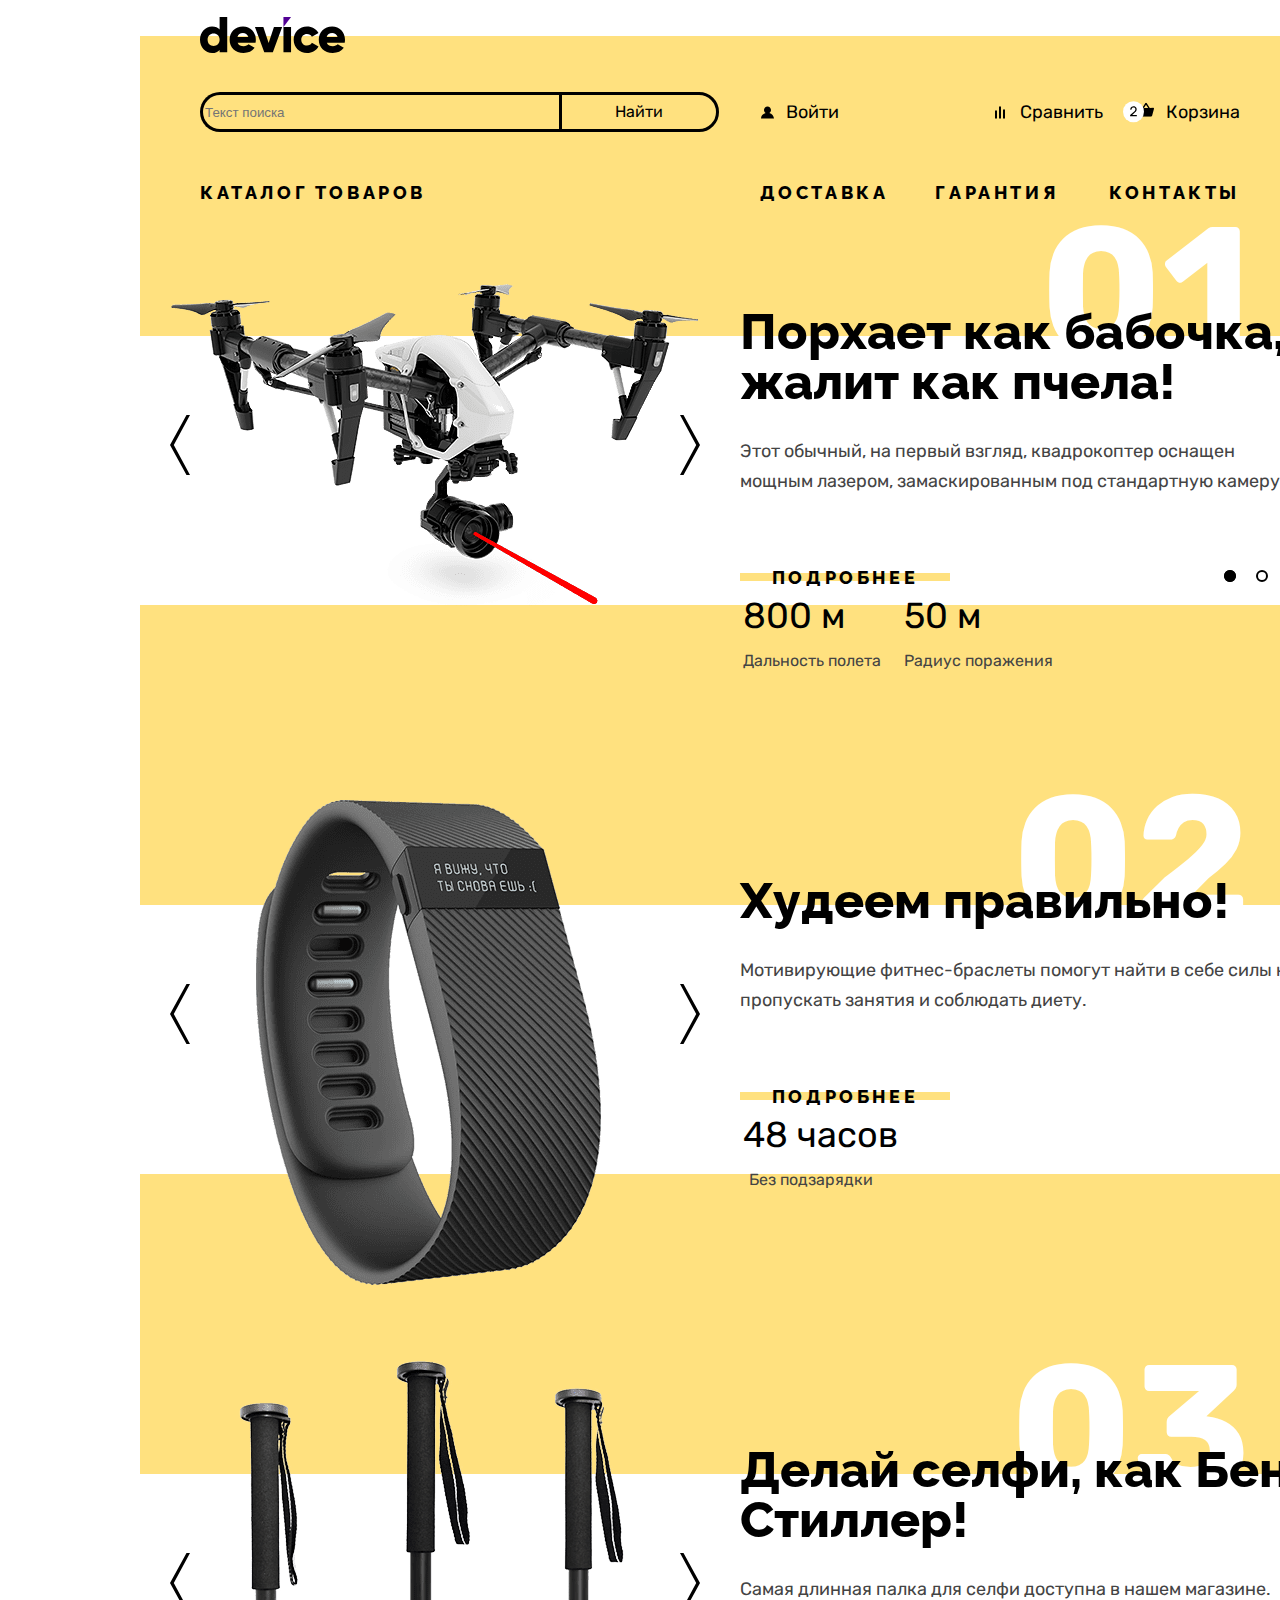
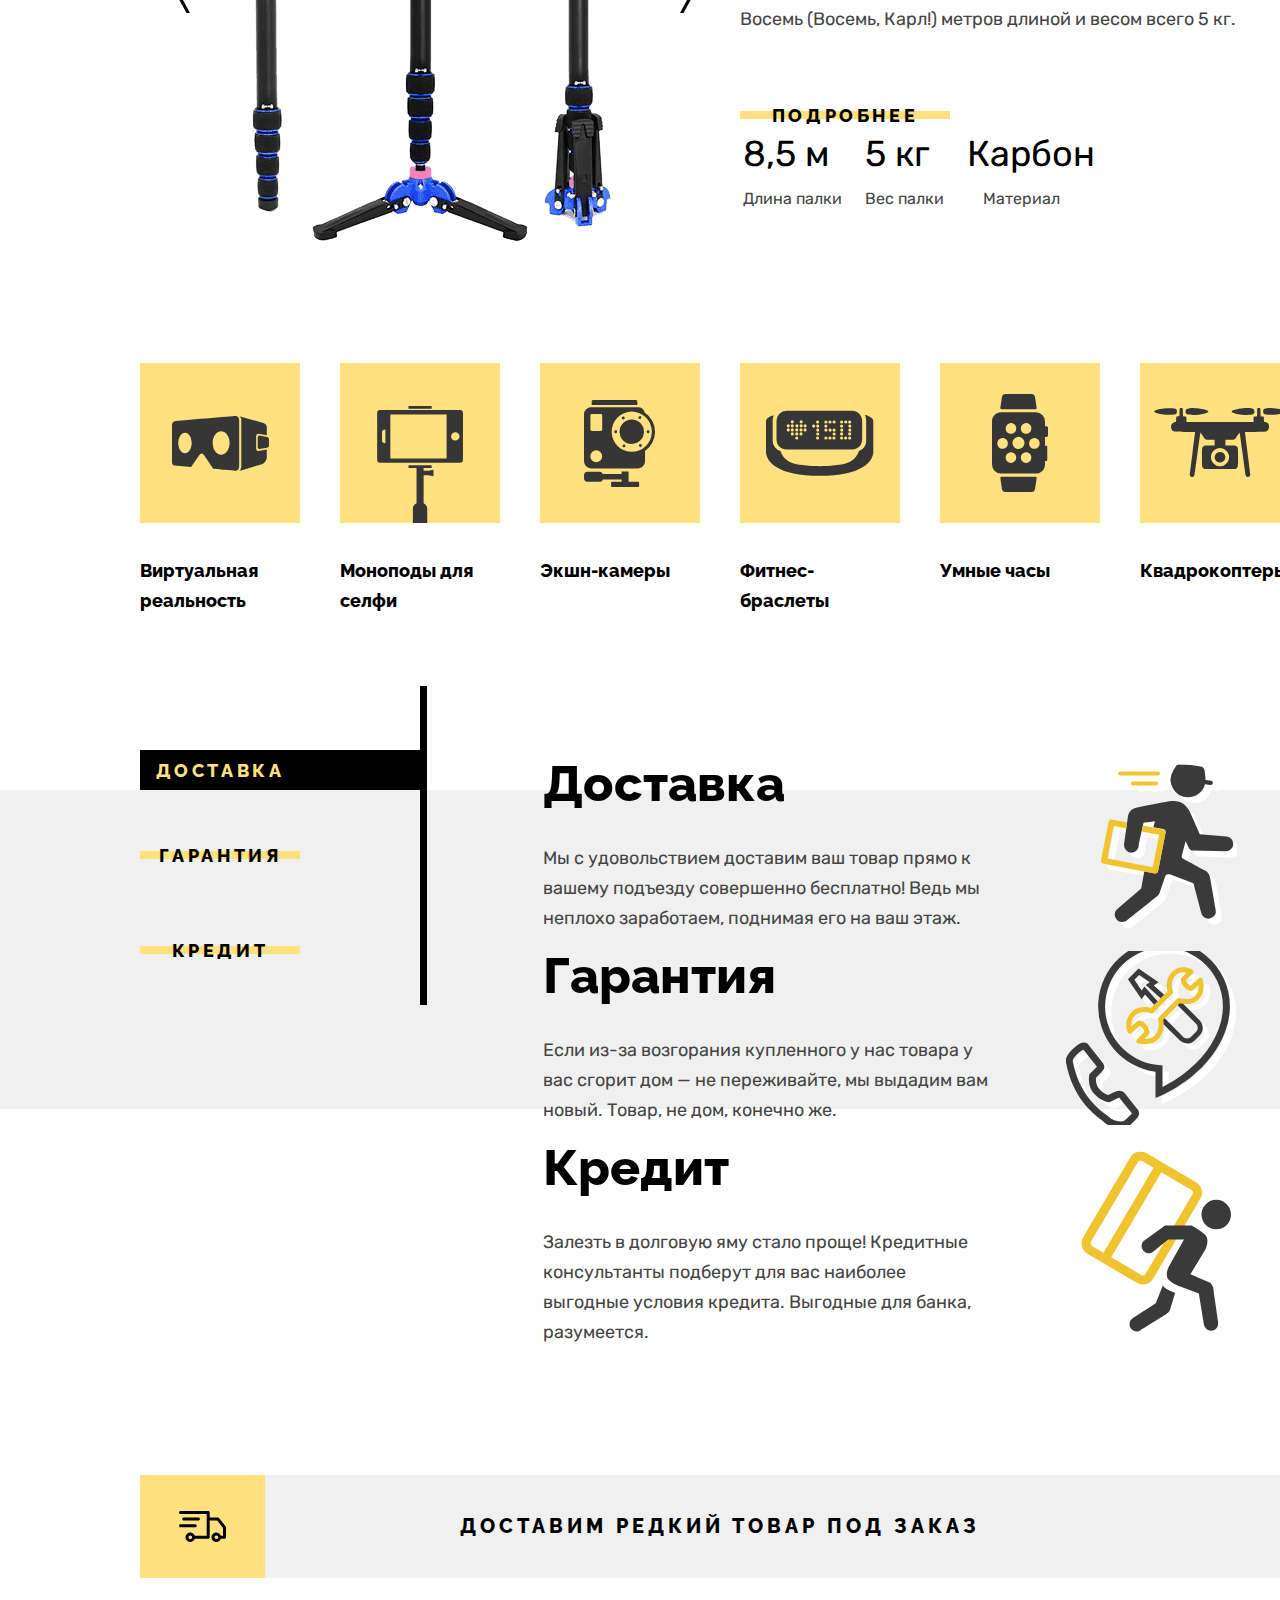
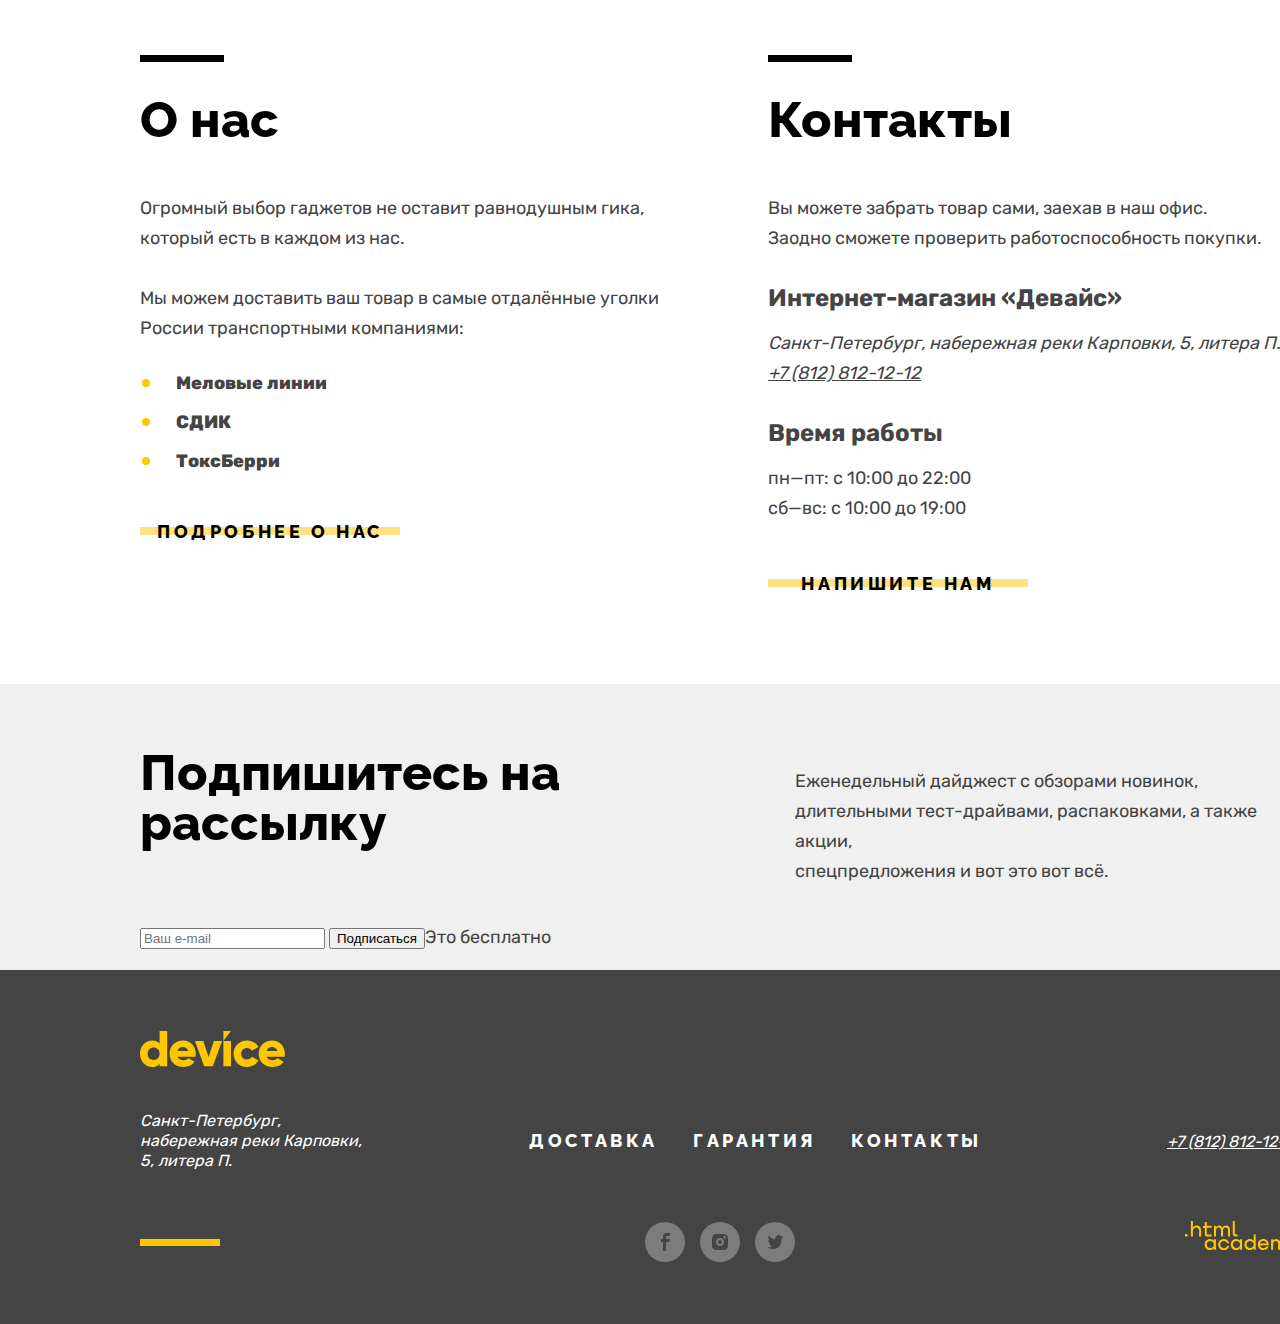
==== index.html @ e017053d "Merge pull request #8 from KatieZuzukina/master" ====
<!DOCTYPE html>
<html lang="ru">

<head>
  <meta charset="utf-8">
  <title>HTML Academy: Девайс</title>
  <link rel="stylesheet" href="styles/styles.css">
</head>

<body>
  <header class="page-header">
    <nav class="navigation">
      <a class="logo-link-header" href="index.html">
        <svg class="logo" aria-hidden="true" focusable="false" width="145" height="36" viewBox="0 0 145 36" fill="none"
          xmlns="http://www.w3.org/2000/svg">
          <path
            d="M27.22 0v35.3h-7.6v-2.4c-1.7 1.9-4.1 3.1-7.51 3.1C5.5 36 0 30.2 0 22.7 0 15.2 5.5 9.4 12.1 9.4c3.41 0 5.91 1.2 7.51 3.1V0h7.6Zm-7.6 22.7c0-3.8-2.5-6.2-6.01-6.2-3.5 0-6 2.4-6 6.2 0 3.8 2.5 6.2 6 6.2 3.5-.1 6-2.4 6-6.2ZM43.73 29.2c2.1 0 3.8-.8 4.8-1.9l6.1 3.5c-2.5 3.4-6.2 5.2-11 5.2-8.6 0-14.01-5.8-14.01-13.3 0-7.5 5.4-13.3 13.4-13.3 7.41 0 12.82 5.7 12.82 13.3 0 1.1-.1 2.1-.3 3H37.63c1 2.6 3.3 3.5 6.1 3.5Zm4.6-9.1c-.8-2.9-3.1-4-5.4-4-2.9 0-4.8 1.4-5.5 4h10.9ZM82.16 10.1l-9.31 25.2h-8.6l-9.31-25.2h8.4l5.3 16 5.31-16h8.2ZM83.46 10.1h7.6v25.2h-7.6V10.1ZM93.67 22.7c0-7.5 5.7-13.3 13.4-13.3 4.9 0 9.21 2.6 11.41 6.5l-6.6 3.8c-.9-1.8-2.7-2.8-4.9-2.8-3.3 0-5.71 2.4-5.71 5.8 0 3.5 2.4 5.8 5.7 5.8 2.2 0 4.1-1.1 4.9-2.8l6.61 3.8c-2.1 3.9-6.4 6.5-11.4 6.5-7.71 0-13.41-5.8-13.41-13.3ZM132.9 29.2c2.1 0 3.8-.8 4.8-1.9l6.1 3.5c-2.5 3.4-6.2 5.2-11 5.2-8.61 0-14.02-5.8-14.02-13.3 0-7.5 5.5-13.3 13.41-13.3 7.4 0 12.81 5.7 12.81 13.3 0 1.1-.1 2.1-.3 3h-17.91c1 2.6 3.3 3.5 6.1 3.5Zm4.7-9.1c-.8-2.9-3.1-4-5.4-4-2.91 0-4.81 1.4-5.51 4h10.9Z"
            fill="#000" />
          <path d="M83.46 0v10.1L91.06 0h-7.6Z" fill="#510094" />
        </svg>
      </a>

      <div class="header-top">
        <form class="search-header" action="https://echo.htmlacademy.ru/" method="post">
          <input class="search-input" type="search" id="search-text" name="text" placeholder="Текст поиска">
          <button class="search-button" type="submit">Найти</button>
        </form>

        <ul class="navigation-list">
          <li class="navigation-item navigation-login">
            <a class="navigation-link" href="#">
              <svg class="navigation-icon" aria-hidden="true" focusable="false" width="13" height="13" fill="none"
                xmlns="http://www.w3.org/2000/svg">
                <path
                  d="M0 12.39h13c-.2-2.6-2.1-4.8-4.7-5.5 1-.6 1.7-1.7 1.7-3 0-1.9-1.6-3.5-3.5-3.5S3 1.99 3 3.89c0 1.3.7 2.4 1.7 3-2.6.7-4.5 2.9-4.7 5.5Z"
                  fill="#000" />
              </svg>
              Войти
            </a>
          </li>
        </ul>

        <ul class="navigation-list">
          <li class="navigation-item">
            <a class="navigation-link" href="#">
              <svg class="navigation-icon" aria-hidden="true" focusable="false" width="10" height="13" fill="none"
                xmlns="http://www.w3.org/2000/svg">
                <path d="M6 .39H4v12h2v-12Zm-4 4H0v8h2v-8Zm8-1H8v9h2v-9Z" fill="#000" />
              </svg>
              Сравнить
            </a>
          </li>
          <li class="navigation-item">
            <a class="navigation-link navigation-link-basket" href="#">
              <svg class="navigation-icon" aria-hidden="true" focusable="false" width="31" height="22"
                viewBox="0 0 31 22" fill="none" xmlns="http://www.w3.org/2000/svg">
                <g clip-path="url(#a)">
                  <path
                    d="m30.3 6.79-3.5.2-3.2-4.9c-.1-.2-.4-.3-.6-.3-.2 0-.5.1-.6.3l-3.2 4.9h-3.5c-.4 0-.7.3-.7.7v.2l1.9 6.8c.2.7.7 1.1 1.4 1.1h9.4c.7 0 1.2-.4 1.4-1.1l1.9-6.9v-.2c0-.4-.3-.8-.7-.8ZM23 3.69l2.2 3.2h-4.3l2.1-3.2Z"
                    fill="#000" />
                </g>
                <circle cx="10.5" cy="10.79" r="10.5" fill="#fff" />
                <path
                  d="M11.5 10.13c.3-.27.52-.53.65-.8.13-.25.2-.59.2-.99 0-.52-.15-.94-.45-1.26-.3-.31-.75-.47-1.36-.47-.6 0-1.04.16-1.34.47-.3.31-.52.73-.65 1.26a.46.46 0 0 1-.14.24.33.33 0 0 1-.22.08h-.64a.33.33 0 0 1-.23-.08.33.33 0 0 1-.08-.22A3.12 3.12 0 0 1 8.8 5.79a3.3 3.3 0 0 1 1.73-.44c.66 0 1.23.13 1.7.4.47.26.83.62 1.07 1.08.25.45.37.95.37 1.51 0 .6-.1 1.1-.31 1.51-.2.42-.54.84-1.02 1.27l-3.12 2.9h4.28c.1 0 .2.04.27.12.07.07.1.16.1.26v.5c0 .11-.03.2-.1.28a.36.36 0 0 1-.27.1H7.48c-.1 0-.2-.03-.27-.1a.36.36 0 0 1-.11-.27v-.5c0-.1.02-.2.05-.26.05-.07.13-.17.26-.28l4.1-3.73Z"
                  fill="#000" />
                <defs>
                  <clipPath id="a">
                    <path fill="#fff" transform="translate(15 1.79)" d="M0 0h16v14H0z" />
                  </clipPath>
                </defs>
              </svg>
              Корзина
            </a>
          </li>
        </ul>
      </div>

      <div class="header-bottom">
        <ul class="navigation-menu">
          <li class="navigation-menu-item">
            <a class="navigation-menu-link" href="catalog.html">Каталог товаров</a>
          </li>
          <li class="navigation-menu-item">
            <a class="navigation-menu-link" href="#">Доставка</a>
          </li>
          <li class="navigation-menu-item">
            <a class="navigation-menu-link" href="#">Гарантия</a>
          </li>
          <li class="navigation-menu-item">
            <a class="navigation-menu-link" href="#">Контакты</a>
          </li>
        </ul>
      </div>
    </nav>
  </header>

  <main class="main-container main-index">
    <div class="page-container">
      <h1 class="visually-hidden">Device</h1>

      <section class="sliders">

        <div class="sliders-indicator">
          <button class="slider-button slider-button-active" type="button">
            <span class="visually-hidden">Квадрокоптер</span>
          </button>

          <button class="slider-button" type="button">
            <span class="visually-hidden">Умные часы</span>
          </button>

          <button class="slider-button" type="button">
            <span class="visually-hidden">Селфи-палка</span>
          </button>
        </div>

        <div class="slider">
          <h2 class="visually-hidden" hidden>Квадрокоптер</h2>
          <div class="slider-image">
            <img class="slider-image" src="images/slider/slider-1.png" width="560" height="560" alt="Квадрокоптер.">
            <div class="slider-arrows">
              <button class="slider-prev" type="button">
                <span class="visually-hidden">Предыдущее фото</span>
              </button>
              <button class="slider-next" type="button">
                <span class="visually-hidden">Следующее фото</span>
              </button>
            </div>
          </div>

          <div class="description">
            <span class="slider-number">01</span>
            <h2 class="slider-slogan">Порхает как бабочка, <br>жалит как пчела!</h2>
            <p class="slider-description">Этот обычный, на первый взгляд, квадрокоптер оснащен мощным лазером,
              замаскированным под стандартную камеру.</p>

            <div class="sliders-buttons">
              <a class="more-button button" href="#">Подробнее</a>
            </div>

            <table class="product characteristic">
              <tr>
                <td>800 м</td>
                <td>50 м</td>
              </tr>
              <tr>
                <th>Дальность полета</th>
                <th>Радиус поражения</th>
              </tr>
            </table>
          </div>
        </div>

        <div class="slider">
          <h2 class="visually-hidden">Умные часы</h2>
          <div class="slider-image">
            <img class="slider-image" src="images/slider/slider-2.png" width="560" height="560" alt="Умные часы.">
            <div class="slider-arrows">
              <button class="slider-prev" type="button">
                <span class="visually-hidden">Предыдущее фото</span>
              </button>
              <button class="slider-next" type="button">
                <span class="visually-hidden">Следующее фото</span>
              </button>
            </div>
          </div>

          <div class="description">
            <span class="slider-number">02</span>
            <h2 class="slider-slogan">Худеем правильно!</h2>
            <p class="slider-description">Мотивирующие фитнес-браслеты помогут найти в себе силы не пропускать занятия и
              соблюдать диету.</p>
            <div class="sliders-buttons">
              <a class="more-button button" href="#">Подробнее</a>
            </div>
            <table class="product characteristic">
              <tr>
                <td>48 часов</td>
              </tr>
              <tr>
                <th>Без подзарядки</th>
              </tr>
            </table>
          </div>
        </div>

        <div class="slider">
          <h2 class="visually-hidden">Селфи-палка</h2>
          <div class="slider-image">
            <img class="slider-image" src="images/slider/slider-3.png" width="560" height="560" alt="Селфи-палка.">
            <div class="slider-arrows">
              <button class="slider-prev" type="button">
                <span class="visually-hidden">Предыдущее фото</span>
              </button>
              <button class="slider-next" type="button">
                <span class="visually-hidden">Следующее фото</span>
              </button>
            </div>
          </div>

          <div class="description">
            <span class="slider-number">03</span>
            <h2 class="slider-slogan">Делай селфи, как Бен Стиллер! </h2>
            <p class="slider-description">Самая длинная палка для селфи доступна в нашем магазине.<br>Восемь (Восемь,
              Карл!) метров длиной и весом всего 5 кг.
            </p>
            <div class="sliders-buttons">
              <a class="more-button button" href="#">Подробнее</a>
            </div>
            <table class="product characteristic">
              <tr>
                <td>8,5 м</td>
                <td>5 кг</td>
                <td>Карбон</td>
              </tr>
              <tr>
                <th>Длина палки</th>
                <th>Вес палки</th>
                <th>Материал</th>
              </tr>
            </table>
          </div>
        </div>
      </section>

      <section class="range">
        <h2 class="visually-hidden">Ассортимент товаров</h2>
        <ul class="range-list">
          <li class="range-item">
            <a class="range-link" href="#">
              <div class="range-image">
                <svg width="97" height="55" viewBox="0 0 97 55" fill="none" xmlns="http://www.w3.org/2000/svg">
                  <path
                    d="M84.13 32.64V20c0-1.3 1.05-2.37 2.34-2.37l8.32 1.58v-8.19c0-2.36-1.7-3.43-4.2-4.27L67.4.17c1.62 1.4 1.9 2.04 1.9 4.4v45.21c0 2.36-.46 4.07-1.97 5.21l23.26-7.07c2.4-.83 4.2-4.21 4.2-6.57v-7.91l-8.32 1.57a2.35 2.35 0 0 1-2.34-2.37Z"
                    fill="#363636" />
                  <path
                    d="m95.13 20.98-7.6-1.45c-1 0-1.82.83-1.82 1.86v9.86c0 1.03.81 1.86 1.82 1.86l7.6-1.43c1.15-.42 1.82-.83 1.82-1.86v-6.99c0-1.02-.76-1.5-1.82-1.85ZM67.17 4.48c0-5.08-4.23-4.46-4.23-4.46S5.84 4.74 2.84 5.14C-.16 5.55 0 9.54 0 9.54V45.8c0 3.74 2.6 3.75 2.6 3.75l16.48 1.4L27.2 39.3s1.11-1.83 2.5-1.83c1.4 0 2.44 1.86 2.44 1.86l9.06 13.52s18.9 1.91 22.52 1.91c3.63 0 3.44-5.02 3.44-5.02V4.48ZM12.98 37.2c-3.7 0-6.7-4.6-6.7-10.27 0-5.68 3-10.28 6.7-10.28s6.7 4.6 6.7 10.28c0 5.67-3 10.27-6.7 10.27Zm36.16 1.43c-4.66 0-8.44-5.24-8.44-11.7 0-6.47 3.78-11.7 8.44-11.7s8.44 5.23 8.44 11.7c0 6.46-3.78 11.7-8.44 11.7Z"
                    fill="#363636" />
                </svg>
              </div>
              Виртуальная
              реальность
            </a>
          </li>
          <li class="range-item">
            <a class="range-link" href="#">
              <div class="range-image range-image-phone">
                <svg width="87" height="117" viewBox="0 0 87 117" fill="none" xmlns="http://www.w3.org/2000/svg">
                  <path
                    d="M82.82 4.01H3.33A3.19 3.19 0 0 0 .14 7.2V53.6a3.19 3.19 0 0 0 3.19 3.2h79.5A3.19 3.19 0 0 0 86 53.6V7.2A3.19 3.19 0 0 0 82.82 4ZM8.4 37.24h-.22a3.19 3.19 0 0 1-3.2-3.2v-7.28a3.19 3.19 0 0 1 3.2-3.18h.22v13.66ZM69.62 52.4H13.34v-44h56.28v44Zm8.78-17.86a4.15 4.15 0 1 1 0-8.29 4.15 4.15 0 0 1 0 8.3ZM54.65 0H31.5v2.76h23.15V0ZM46.6 64.86V61.9h8.05v-2.76H31.5v2.76h8.04v35.24a6.07 6.07 0 0 0-3.63 5.56V117h14.33v-14.3c0-2.5-1.5-4.63-3.63-5.56v-28h4.8l5.04 1.22v-6.71l-5.05 1.21h-4.8Z"
                    fill="#363636" />
                </svg>
              </div>Моноподы для селфи
            </a>
          </li>
          <li class="range-item">
            <a class="range-link" href="#">
              <div class="range-image">
                <svg width="72" height="87" viewBox="0 0 72 87" fill="none" xmlns="http://www.w3.org/2000/svg">
                  <path
                    d="M53.35 1.49c0-.74-.58-1.49-1.31-1.49H9.05c-.73 0-1.38.75-1.38 1.49v3.52h45.68V1.5ZM54.2 81.8h-9.6V71.44h-6.95v2.5H18.77a3.49 3.49 0 0 0-3.18-2.15H3.56A3.59 3.59 0 0 0 0 75.31v3.02a3.55 3.55 0 0 0 3.56 3.48h12.03c1.52 0 2.8-.9 3.27-2.33h18.79v2.33h-9.52c-.53 0-1.01.44-1.01.97v3.17c0 .54.48 1.05 1.01 1.05H54.2c.53 0 .93-.51.93-1.05v-3.17c0-.53-.4-.97-.93-.97ZM60.67 12.39a7.04 7.04 0 0 0-6.77-5.05H7.15A7.1 7.1 0 0 0 0 14.36v46.9a7.18 7.18 0 0 0 7.15 7.12h46.74c3.9 0 7.13-3.2 7.13-7.12V50.92a23.3 23.3 0 0 0-.36-38.52ZM12.24 62.15a5.91 5.91 0 1 1 .02-11.82 5.91 5.91 0 0 1-.02 11.82Zm5.96-32.6c0 .78-.64 1.42-1.42 1.42H7.84c-.78 0-1.42-.64-1.42-1.42V15.39c0-.79.64-1.43 1.42-1.43h8.94c.78 0 1.42.64 1.42 1.43v14.16Zm29.56 22.3a20.1 20.1 0 0 1-20.05-20.12 20.1 20.1 0 0 1 20.05-20.12 20.1 20.1 0 0 1 20.06 20.13 20.1 20.1 0 0 1-20.06 20.12Z"
                    fill="#363636" />
                  <path
                    d="M47.76 43.96a12.2 12.2 0 0 0 12.19-12.23 12.2 12.2 0 0 0-12.19-12.22 12.2 12.2 0 0 0-12.19 12.22 12.2 12.2 0 0 0 12.2 12.23ZM31.56 33.17a1.44 1.44 0 1 0 0-2.87 1.44 1.44 0 0 0 0 2.87ZM63.96 33.17a1.44 1.44 0 1 0 0-2.87 1.44 1.44 0 0 0 0 2.87ZM39.1 19.43a1.44 1.44 0 1 0 0-2.87 1.44 1.44 0 0 0 0 2.87ZM56.41 46.91a1.43 1.43 0 1 0 0-2.86 1.43 1.43 0 0 0 0 2.86ZM55.7 19a1.44 1.44 0 1 0 0-2.87 1.44 1.44 0 0 0 0 2.87ZM39.83 47.34a1.44 1.44 0 1 0 0-2.87 1.44 1.44 0 0 0 0 2.87Z"
                    fill="#363636" />
                </svg>
              </div>Экшн-камеры
            </a>
          </li>
          <li class="range-item">
            <a class="range-link" href="#">
              <div class="range-image">
                <svg width="108" height="66" viewBox="0 0 108 66" fill="none" xmlns="http://www.w3.org/2000/svg">
                  <path
                    d="M98.97 5.07a10.4 10.4 0 0 1 1.2 4.82V31c0 4.62-3.09 8.53-7.24 9.9-1.33 4-3.78 7.86-8.05 10.44-8.68 5.23-31.12 4.83-31.2 4.83-.08 0-22.51.4-31.19-4.83a18.73 18.73 0 0 1-8.04-10.28 10.5 10.5 0 0 1-7.76-10.06V9.9c0-1.68.43-3.28 1.14-4.69C4.17 6.1 0 7.92 0 11.43v29.99c0 10.25 11.84 24.43 53.66 24.43 41.82 0 53.65-14.18 53.65-24.43V11.43c0-3.68-4.57-5.49-8.34-6.36Z"
                    fill="#363636" />
                  <path
                    d="M20.56 39.46h65.52c5.57 0 10.08-4.51 10.08-10.08V10.94C96.16 5.37 91.65.86 86.08.86H20.56A10.08 10.08 0 0 0 10.5 10.94v18.44c0 5.57 4.5 10.08 10.07 10.08Zm63.13-29a1.57 1.57 0 1 1 0 3.15 1.57 1.57 0 0 1 0-3.14Zm0 4.05a1.57 1.57 0 1 1 0 3.13 1.57 1.57 0 0 1 0-3.13Zm0 4.04a1.57 1.57 0 1 1 0 3.13 1.57 1.57 0 0 1 0-3.13Zm0 3.82a1.57 1.57 0 1 1 0 3.14 1.57 1.57 0 0 1 0-3.14Zm0 4.04a1.57 1.57 0 1 1 0 3.14 1.57 1.57 0 0 1 0-3.14Zm-4.03-15.94a1.57 1.57 0 1 1 0 3.13 1.57 1.57 0 0 1 0-3.13Zm0 15.94a1.57 1.57 0 1 1 0 3.14 1.57 1.57 0 0 1 0-3.14Zm-4.04-15.94a1.57 1.57 0 1 1 0 3.14 1.57 1.57 0 0 1 0-3.14Zm0 4.04a1.57 1.57 0 1 1 0 3.14 1.57 1.57 0 0 1 0-3.14Zm0 4.04a1.57 1.57 0 1 1 0 3.13 1.57 1.57 0 0 1 0-3.13Zm0 3.82a1.57 1.57 0 1 1 0 3.14 1.57 1.57 0 0 1 0-3.14Zm0 4.04a1.57 1.57 0 1 1 0 3.14 1.57 1.57 0 0 1 0-3.14Zm-7.66-15.94a1.57 1.57 0 1 1 0 3.13 1.57 1.57 0 0 1 0-3.13Zm0 8.08a1.57 1.57 0 1 1 0 3.13 1.57 1.57 0 0 1 0-3.13Zm0 3.88a1.57 1.57 0 1 1 0 3.13 1.57 1.57 0 0 1 0-3.13Zm0 3.98a1.57 1.57 0 1 1 0 3.14 1.57 1.57 0 0 1 0-3.14Zm-4.03-15.94a1.57 1.57 0 1 1 0 3.14 1.57 1.57 0 0 1 0-3.14Zm0 8.08a1.57 1.57 0 1 1 0 3.13 1.57 1.57 0 0 1 0-3.13Zm0 7.86a1.57 1.57 0 1 1 0 3.14 1.57 1.57 0 0 1 0-3.14Zm-4.04-15.94a1.57 1.57 0 1 1 0 3.14 1.57 1.57 0 0 1 0-3.14Zm0 4.04a1.57 1.57 0 1 1 0 3.14 1.57 1.57 0 0 1 0-3.14Zm0 4.04a1.57 1.57 0 1 1 0 3.14 1.57 1.57 0 0 1 0-3.14Zm0 7.86a1.57 1.57 0 1 1 0 3.14 1.57 1.57 0 0 1 0-3.14Zm-8.3-15.94a1.57 1.57 0 1 1 0 3.14 1.57 1.57 0 0 1 0-3.14Zm0 4.04a1.57 1.57 0 1 1 0 3.13 1.57 1.57 0 0 1 0-3.13Zm0 4.04a1.57 1.57 0 1 1 0 3.13 1.57 1.57 0 0 1 0-3.13Zm0 3.88a1.57 1.57 0 1 1 .01 3.13 1.57 1.57 0 0 1 0-3.13Zm0 3.98a1.57 1.57 0 1 1 0 3.14 1.57 1.57 0 0 1 0-3.14Zm-4.03-11.9a1.57 1.57 0 1 1 0 3.13 1.57 1.57 0 0 1 0-3.13Zm-8.5-.21a1.57 1.57 0 1 1 0 3.14 1.57 1.57 0 0 1 0-3.14Zm0 4.03a1.57 1.57 0 1 1 0 3.14 1.57 1.57 0 0 1 0-3.14Zm-4.04-8.07a1.57 1.57 0 1 1 0 3.13 1.57 1.57 0 0 1 0-3.13Zm0 4.04a1.57 1.57 0 1 1 0 3.13 1.57 1.57 0 0 1 0-3.13Zm0 4.03a1.57 1.57 0 1 1 0 3.14 1.57 1.57 0 0 1 0-3.14Zm0 4.04a1.57 1.57 0 1 1 0 3.14 1.57 1.57 0 0 1 0-3.14Zm-4.26-8.07a1.57 1.57 0 1 1 0 3.13 1.57 1.57 0 0 1 0-3.13Zm0 4.03a1.57 1.57 0 1 1 0 3.14 1.57 1.57 0 0 1 0-3.14Zm0 4.04a1.57 1.57 0 1 1 0 3.14 1.57 1.57 0 0 1 0-3.14Zm0 4.04a1.57 1.57 0 1 1 0 3.14 1.57 1.57 0 0 1 0-3.14ZM26.3 10.26a1.57 1.57 0 1 1 0 3.14 1.57 1.57 0 0 1 0-3.14Zm0 4.04a1.57 1.57 0 1 1 0 3.14 1.57 1.57 0 0 1 0-3.14Zm0 4.03a1.57 1.57 0 1 1 0 3.15 1.57 1.57 0 0 1 0-3.15Zm0 4.04a1.57 1.57 0 1 1 0 3.15 1.57 1.57 0 0 1 0-3.15Zm-4.04-8.07a1.57 1.57 0 1 1 0 3.14 1.57 1.57 0 0 1 0-3.14Zm0 4.03a1.57 1.57 0 1 1 0 3.14 1.57 1.57 0 0 1 0-3.14Z"
                    fill="#363636" />
                </svg>
              </div>Фитнес-браслеты
            </a>
          </li>
          <li class="range-item">
            <a class="range-link" href="#">
              <div class="range-image">
                <svg width="57" height="98" viewBox="0 0 57 98" fill="none" xmlns="http://www.w3.org/2000/svg">
                  <path
                    d="M54.5 32.2h-1.52v-4.64a9.16 9.16 0 0 0-9.08-9.19H9.08c-5 0-9.08 4.13-9.08 9.19v42.86a9.16 9.16 0 0 0 9.08 9.19H43.9c5 0 9.08-4.13 9.08-9.19v-3.41h1.52c.41 0 .75-.34.75-.76V52.47a.76.76 0 0 0-.76-.77h-1.51v-8.79h1.52c.83 0 1.5-.68 1.5-1.53v-7.65c0-.84-.67-1.53-1.5-1.53Zm-20.42-3.11c2.93 0 5.3 2.4 5.3 5.36a5.33 5.33 0 0 1-5.3 5.35c-2.92 0-5.3-2.4-5.3-5.35a5.33 5.33 0 0 1 5.3-5.36Zm-15.13 0c2.92 0 5.3 2.4 5.3 5.36a5.33 5.33 0 0 1-5.3 5.35c-2.93 0-5.3-2.4-5.3-5.35a5.33 5.33 0 0 1 5.3-5.36ZM5.3 49.39a5.33 5.33 0 0 1 5.3-5.35c2.92 0 5.3 2.4 5.3 5.36a5.33 5.33 0 0 1-5.3 5.36c-2.93 0-5.3-2.4-5.3-5.36Zm13.64 19.5c-2.92 0-5.3-2.4-5.3-5.35a5.33 5.33 0 0 1 5.3-5.36c2.93 0 5.3 2.4 5.3 5.36a5.33 5.33 0 0 1-5.3 5.35Zm1.5-19.9a6.09 6.09 0 0 1 6.05-6.12 6.09 6.09 0 0 1 6.06 6.12 6.09 6.09 0 0 1-6.06 6.13 6.1 6.1 0 0 1-6.05-6.13Zm13.64 19.9c-2.92 0-5.3-2.4-5.3-5.35a5.33 5.33 0 0 1 5.3-5.36c2.93 0 5.3 2.4 5.3 5.36a5.33 5.33 0 0 1-5.3 5.35Zm8.3-14.13c-2.92 0-5.3-2.4-5.3-5.36a5.33 5.33 0 0 1 5.3-5.36c2.93 0 5.3 2.4 5.3 5.36a5.33 5.33 0 0 1-5.3 5.36ZM9.65 15.31h33.68c.85 0 1.44-.68 1.3-1.51l-1.6-10.77A3.68 3.68 0 0 0 39.5 0H13.47a3.68 3.68 0 0 0-3.51 3.03L8.34 13.8c-.12.83.46 1.51 1.3 1.51ZM43.33 82.67H9.65c-.85 0-1.43.68-1.3 1.52l1.6 10.76a3.68 3.68 0 0 0 3.52 3.03h26.04a3.68 3.68 0 0 0 3.51-3.02l1.62-10.77a1.28 1.28 0 0 0-1.3-1.52Z"
                    fill="#363636" />
                </svg>
              </div>Умные часы
            </a>
          </li>
          <li class="range-item">
            <a class="range-link" href="#">
              <div class="range-image">
                <svg width="133" height="70" viewBox="0 0 133 70" fill="none" xmlns="http://www.w3.org/2000/svg">
                  <path
                    d="M12.05.26C6.51.75 1.84 1.86.58 2.93c-.73.62-.73.62-.24 1.16C1 4.8 4.06 5.73 7.6 6.32c4 .67 12.51.7 13.72.05 1.22-.66 1.63-1.41 1.63-2.98 0-1.62-.62-2.41-2.22-2.85C19.27.15 14.94 0 12.05.26ZM25.77.49c-.12.28-.25 2.1-.25 4.11 0 4.06.15 3.78-2.2 3.93l-1.03.08-.25 5.09-1.2.28c-2.57.67-3.99 2.6-3.78 5.3.13 1.92 1.03 3.34 2.58 4.08 1.1.52 1.47.54 11.24.54 5.55 0 10.14.08 10.19.18.05.13-1.1 9.4-2.58 20.64-1.44 11.23-2.68 21-2.7 21.67C35.72 68 36.6 69 38.12 69c1.24 0 2.01-.64 2.32-1.9.13-.52 1.5-10.34 3.02-21.83a727.78 727.78 0 0 1 2.94-20.86c.1 0 1.08 1.4 2.2 3.13 2.93 4.63 2.4 4.32 7.63 4.32h4.36v5.63l-5.14.08c-4.72.07-5.2.12-5.88.61-1.57 1.16-1.62 1.42-1.62 10.98 0 9.53.02 9.79 1.52 11.05l.85.7H81.7l.85-.7c1.5-1.26 1.52-1.52 1.52-11.05 0-9.56-.05-9.82-1.63-10.98-.67-.49-1.16-.54-5.88-.61l-5.13-.08v-5.63h4.36c5.23 0 4.7.3 7.63-4.32a25.53 25.53 0 0 1 2.2-3.13c.07 0 1.42 9.4 2.94 20.86 1.52 11.5 2.89 21.31 3.01 21.83.31 1.26 1.09 1.9 2.33 1.9 1.52 0 2.4-1 2.34-2.62-.02-.67-1.26-10.44-2.7-21.67a903 903 0 0 1-2.58-20.64c.05-.1 4.64-.18 10.19-.18 9.77 0 10.13-.02 11.24-.54 1.55-.74 2.45-2.16 2.58-4.08a4.75 4.75 0 0 0-3.8-5.3L110 13.7l-.26-5.09-1.03-.08c-2.34-.15-2.2.13-2.2-3.93 0-2-.12-3.83-.25-4.11-.2-.36-.54-.49-1.37-.49-.61 0-1.23.13-1.42.3-.2.21-.3 1.47-.3 3.94 0 2.47-.1 3.73-.31 3.93-.18.18-.9.31-1.65.31-1.63 0-1.66.05-1.66 3.11v2.29H32.48v-2.29c0-3.06-.02-3.1-1.65-3.1-.75 0-1.47-.14-1.65-.32-.2-.2-.31-1.46-.31-3.93s-.1-3.73-.3-3.93C28.37.13 27.75 0 27.13 0c-.82 0-1.16.13-1.37.49ZM68.62 40.6c2.89.9 5.39 3.4 6.16 6.17.44 1.54.31 4.21-.28 5.78a10.23 10.23 0 0 1-4.57 4.94c-1.29.64-1.75.71-3.92.71-2.16 0-2.63-.07-3.92-.71a10.22 10.22 0 0 1-4.56-4.94c-.6-1.57-.73-4.24-.29-5.78a9.58 9.58 0 0 1 6.06-6.17 7.56 7.56 0 0 1 5.32 0Z"
                    fill="#363636" />
                  <path
                    d="M63.8 44.44c-2.04.92-3.51 3.65-3.07 5.73a5.43 5.43 0 0 0 8 3.7 5.3 5.3 0 0 0 2.44-5.78 5.38 5.38 0 0 0-5.16-4.14c-.64 0-1.62.23-2.22.49ZM36.1.15c-3.93.67-4.52 1.14-4.52 3.45 0 1.82.46 2.41 2.27 2.95 1.55.47 7.17.52 10.5.13 6.86-.82 11.32-2.54 9.7-3.75-1.27-.9-4.9-1.88-9.06-2.39-2.47-.3-8-.54-8.9-.39ZM89.48.26c-6.31.59-11.86 2.08-11.86 3.18 0 1.73 7.84 3.47 15.63 3.5 5.8 0 7.2-.64 7.2-3.34 0-1.83-.62-2.62-2.38-3.09C96.42.11 92.4 0 89.48.26ZM112.78.28c-1.78.23-3.02.77-3.43 1.5-.4.76-.31 2.9.15 3.57.93 1.3 1.65 1.46 7.07 1.46 3.66 0 5.8-.13 7.87-.49 3.53-.59 6.6-1.51 7.24-2.23.5-.54.5-.54-.23-1.16-1.34-1.13-5.96-2.18-11.92-2.67-3.48-.29-4.48-.29-6.75.02Z"
                    fill="#363636" />
                </svg>
              </div>Квадрокоптеры
            </a>
          </li>
        </ul>
      </section>
    </div>

    <section class="services">
      <div class="services-container page-container">
        <h2 class="visually-hidden">Услуги</h2>
        <div class="service-nav">
          <ul class="service-list">
            <li class="service-item">
              <button class="service-link button service-link-active " type="button">Доставка</button>
            </li>
            <li class="service-item">
              <button class="service-link button" type="button">Гарантия</button>
            </li>
            <li class="service-item">
              <button class="service-link button" type="button">Кредит</button>
          </ul>
        </div>

        <div class="service-description">
          <div class=" services-description-delivery service-show">
            <div class="service">
              <h2 class="service-title">Доставка</h2>
              <p>Мы с удовольствием доставим ваш товар прямо
                к вашему подъезду совершенно бесплатно! Ведь
                мы неплохо заработаем, поднимая его на ваш этаж.</p>
            </div>
          </div>

          <div class="services-description-warranty service-show">
            <div class="service">
              <h2 class="service-title">Гарантия</h2>
              <p>Если из-за возгорания купленного у нас товара у вас
                сгорит дом — не переживайте, мы выдадим вам новый.
                Товар, не дом, конечно же.</p>
            </div>
          </div>

          <div class="services-description-credit service-show">
            <div class="service">
              <h2 class="service-title">Кредит</h2>
              <p>Залезть в долговую яму стало проще! Кредитные консультанты подберут для вас наиболее выгодные условия
                кредита. Выгодные для банка, разумеется.</p>
            </div>
          </div>
        </div>
    </section>

    <div class="page-container">
      <section class="delivery">
        <a class="delivery-link delivery-link-image" href="#">
          Доставим редкий товар под заказ
        </a>
      </section>

      <section class="about-company">
        <h2 class="visually-hidden">О компании и контактная информация</h2>
        <section class="about-us">
          <h2>О нас</h2>
          <p>Огромный выбор гаджетов не оставит равнодушным гика, который есть в каждом из нас.
          </p>
          <p>Мы можем доставить ваш товар в самые отдалённые уголки России транспортными компаниями:
          </p>
          <ul class="about-us-list">
            <li class="about-us-item">
              <b>Меловые линии</b>
            </li>
            <li class="about-us-item">
              <b>СДИК</b>
            </li>
            <li class="about-us-item">
              <b>ТоксБерри</b>
            </li>
          </ul>
          <a class="about-company-link button" href="#">Подробнее о нас</a>
        </section>


        <section class="contact">
          <h2 class="contact-list">Контакты</h2>
          <p>Вы можете забрать товар сами, заехав в наш офис.
            <br>Заодно сможете проверить работоспособность покупки.
          </p>
          <h3 class="contact-address">Интернет-магазин «Девайс»</h3>
          <address class="contact-address">
            <p class="about-text">Санкт-Петербург, набережная реки Карповки, 5, литера П.</p>
            <a class="contact-adress-phone" href="tel:+78128121212">+7 (812) 812-12-12</a>
          </address>
          <h3 class="contact-subtitle">Время работы</h3>
          <ul class="contacts-schedule">
            <li class="contacts-schedule-item">пн—пт: с 10:00 до 22:00</li>
            <li class="contacts-schedule-item">сб—вс: с 10:00 до 19:00</li>
          </ul>
          <a class="about-company-link button" href="#">Напишите нам</a>
        </section>
      </section>
    </div>

    <section class="subscribe">
      <div class="subscribe-container">
        <h2 class="subscribe">Подпишитесь
          на рассылку</h2>
        <p class="subscribe-description">Еженедельный дайджест с обзорами новинок,
          <br>длительными тест-драйвами, распаковками, а также акции,<br> спецпредложения и вот это вот всё.
        </p>
      </div>


      <div class="newsletter">
        <form class="newsletter-form" action="https://echo.htmlacademy.ru/" method="post">
          <input class="newsletter-email" placeholder="Ваш e-mail" type="email">
          <button class="newsletter-button" type="submit">Подписаться</button>
        </form>
        <p class="subscribe-free">Это бесплатно</p>
      </div>

    </section>
  </main>

  <footer class="page-footer">
    <div class="footer-container">
      <a class="logo-link" href="index.html">
        <img class="footer-contacts-logo" src="images/logo-footer.svg" width="145" height="36"
          alt="Логотип магазина «Device».">
      </a>
      <section class="footer-contacts">
        <address class="footer-contact-address">
          <p class="about-text">Санкт-Петербург, набережная реки Карповки, 5, литера П.</p>
        </address>

        <ul class="footer-service-list">
          <li class="footer-service-item">
            <a class="footer-service-link" href="#">Доставка</a>
          </li>
          <li class="footer-service-item">
            <a class="footer-service-link" href="#">Гарантия</a>
          </li>
          <li class="footer-service-item">
            <a class="footer-service-link" href="#">Контакты</a>
          </li>
        </ul>

        <address class="footer-address">
          <a class="footer-contact-adress-phone" href="tel:+78128121212">+7 (812) 812-12-12</a>
        </address>
      </section>

      <section class="footer-service">
        <ul class="footer-social">
          <li class="footer-social-item">
            <a class="footer-button footer-button-fb" href="https://www.facebook.com/htmlacademy">
              <span class="visually-hidden">Фейсбук</span>
            </a>
          </li>
          <li class="footer-social-item">
            <a class="footer-button footer-button-inst" href="https://www.instagram.com/htmlacademy">
              <span class="visually-hidden">Инстаграм</span>
            </a>
          </li>
          <li class="footer-social-item">
            <a class="footer-button footer-button-tw" href="https://twitter.com/htmlacademy_ru">
              <span class="visually-hidden">Твиттер</span>
            </a>
          </li>
        </ul>

        <div class="htmlacademy-item">
          <a class="htmlacademy-link" href="https://htmlacademy.ru/">
            <svg class="htmlacademy-logo" aria-hidden="true" focusable="false" width="115" height="33"
              viewBox="0 0 115 33" fill="none" xmlns="http://www.w3.org/2000/svg">
              <path
                d="M0 12.9v2.6h2.5v-2.6H0ZM11.6 4.5c-1.6 0-2.8.7-3.6 1.7h-.1V0h-2v15.5h2v-5.3c0-2.1 1.3-3.6 3.3-3.6 1.8 0 2.9 1.4 2.9 3.2v5.7h2V9.4c.1-3-1.8-4.9-4.5-4.9ZM26.6 4.8h-4.8V1.1h-2v3.8h-1.9v2h1.9v6c0 1.7 1 2.7 2.7 2.7h4.1v-2h-3.7c-.7 0-1.1-.4-1.1-1.1V6.8h4.8v-2ZM41.1 4.6c-1.6 0-2.9.8-3.5 2.1h-.1c-.6-1.2-1.8-2.1-3.4-2.1-1.4 0-2.5.8-3.1 1.8h-.1V4.8H29v10.6h2V10c0-2 1-3.5 2.6-3.5 1.5 0 2.4 1 2.4 2.6v6.3h2V9.8c0-2.4 1.4-3.3 2.6-3.3 1.5 0 2.4 1 2.4 2.6v6.3h2V8.9c.1-2.5-1.4-4.3-3.9-4.3ZM47.8 12.7c0 1.7 1 2.7 2.8 2.7h2v-2h-1.7c-.7 0-1.1-.4-1.1-1.1V0h-2v12.7ZM28.9 19.7c-.9-1.1-2.2-1.8-3.9-1.8-3.1 0-5.4 2.3-5.4 5.6s2.3 5.6 5.4 5.6c1.8 0 3-.8 3.8-1.9h.1v1.6h2V18.2h-2v1.5Zm-3.6 7.4c-2.2 0-3.6-1.6-3.6-3.6s1.4-3.6 3.6-3.6 3.6 1.6 3.6 3.6c0 1.9-1.4 3.6-3.6 3.6ZM44.2 22c-.5-2.4-2.6-4.1-5.4-4.1a5.4 5.4 0 0 0-5.6 5.6c0 3.1 2.2 5.6 5.6 5.6 2.8 0 4.9-1.8 5.4-4.2h-2.1a3.4 3.4 0 0 1-3.3 2.3c-2.2 0-3.6-1.6-3.6-3.6s1.4-3.6 3.6-3.6c1.6 0 2.8 1 3.3 2.2h2.1V22ZM55.1 19.7c-.9-1.1-2.2-1.8-3.9-1.8-3.1 0-5.4 2.3-5.4 5.6s2.3 5.6 5.4 5.6c1.8 0 3-.8 3.8-1.9h.1v1.6h2V18.2h-2v1.5Zm-3.6 7.4c-2.2 0-3.6-1.6-3.6-3.6s1.4-3.6 3.6-3.6 3.6 1.6 3.6 3.6c0 1.9-1.5 3.6-3.6 3.6ZM68.7 19.8c-.9-1.1-2.2-1.9-3.9-1.9-3.1 0-5.4 2.3-5.4 5.6s2.2 5.6 5.4 5.6c1.7 0 3-.8 3.8-1.8h.1v1.5h2V13.4h-2v6.4Zm-3.6 7.3c-2.2 0-3.6-1.6-3.6-3.6s1.4-3.6 3.6-3.6 3.6 1.6 3.6 3.6c-.1 2-1.5 3.6-3.6 3.6ZM78.3 17.9c-3.3 0-5.5 2.5-5.5 5.6 0 3 2.1 5.6 5.5 5.6 2.5 0 4.5-1.3 5.2-3.6h-2.1c-.5 1-1.6 1.6-3 1.6-1.9 0-3.3-1.3-3.4-2.9h8.8c.2-3.6-2-6.3-5.5-6.3Zm0 1.9c1.7 0 3 1 3.3 2.6h-6.5c.3-1.5 1.5-2.6 3.2-2.6ZM98.2 17.9c-1.6 0-2.9.8-3.6 2h-.1c-.6-1.2-1.8-2-3.4-2-1.4 0-2.5.7-3.1 1.8v-1.5h-1.9v10.6h2v-5.4c0-2 1-3.4 2.6-3.5 1.5 0 2.4 1 2.4 2.6v6.3h2v-5.6c0-2.4 1.4-3.3 2.6-3.3 1.5 0 2.4 1 2.4 2.6v6.3h2v-6.5c.1-2.6-1.4-4.4-3.9-4.4ZM109.4 27l-3.6-8.9h-2.2l4.8 11.6c-.3.9-.7 1.2-1.7 1.2h-2.5v2h2.5c1.8 0 2.8-.8 3.5-2.6l4.7-12.2h-2.1l-3.4 8.9Z" />
            </svg>
          </a>
        </div>
      </section>
    </div>
  </footer>
</body>

</html>
---- styles/styles.css ----
@font-face {
    font-family: "Raleway";
    font-style: normal;
    font-weight: 800;
    src: url("../fonts/raleway/raleway-800.woff2") format("woff2");
    font-display: swap;
}

@font-face {
    font-family: "Rubik";
    font-style: normal;
    font-weight: 400;
    src:url("../fonts/rubik/rubik-400.woff2") format("woff2");
    font-display: swap;
}

@font-face {
    font-family: "Rubik";
    font-style: normal;
    font-weight: 700;
    src: url("../fonts/rubik/rubik-700.woff2") format("woff2");
    font-display: swap;
}

@font-face {
    font-family: "Rubik";
    font-style: normal;
    font-weight: 800;
    src: url("../fonts/rubik/rubik-800.woff2") format("woff2");
    font-display: swap;
}

html {
    height: 100%;
}

body {
    margin: 0;
    display: flex;
    flex-direction: column;
    min-height: 100%;
    min-width: 1440px;
    font-family: "Rubik", sans-serif;
    font-size: 18px;
    line-height: 30px;
    font-weight: 400;
    color: #444444;
    background-color: #FFFFFF;
}

.visually-hidden {
    position: absolute;
    width: 1px;
    height: 1px;
    margin: -1px;
    padding: 0;
    border: 0;
    clip: rect(0 0 0 0);
    overflow: hidden;
}

.page-header {
    width: 1160px;
    height: 186px;
    margin: 0 auto;
    position: relative;
}

.page-header::before {
    content: "";
    position: absolute;
    background-color: #FFE17F;
    height: 186px;
    width: 1160px;
    z-index: -1;
    top: 40px;
} 

.search-header {
    display: flex;
}

.search-input {
   background-color: transparent; 
   min-width: 359px;
   min-height: 40px;
   border: solid;
   border-top-left-radius: 100px;
   border-bottom-left-radius: 100px;
   border-right-style: none;
}

.input{
    padding-left: 108px;
}

.search-button {
    font-family: "Rubik", sans-serif;
    font-size: 16px;
    line-height: 20px;
    margin: 0;
    min-width: 160px;
    background-color: transparent; 
    border: solid;
    border-top-right-radius: 100px;
    border-bottom-right-radius: 100px;
}

.navigation {
    width: 1040px;
    margin: 0 auto;
    padding:0 60px;
}

.logo {
    margin-top: 17px;
    margin-bottom: 30px;
    padding: 0;
}

.navigation-item {
    display: flex;
}

.header-top {
    display: flex;
    justify-content: space-between;
    margin-bottom: 50px;
    align-items: center;
}

.navigation-link {
    padding-left: 25px;
    position: relative;
    display: block;
    flex-wrap: wrap;
    color: #000000;
    text-decoration: none;
}

.navigation-icon {
    position: absolute;
    top: 0;
    right: 0;
    bottom: 0;
    left: 0;
    margin: auto;
    fill: #000000;
}

.navigation-link-basket {
    padding-left: 43px;
}

.navigation-link .navigation-icon {
    right: auto;
}

.navigation-login {
    margin-right: auto;
    margin-left: 26px;
}

.header-bottom {
    font-family: "Raleway" ,sans-serif; 
    line-height: 21px;
    font-weight: 400;
    text-transform: uppercase;
}

.navigation-menu {
    display: flex;
    flex-wrap: wrap;
    justify-content: flex-start;
    margin: 0;
    padding: 0;
}

.navigation-menu-item:first-child {
    margin-right: auto;
}

.navigation-menu-item {
    margin-right: 47px;
    padding: 0;
    list-style-type: none;
}

.navigation-menu-item:last-child {
    margin-right: 0;
    margin-left: 4px;
}

.navigation-menu-link {
    text-decoration: none;
    color: #000000;
    letter-spacing: .2em;
}

.navigation-list {
    display: flex;
    justify-content: space-between;
    list-style-type: none;
    margin: 0;
    padding: 0;
    width: 245px;
}

.page-container {
    width: 1160px;
    margin: 0 auto;

}

.slider {
    display: flex;
    justify-content: space-between;
    position: relative;
}

.slider::before {
    content: "";
    position: absolute;
    background-color: #FFE17F;
    height: 300px;
    width: 1160px;
    z-index: -1;
    top: -150px;
}

.slider-arrows {
    width: 530px;
    display: flex;
    justify-content: space-between;
    position: absolute;
    top: 229px;
    left: 30px;
}

.slider-image {
    width: 560px;
    position: relative;
}
 
.slider-prev {
    background-image: url(../images/arrow-back.svg);
    width: 20px;
    height: 60px;
    border: none;
    background-color: #FFFFFF;
    cursor: pointer;
}

.slider-next {
    background-image: url(../images/arrow-forward.svg);
    width: 20px;
    height: 60px;
    border: none;
    background-color: #FFFFFF;
    cursor: pointer;
}

.description {
    width: 560px;
    padding-top: 91px;
}

.description p {
    margin-top: 29px;
    margin-bottom: 61px;
}

.sliders {
    position: relative;
}

.sliders-indicator {
    margin: 0;
    padding: 0;
    list-style-type: none;
    display: flex;
    flex-wrap: wrap;
    justify-content: end;
    position: absolute;
    top: 384px;
    right: 0;
    bottom: 0px;
    left: 0;
    z-index: 1;
}

.slider-button {
    width: 12px;
    height: 12px;
    border-radius: 100px;
    padding: 0;
    background-color: #FFFFFF;
    margin-left: 20px;
    cursor: pointer;
    border: 2px solid #000000;
    position: relative;
}

.slider-button-active::before {
    content: "";
    position: absolute;
    border: 2px solid #000000;
    box-sizing: border-box;
    background-color: #000000;
    width: 12px;
    height: 12px;
    border-radius: 100px;
    top: -2px;
    left: -2px;
}

.slider-number {
    display: block;
    font-weight: 700;
    font-size: 180px;
    line-height: 30px;
    color: #FFFFFF;
    text-align: end;
    padding-right: 49px;
}
.more-button {
    position: relative;
    display: block;
    width: 210px;
    box-sizing: border-box;
    border: none;
    background: transparent;
}

.main-container {
    flex-grow: 1;
}

.main-index h2 {
    font-family: "Raleway" ,sans-serif;
    color: #000000;
    font-size: 50px;
    line-height: 50px;
    margin: 0 auto;
}

.button {
    font-family: "Raleway" ,sans-serif;
    color: #000000;
    font-size: 18px;
    line-height: 21px;
    text-transform: uppercase;
    text-decoration: none;
    text-align: center;
    letter-spacing: 0.2em;
    cursor: pointer;
    padding: 10px 0;
    z-index: 1;
}

.button::before {
    content: "";
    display: block;
    position: absolute;
    width: 100%;
    height: 8px;
    background-color: #FFE17F;
    z-index: -1;
    top: 16px;
}

.main-index td {
    color: #000000;
    font-size: 36px;
    line-height: 30px;
}

.main-index th {
    font-size: 16px;
    font-weight: normal;
    padding-right: 20px;
    padding-top: 12px;
}

.range {
    margin: 70px auto; 
}

.range-list {
    display: flex;
    flex-wrap: wrap;
    justify-content: space-between;
    padding-left: 0;
    list-style-type: none;
    margin:0;
}

.range-item {
    display: block;
    width: 160px;
}

.range-link{
    font-family: "Raleway" ,sans-serif;
    color: #000000;
    font-size: 18px;
    line-height: 24px;
    text-decoration: none;
    margin: 0;
    padding: 0;
}

.range-image{
    position: relative;
    display: flex;
    background-color: #FFE17F;
    width: 160px;
    height: 160px;
    margin-bottom: 33px;
    justify-content: center;
    align-items: center;
}

.range-image-phone {
    align-items: flex-end;
}

.services{
    position: relative;
}

.services-container{
    display: flex;
    margin-top: 134px;
    margin-bottom: 110px;
}

.services::before{
    display: flex;
    width: 100%;
    height: 319px;
    position: absolute;
    content: "";
    top: 40px;
    background-color: #F0F0F0;
    z-index: -1;
}

.service-item:first-of-type {
    padding-bottom: 45px;
}

.service-item:last-of-type {
    padding-top: 55px;
}

.service-link {
    width: 160px;
    height: 40px;
    margin: 0; 
    font-family: "Raleway" ,sans-serif;
    font-size: 18px;
    line-height: 21px;
    letter-spacing: 0.2em;
    text-transform: uppercase;
    border: none;
    background-color: transparent;
    z-index: 1;
    cursor: pointer;
    position: relative;
} 

.service-link-active:focus::before{
    outline: 2px solid #AF4FFF;
 } 

.service-link-active:hover {
    color: rgba(255, 225, 127, 0.5);
}

.service-link-active:active {
    color:rgba(255, 225, 127, 0.3);
}

.service-link-active {
    color: #FFE17F;
    position: relative;
}

.service-link-active::before {
    position: absolute;
    content: "";
    background-color: #000000;
    width: 280px;
    height: 40px;
    z-index: -1;
    top: 0; 
    right: 0;
    left: 0;
    bottom: 0;
    border: none;
}

.service-nav {
    display: flex;
    margin: 0;
    position: relative;
    width: 280px;
}

.service-nav::before {
    position: absolute;
    content: "";
    width: 7px;
    height: 319px;
    background-color: #000000;
    right: -7px;
    top: -64px;
}

.service-list {
    margin: 0;
    padding: 0;
    list-style-type: none;
}

.service-description {
    width: 694px;
    margin-left: 123px;
    margin-top: 9px;
}

.service {
    width: 448px;
}

.services-description-delivery {
    background-image: url("../images/delivery.svg");
    background-repeat: no-repeat;
    background-position: right;
}

.service p {
    margin-top: 34px;
}

.services-description-warranty {
    background-image: url("../images/guarantee.svg");
    background-repeat: no-repeat;
    background-position: right;
}

.services-description-credit {
    background-image: url("../images/credit.svg");
    background-repeat: no-repeat;
    background-position: right;
}

.delivery {
    margin: 70px 0; 
}

.delivery-link {
    display: flex;
    align-items: center;
    justify-content: center;
    position: relative;
    font-family: "Raleway" ,sans-serif;
    color: #000000;
    background-color: #F0F0F0;
    font-size: 20px;
    line-height: 23px;
    letter-spacing: 0.2em;
    text-transform: uppercase;
    text-decoration: none;
    text-align: center;
    padding: 40px 0;
    margin: 0 auto;
    margin-bottom: 117px;
}

.delivery-link-image::before {
    position: absolute;
    left: 0;
    content: "";
    width: 125px;
    height: 100%;
    background-image: url(../images/delivery-car.svg);
    background-repeat: no-repeat;
    background-color: #FFE17F;
    background-position: center;
}

.about-company{
    display: flex;
    justify-content: space-between;
    margin-bottom: 80px;
    position: relative;
}

.about-company h2::before {
    content: "";
    position: absolute;
    width:84px;
    height: 7px;
    background-color: #000000;
    top:-40px;
}

.about-us {
    width: 520px;
    padding-right: 108px;
}

.about-company h2 {
    padding-bottom: 48px;
    margin: 0 auto;
}

.about-company p:not(.about-text){
    padding-bottom: 30px;
    margin: 0 auto;
}

.about-company h3 {
    padding-bottom: 15px;
}

.about-company-link {
   display: block;
   width: 260px;
   padding-left: 0;
   padding-right: 0;
   margin-top: 40px;
   position: relative;
} 

.about-us-list {
    margin: 0 auto;
    padding-left: 36px;
}

.about-us-item {
    font-weight: 700;
    line-height: 20px;
    padding-bottom: 19px;
    margin: 0 auto;
    list-style-type: none;
    position: relative;
}

.about-us-item:last-of-type {
    padding: 0;
}

.about-us-item::before {
    content: "";
    position: absolute;
    background-color: #FFC700;
    width: 8px;
    height: 8px;
    border-radius: 100px;
    left:-34px;
    top: 6px;
}

.contact{
    width: 532px;
}

.main-index h3 {
    font-weight: 700;
    font-size: 24px;
    margin: 0 auto;
}

.contact-address {
    margin-bottom: 30px;
}

.contact-adress-phone {
    color: #444444;
}
 
.contacts-schedule {
    margin: 0;
    padding: 0;
    list-style-type: none;
}

.subscribe {
    background-color: #F0F0F0;
}

.subscribe-container {
    display: flex;
    flex-direction: row;
    width: 1160px;
    margin: 0 auto;
    padding-top: 64px;
}

.newsletter {
    display: flex;
    margin: 0 auto;
    padding: 0;
    align-items: center;
    width: 1160px;
}

.page-footer {
    color:#FFFFFF;
    background-color: #444444;
}

.footer-container {
    width: 1160px;
    padding: 61px 140px;
    margin: 0 auto;
}

.footer-contacts {
    display: flex;
    justify-content: space-between;
    align-items: center;
    margin-top: 35px;
}

.footer-contact-address {
    width: 239px;
    font-size: 16px;
    line-height: 20px;
    margin: 0;
    padding: 0;
}

.footer-service-list {
    margin: 0;
    padding: 0;
    list-style-type: none;
    display: flex;
    flex-wrap: wrap;
    justify-content: space-between;
}

.footer-service-item {
    margin-right: 35px;
}

.footer-service-link {
    font-family: "Raleway" ,sans-serif;
    color:#FFFFFF;
    font-size: 18px;
    line-height: 21px;
    text-transform: uppercase;
    text-decoration: none;
    letter-spacing: 0.2em;
}

.footer-service-link:hover::before{
    content: "";
    position: absolute;
    width: 125px;
    height: 2px;
    top: 25px;
    background-color: #FFC700;
}

.footer-service-link:hover {
    color: #FFC700;
    position: relative;
}

.footer-button {
    color:#FFFFFF;
    text-decoration: none;
}

.htmlacademy-logo {
    fill:#FFC700;
}

.about-text {
    margin: 0 auto;
}

.footer-contact-adress-phone {
    color:#FFFFFF;
    font-size: 16px;
    line-height: 20px;
}

.footer-service {
    display: flex;
    align-items: center;
    justify-content: flex-end;
    margin-top: 50px;
    position: relative;
}

.footer-service::before{
    content: "";
    display: block;
    position: absolute;
    width: 80px;
    height: 7px;
    left: 0;
    background-color: #FFC500;
}

.footer-social {
    display: flex;
    flex-wrap: wrap;
    margin: 0;
    list-style-type: none;
    padding-right: 375px;
}

.footer-social-item {
    width: 40px;
    height: 40px;
    margin-right: 15px;
}

.footer-button {
    display: block;
    height: 40px;
    background-color: rgba(255, 255, 255, 0.3);
    background-repeat: no-repeat;
    background-position: center;
    border-radius: 100px;
}

.footer-button-fb {
    background-image: url("../images/facebook.svg");
}

.footer-button-inst {
    background-image: url("../images/instagram.svg");
}
.footer-button-tw {
    background-image: url("../images/twitter.svg");
}

/*catalog*/
.logout {
    opacity: 0.3;
    text-align: center;
}

.navigation-link-sign-out {
    color: #000000;
    text-decoration: none;
}

.main-inner h1 {
    font-family: "Raleway" ,sans-serif;
    color:#000000;
    font-size: 50px;
    line-height: 50px;
    margin: 0;
    padding: 0;
}

.container-breadcrumbs {
    width: 1160px;
    margin:0 auto;
}

.inner-header {
    margin: 35px 60px;
}

.breadcrumbs {
    list-style-type: none;
    display: flex;
    margin-bottom: 35px;
    padding: 0; 
}

.breadcrumbs-link{
    color:#000000;
    font-size: 16px;
    line-height: 19px;
    text-decoration: none;
    margin-right: 36px;
}

.filters {
    background: #F0F0F0;
}

.filters-container {
    width: 1160px;
    margin: 0 auto;
    display: flex;
}

.filters-top{
    margin-top: 25px;
    margin-left: 60px;
}

.filters h2 {
    font-family: "Raleway" ,sans-serif;
    font-size: 16px;
    line-height: 19px;
    text-transform: uppercase;
    margin: 0;
    padding: 0;
    letter-spacing: .2em;
}

.catalog-filter {
    margin-right: 60px;
}

.catalog-filter-list {
    margin: 0;
    padding: 0;
    list-style-type: none;
}

.catalog-right-column{
    width: 840px;
    display: flex;
    flex-direction: column;
}

.sorting {
    display: flex;
    flex-direction: row;
    align-items: center;
    flex-wrap: wrap;
    justify-content: space-between;
    padding: 20px 30px 20px 40px;
}

.catalog-sort-buttons {
    display: flex;
}

.catalog-device {
    background: #FFFFFF;
    padding: 70px 40px;
    display: grid;
    gap: 44px;
    grid-auto-columns: 760px;
}

.device-list {
    list-style-type: none;
    padding: 0;
    margin: 0;
    display: grid;
    grid-template-columns: repeat(2, 360px);
    gap: 44px 40px;
}

.device-card {
    display: flex;
    flex-direction: column;
}

.device-card-image {
    position: relative;
}

.hover-image {
    position: absolute;
    margin: 180px 75px;
}
.device-card:hover {
    opacity: 0.6;
}

.device-card-content {
    display: flex;
    justify-content: space-between;
    padding-top: 32px;
}

.device-card-title {
    font-weight: 700;
    line-height: 20px;
    width: 260px;
}

.device-card-price {
    line-height: 21px;
    margin: 0;
}

.button-pagination-show-more {
    font-family: "Raleway" ,sans-serif;
    font-weight: 800;
    font-size: 16px;
    line-height: 19px;
    padding: 18px 295px;
    text-transform: uppercase;
}

.pagination {
    background: #EBEBEB;
    display: flex;
    flex-direction: row;
    justify-content: space-between;
    list-style-type: none;
    margin: 0;
    padding: 25px;
    margin-bottom: 8px;   
}

.pagination-item {
    display: block;
    width: 128px;
}

.pagination-link {
    display: flex;
    flex-direction: row;
    flex-wrap: wrap;
    justify-content: center;
    font-size: 16px;
    line-height: 20px;
    color: #444444;
    text-decoration: none;
}

.pagination-next {
    font-family: "Raleway" ,sans-serif;
    font-weight: 800;
    color: #000000;
    font-size: 18px;
    line-height: 21px;
    text-transform: uppercase;
}

.navigation-item:hover,
.slider-prev:hover,
.slider-next:hover,
.slider-button-active:hover,
.slider-button:hover,
.logo-link-header:hover .logo,
.footer-contacts-logo:hover,
.navigation-menu-link:hover {
    opacity: 0.6;
}

.navigation-item:active,
.slider-prev:active,
.slider-next:active,
.slider-button-active:active,
.slider-button:active,
.range-item:active,
.delivery-link:active,
.logo-link-header:active .logo,
.footer-contacts-logo:active,
.footer-service-link:active,
.htmlacademy-logo:active,
.navigation-menu-link:active {
    opacity: 0.3;
}

.range-image:hover,
.footer-button:hover,
.delivery-link-image:hover::before{
    background-color: #FFC700;
}

.button:hover {
    background-color: #FFE17F;
}

.button:active {
    background-color: #FFCC33;
}

.button:focus,
.navigation-link:focus,
.footer-social-item:focus,
.slider-next:focus,
.slider-prev:focus,
.slider-button:focus,
.range-item:focus,
.delivery-link:focus,
.logo:focus .logo,
.footer-contact-adress-phone:focus,
.footer-contacts-logo:focus,
.footer-service-link:focus,
.htmlacademy-link:focus,
.navigation-menu-link:focus {
   outline: 2px solid #AF4FFF;
}

.footer-button:active {
    background-color: #FFC700;
    opacity: 0.3;
}

.footer-contact-adress-phone:hover{
    color:#FFC700;
}

.footer-contact-adress-phone:active{
    color: #FFC700;
    opacity: 0.3;
}

.htmlacademy-logo:hover  {
    fill: #FFFFFF;
}
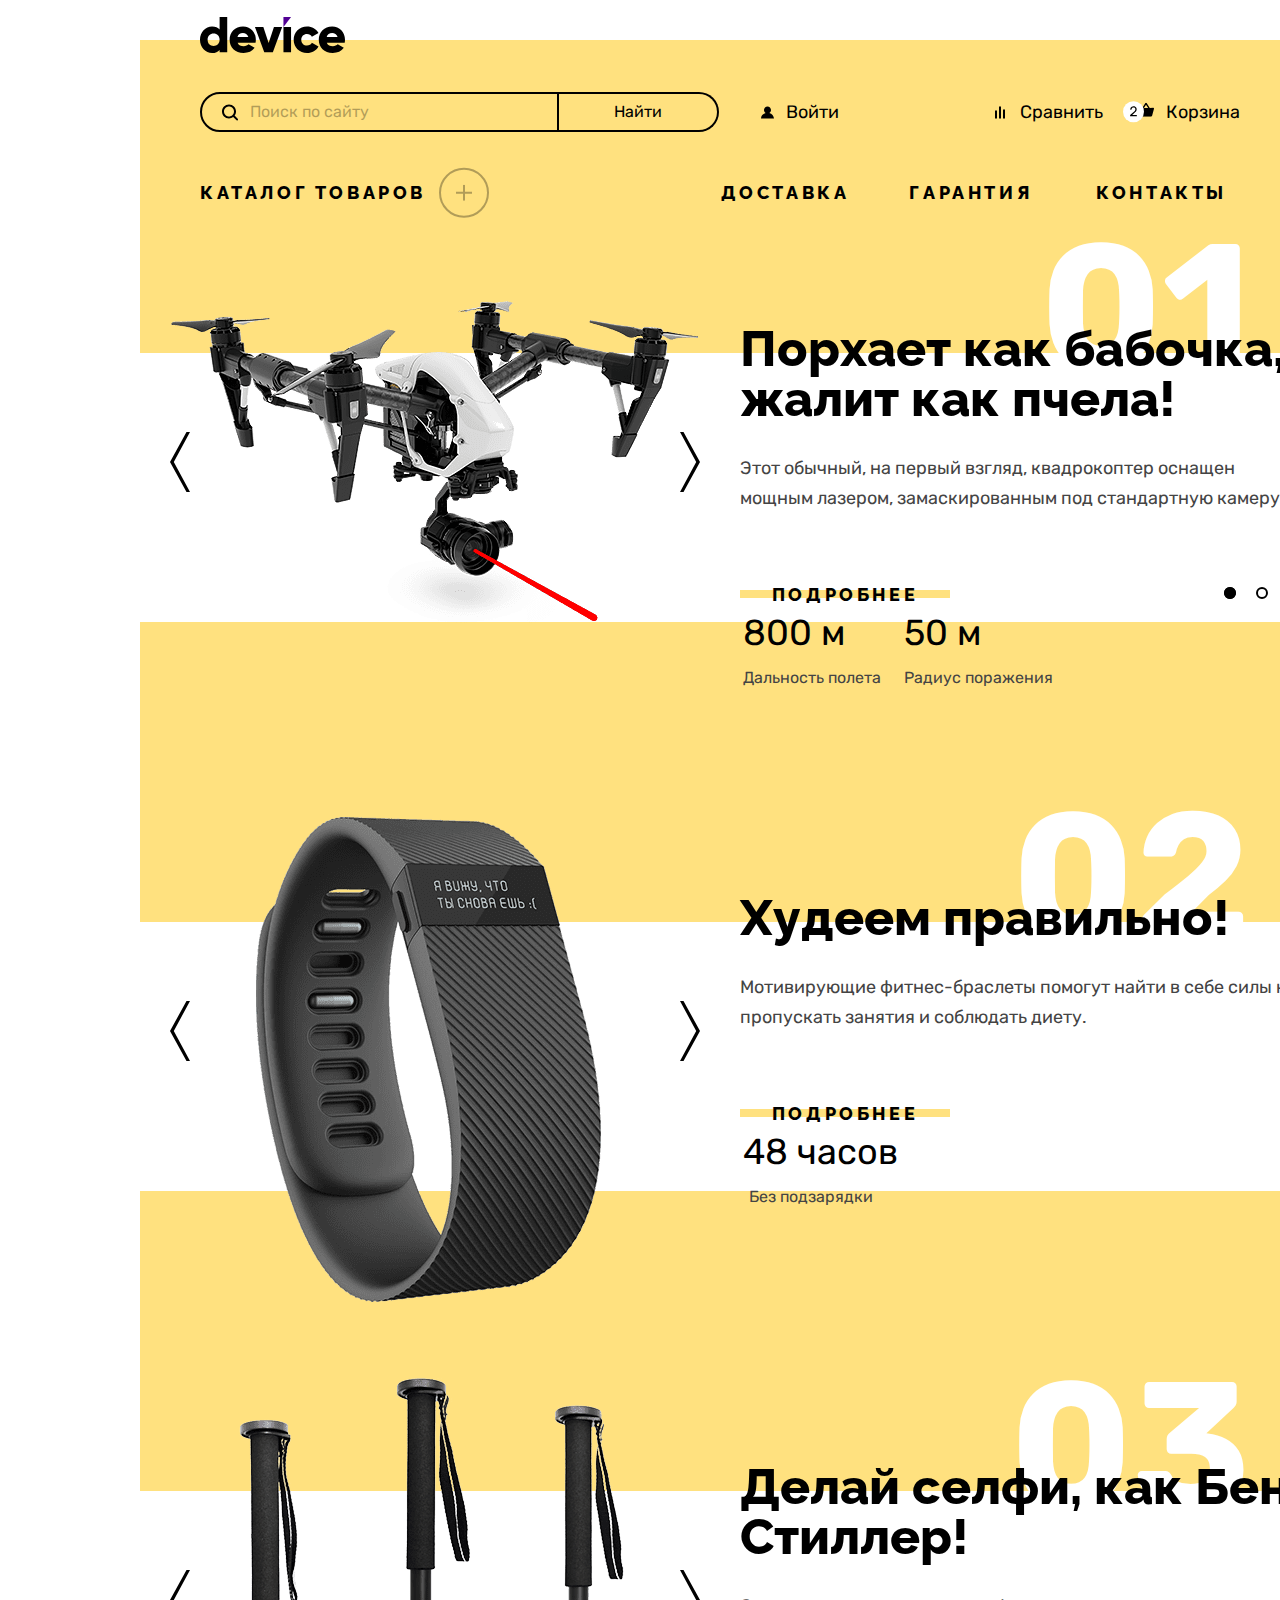
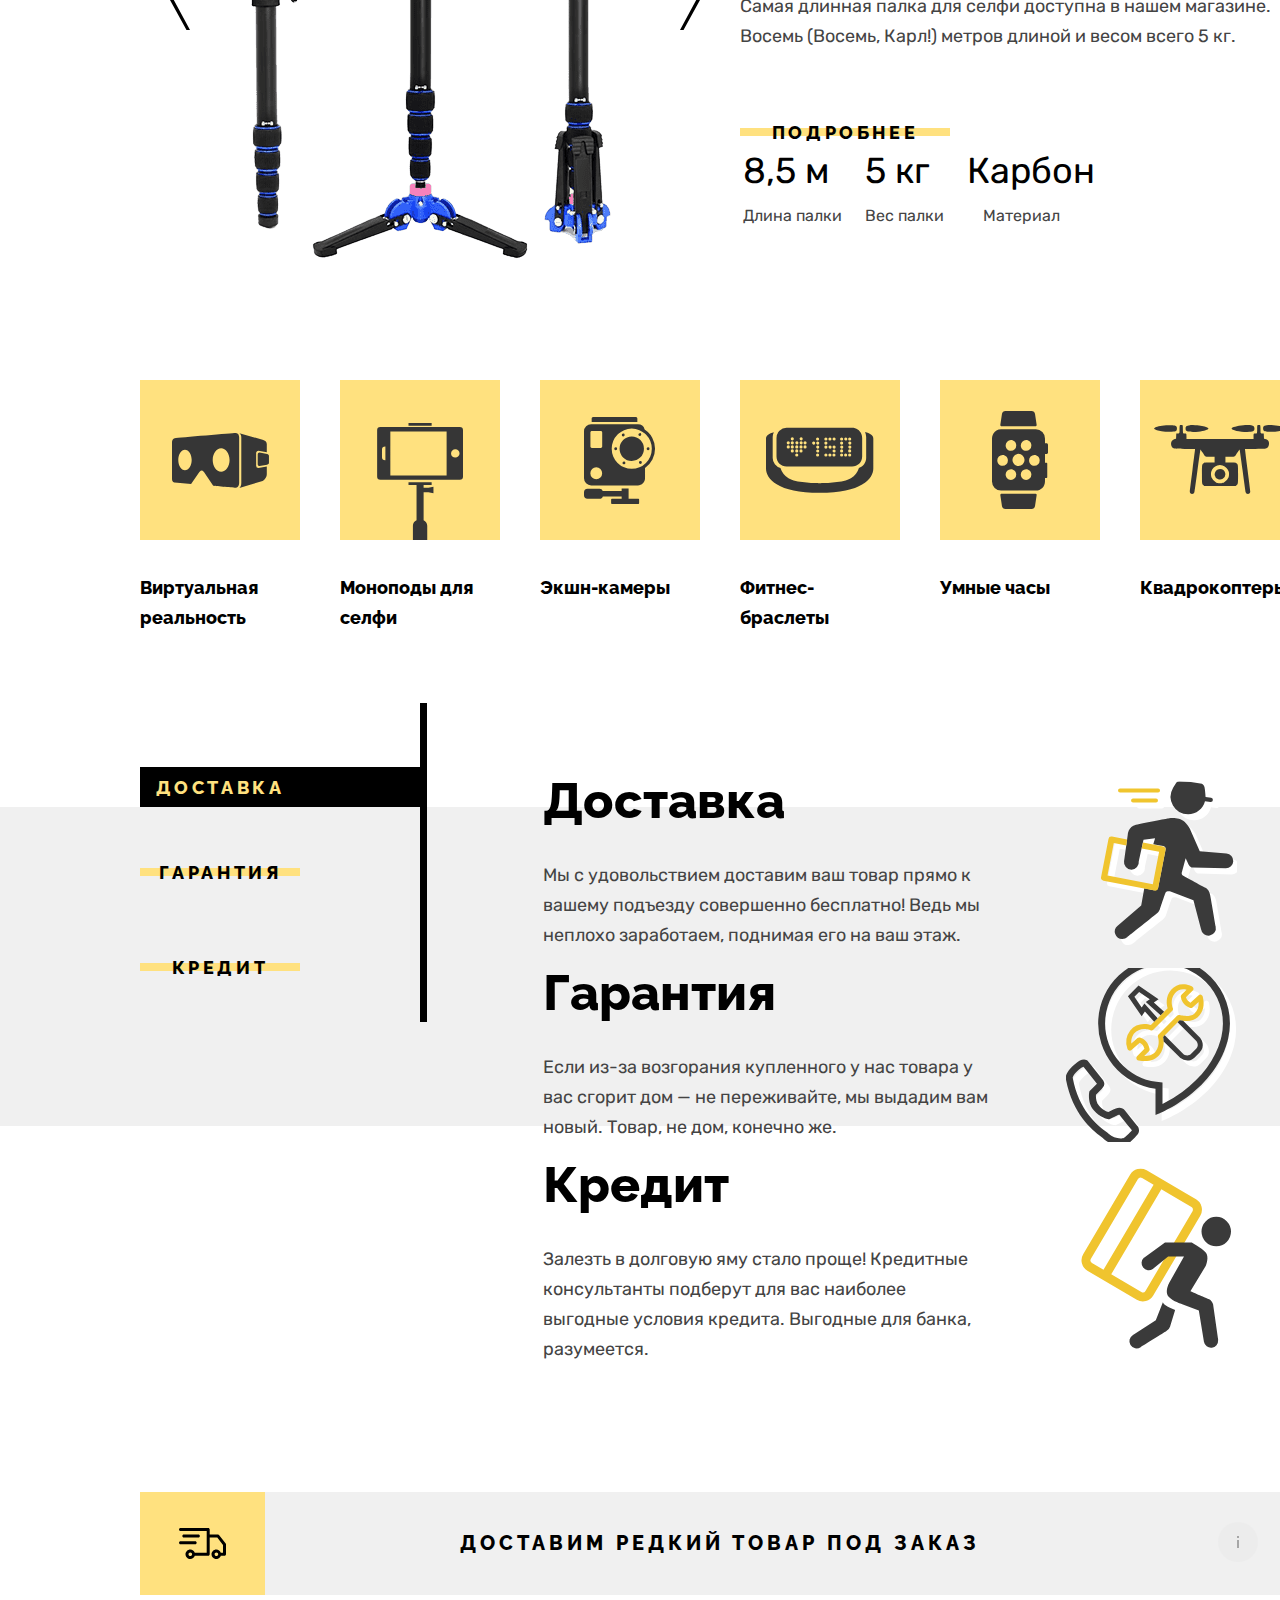
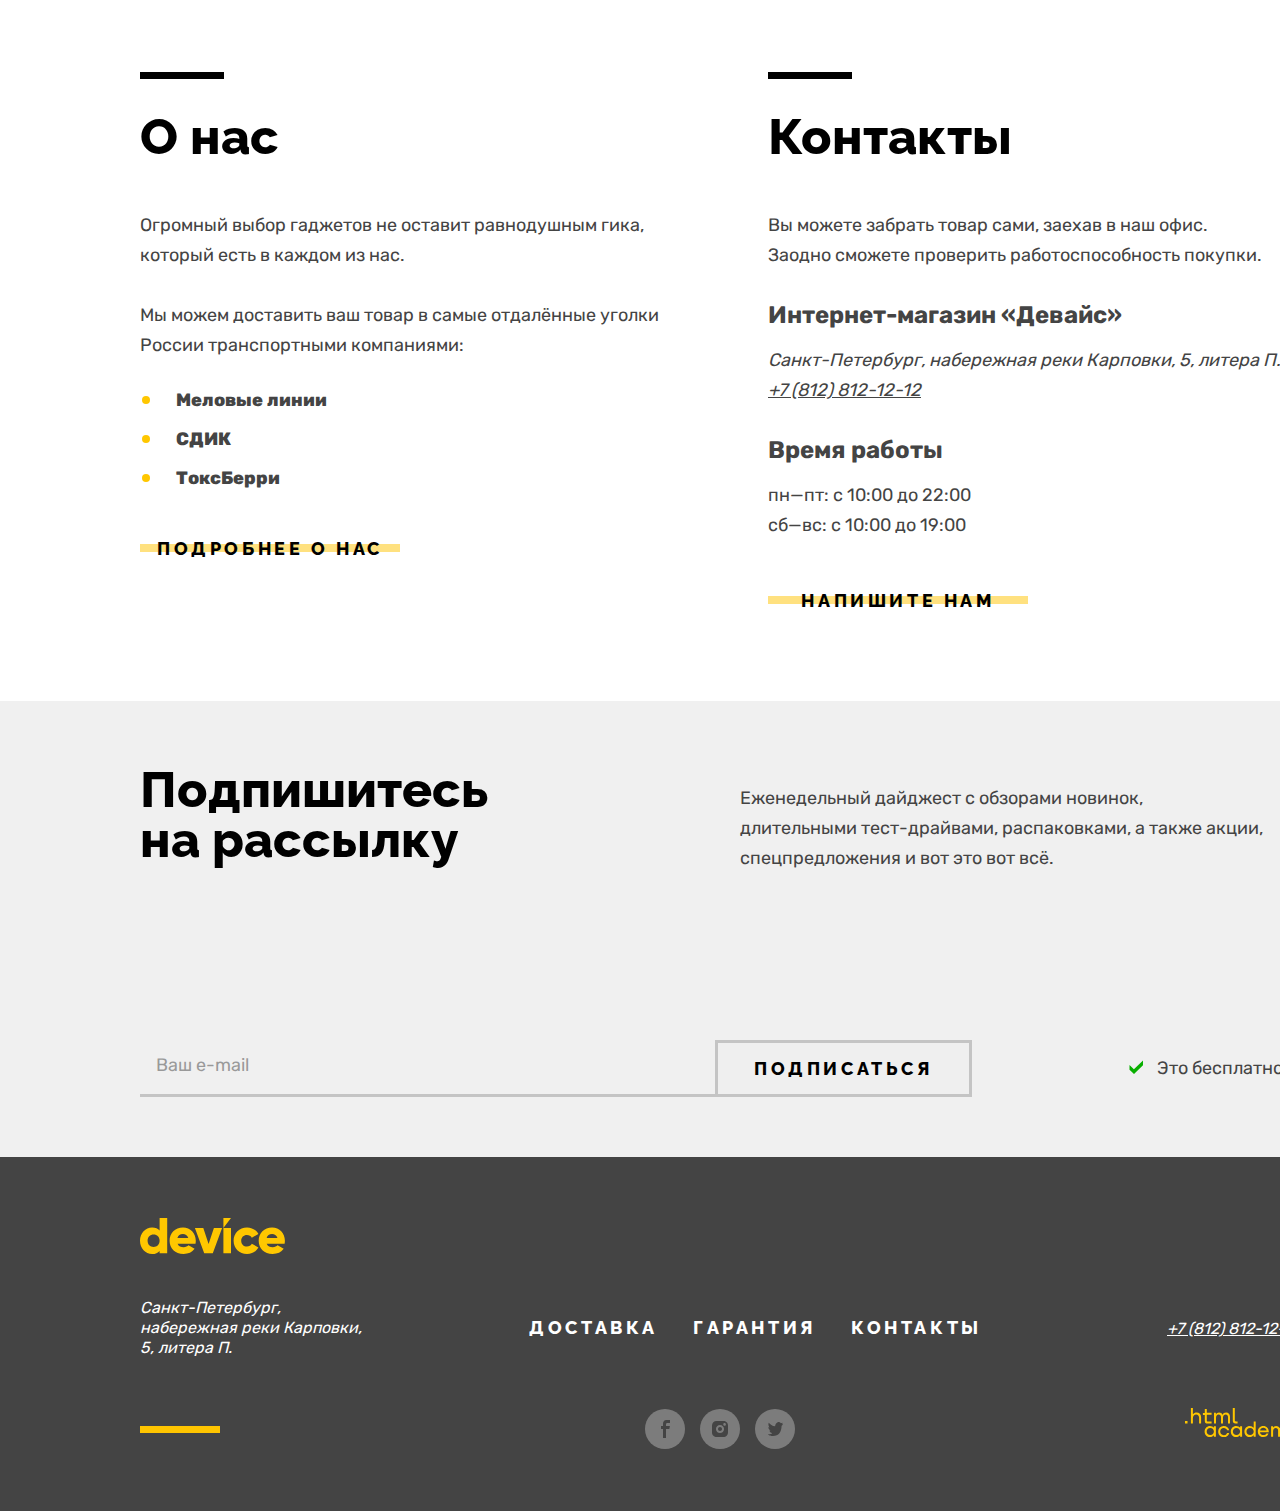
==== commit 09e6c7ae: "завершает верстку всех компонентов" ====
--- a/index.html
+++ b/index.html
@@ -22,7 +22,7 @@
 
       <div class="header-top">
         <form class="search-header" action="https://echo.htmlacademy.ru/" method="post">
-          <input class="search-input" type="search" id="search-text" name="text" placeholder="Текст поиска">
+          <input class="search-input" type="search" id="search-text" name="text" placeholder="Поиск по сайту">
           <button class="search-button" type="submit">Найти</button>
         </form>
 
@@ -71,14 +71,80 @@
               </svg>
               Корзина
             </a>
+
+            <div class="popover popover-cart">
+              <div class="popover-content">
+                <ul class="popover-device-list">
+                  <li class="popover-device-card">
+                    <div class="popover-device">
+                      <img class="device-card-image" src="images/catalog/product-1.jpg" width="39" height="43"
+                        alt="Любительская селфи-палка.">
+                      <p class="device-card-popover">Любительская селфи-палка</p>
+                    </div>
+                    <button type="button" class="popover-close-button">
+                      <svg class="popover-buttom-image" width="10" height="10" viewBox="0 0 26 26" fill="none"
+                        xmlns="http://www.w3.org/2000/svg">
+                        <path
+                          d="M26 2.36 23.64 0 13 10.64 2.36 0 0 2.36 10.64 13 0 23.64 2.36 26 13 15.36 23.64 26 26 23.64 15.36 13 26 2.36Z" />
+                      </svg>
+                      <span class="visually-hidden">Закрыть</span>
+                    </button>
+                  </li>
+
+                  <li class="popover-device-card">
+                    <div class="popover-device">
+                      <img class="device-card-image" src="images/catalog/product-2.jpg" width="39" height="43"
+                        alt="Профессиональная селфи-палка.">
+                      <p class="device-card-popover">Профессиональная селфи-палка</p>
+                    </div>
+                    <button type="button" class="popover-close-button">
+                      <svg class="popover-buttom-image" width="26" height="26" viewBox="0 0 26 26" fill="none"
+                        xmlns="http://www.w3.org/2000/svg">
+                        <path
+                          d="M26 2.36 23.64 0 13 10.64 2.36 0 0 2.36 10.64 13 0 23.64 2.36 26 13 15.36 23.64 26 26 23.64 15.36 13 26 2.36Z" />
+                      </svg>
+                      <span class="visually-hidden">Закрыть</span>
+                    </button>
+                  </li>
+                </ul>
+
+                <div class="popover-total">
+                  <span class="">Товаров: 2</span>
+                  <span class="">Сумма: 2000 ₽</span>
+                </div>
+
+                <div class="popover-button"><button type="button" class="open-basket-button">
+                    <span class="open-basket-text">Открыть корзину</span>
+                  </button>
+                </div>
+              </div>
+            </div>
           </li>
         </ul>
       </div>
 
       <div class="header-bottom">
         <ul class="navigation-menu">
-          <li class="navigation-menu-item">
-            <a class="navigation-menu-link" href="catalog.html">Каталог товаров</a>
+          <li class="navigation-menu-item navigation-menu-catalog">
+            <a class="navigation-catalog-link" href="catalog.html">Каталог товаров</a>
+            <div class="catalog-menu">
+              <ul class="catalog-menu-list">
+                <li class="catalog-menu-item">
+                  <a class="catalog-menu-link">Виртуальная реальность</a>
+                  <a class="catalog-menu-link">Моноподы для cелфи</a>
+                  <a class="catalog-menu-link">Экшн-камеры</a>
+                </li>
+
+                <li class="catalog-menu-item">
+                  <a class="catalog-menu-link">Фитнес-браслеты</a>
+                  <a class="catalog-menu-link">Умные часы</a>
+                </li>
+
+                <li class="catalog-menu-item">
+                  <a class="catalog-menu-link">Квадрокоптеры</a>
+                </li>
+              </ul>
+            </div>
           </li>
           <li class="navigation-menu-item">
             <a class="navigation-menu-link" href="#">Доставка</a>
@@ -353,6 +419,7 @@
             </div>
           </div>
         </div>
+      </div>
     </section>
 
     <div class="page-container">
@@ -485,6 +552,67 @@
       </section>
     </div>
   </footer>
+
+  <div class="modal-container modal-container-close">
+    <div class="modal modal-auth">
+      <button class="modal-close-button">
+        <span class="visually-hidden">Закрыть</span>
+      </button>
+
+      <section class="modal-content">
+        <h2 class="modal-title">Доставка под заказ</h2>
+      </section>
+
+      <form class="auth-form" action="https://echo.htmlacademy.ru/" method="post">
+        <div class="field-group">
+          <label class="field-label">Ваше имя:
+            <input class="field-form auth-form-name" type="text" id="auth-name" name="auth-name"
+              placeholder="Введите имя">
+            <span class="field-breadcrumbs">Добавьте имя</span>
+          </label>
+
+          <label class="field-label">Ваш e-mail:
+            <input class="field-form auth-form-email" placeholder="Ваш e-mail" type="email" required>
+            <span class="field-breadcrumbs">Забавный у вас адрес</span>
+          </label>
+        </div>
+
+        <div class="field-group">
+          <label class="field-label">Что нужно привезти:
+            <input class="field-form bring-sth-form" type="text" id="bring-sth" name="bring-sth"
+              placeholder="В свободной форме">
+          </label>
+
+          <span class="field-label">
+            <label class="field-label">Количество:</label>
+            <span class="tooltip">
+              <button class="tooltip-toogle" type="button" aria-labelledby="tooltip-label">
+                <svg class="tooltip-icon" width="2" height="12" viewBox="0 0 2 12" fill="none"
+                  xmlns="http://www.w3.org/2000/svg">
+                  <path d="M2 0H0v2h2V0ZM2 4H0v8h2V4Z" fill="#000" />
+                </svg>
+              </button>
+              <span class="tooltip-text" role="tooltip" id="tooltip-label">Постараемся найти, сколько нужно. Привезём
+                сколько получится по требованиям к провозу багажа.</span>
+            </span>
+
+            <span class="controls-button">
+              <button class="controls-button-min button-min" type="button">
+                <span class="visually-hidden">Убавить</span>
+              </button>
+              <input class="quantity" type="number" min="1" value="1">
+              <button class="controls-button-max button-max" type="button">
+                <span class="visually-hidden">Прибавить</span>
+              </button>
+            </span>
+          </span>
+
+        </div>
+        <button class="send-button button" type="submit">Отправить</button>
+      </form>
+    </div>
+
+  </div>
 </body>
 
 </html>--- a/styles/styles.css
+++ b/styles/styles.css
@@ -61,7 +61,6 @@
 
 .page-header {
     width: 1160px;
-    height: 186px;
     margin: 0 auto;
     position: relative;
 }
@@ -80,18 +79,33 @@
     display: flex;
 }
 
+.search-header:focus {
+    border: 2px solid #AF4FFF;
+}
+
+.search-input:disabled  {
+    opacity: 0.3;
+}
+
 .search-input {
    background-color: transparent; 
    min-width: 359px;
    min-height: 40px;
-   border: solid;
-   border-top-left-radius: 100px;
-   border-bottom-left-radius: 100px;
-   border-right-style: none;
-}
-
-.input{
-    padding-left: 108px;
+   border: 2px solid #000000;
+   border-radius: 50px 0px 0px 50px;
+   padding-left: 48px;
+   background-image: url(../images/search.svg);
+   background-repeat: no-repeat;
+   background-position: 20px;
+}
+
+.search-input::placeholder {
+    font-family: "Rubik", sans-serif;
+    font-weight: 400;
+    font-size: 16px;
+    line-height: 20px;
+    color: #000000;
+    opacity: 0.3;
 }
 
 .search-button {
@@ -101,9 +115,33 @@
     margin: 0;
     min-width: 160px;
     background-color: transparent; 
-    border: solid;
-    border-top-right-radius: 100px;
-    border-bottom-right-radius: 100px;
+    border: 2px solid #000000;
+    border-radius: 0px 20px 20px 0px;
+    border-left: none;
+    cursor: pointer;
+}
+
+.search-button:hover {
+    background-color: #000000;
+    color: #FFFFFF;
+}
+
+.search-button:active {
+    background-color: #000000;
+    opacity: none;
+}
+
+.search-button:active {
+    color: #FFFFFF;
+    opacity: 0.3;
+}
+
+.search-button:focus {
+    border: 2px solid #AF4FFF;
+}
+
+.search-button:disabled {
+    opacity: 0.3;
 }
 
 .navigation {
@@ -161,6 +199,149 @@
     margin-left: 26px;
 }
 
+.popover {
+    min-height: 120px;
+    background-color: #1A1A1A;;
+    position: absolute;
+    top: 130px;
+    right: 0;
+    z-index: 1;
+    box-sizing: border-box;
+    display: none;
+}
+
+.popover-open {
+    display: block;
+}
+
+.popover::before {
+    position: absolute;
+    content: "";
+    background-image: url("../images/tooltip-arrow.svg");
+    width: 14px;
+    height: 6px;
+    position:absolute;
+    top: -6px;
+    right:50%;
+    margin-left: auto;
+    margin-right: auto;
+}
+
+.popover-cart {
+    width: 320px;
+}
+
+.popover-device {
+    display: flex;
+}
+
+.popover-device:hover,
+.popover-close-button:hover {
+    opacity: 0.6;
+}
+
+.popover-device:active,
+.popover-close-button:active{
+    opacity: 0.3;
+}
+
+.popover-device:focus,
+.popover-close-button:focus {
+    border: 2px solid #AF4FFF;
+}
+
+.popover-device-card {
+    display: flex;
+    align-items: flex-start;
+    padding: 20px;
+    background-color: #000000;
+}
+
+.device-card-popover {
+    font-weight: 400;
+    font-size: 16px;
+    line-height: 20px;
+    color: #FFFFFF;
+    padding: 0;
+    margin: 0;
+}
+
+.popover-device-list {
+    padding: 0;
+    margin: 0;
+}
+
+.popover-close-button {
+    border: transparent;
+    background-color: transparent;
+    padding: 0;
+    margin: 0;
+    cursor: pointer;
+    width: 10px;
+    height: 10px;
+    margin-left: 20px;
+}
+
+.device-card-image {
+    margin-right: 23px;
+}
+
+.popover-total {
+    display: flex;
+    justify-content: space-between;
+    color: #FFFFFF;
+    font-size: 16px;
+    line-height: 20px;
+    padding: 20px;
+}
+
+.popover-button {
+    background-color: #000000;
+}
+
+.popover-buttom-image {
+    width: 10px;
+    height: 10px;
+    fill: #FFFFFF;
+}
+
+.open-basket-button {
+    margin: 20px;
+    padding-top: 15px;
+    padding-bottom: 15px;
+    width: 280px;
+    background-color: #FFFFFF;
+    border: none;
+    cursor: pointer;
+}
+
+.open-basket-text {
+    font-family: "Raleway" ,sans-serif; 
+    font-weight: 800;
+    line-height: 21px;
+    font-size: 18px;
+    text-transform: uppercase;
+    letter-spacing: 0.2em;
+    padding: 0;
+    margin: 0;
+}
+
+.open-basket-button:hover {
+    background-color: #FFE17F;
+}
+
+.open-basket-text:active {
+    opacity: 0.3;
+}
+
+.open-basket-button:focus {
+    border: 2px solid #AF4FFF;
+}
+
+.open-basket-text:disabled {
+    opacity: 0.3;
+}
+
 .header-bottom {
     font-family: "Raleway" ,sans-serif; 
     line-height: 21px;
@@ -195,6 +376,96 @@
     text-decoration: none;
     color: #000000;
     letter-spacing: .2em;
+    padding-right: 13px;
+}
+
+.navigation-catalog-link {
+    text-decoration: none;
+    color: #000000;
+    letter-spacing: .2em;
+    padding-right: 13px;   
+}
+
+.navigation-menu-catalog {
+    position: relative;
+}
+
+.navigation-menu-catalog::before {
+    display: block;
+    position: absolute;
+    content: "";
+    width: 50px;
+    height: 51px;
+    background-image: url(../images/catalog.svg);
+    right: -50px;
+    top: -15px;
+    z-index: 2;
+    opacity: 0.3;
+    cursor: pointer;
+}
+
+.navigation-menu-catalog:hover::before {
+    opacity: 1;
+}
+
+.navigation-menu-catalog:active::before {
+    opacity: 1;
+}
+
+.navigation-menu-catalog:focus {
+    border: 2px solid #AF4FFF;
+}
+
+.catalog-menu {
+    position: absolute; 
+    left: -60px;
+    width: 1040px;
+    padding: 33px 60px;
+    background-color: #FFE17F;
+    margin: 0 auto;
+    z-index: 1;
+    display: none;
+}
+
+.catalog-menu-list {
+    margin: 0;
+    padding: 0;
+    list-style-type: none;
+    display: flex;
+    z-index: 1;
+    font-family: "Rubik", sans-serif;
+    font-weight: 400;
+    font-size: 16px;
+    line-height: 18px;
+    text-transform: none;
+    text-decoration: none;
+    color: #000000;
+    cursor: pointer;
+}
+
+.catalog-menu-item {
+    display: flex;
+    flex-direction: column;    
+}
+
+.catalog-menu-item:not(:last-child) {
+    margin-right: 60px;
+}
+
+.navigation-menu-item:first-child:hover .catalog-menu {
+    display: block;
+} 
+
+.catalog-menu-link:hover {
+    opacity: 0.6;
+}
+
+.catalog-menu-link:active {
+    opacity: 0.3;
+}
+
+.catalog-menu-link:focus{
+    border: 2px solid #AF4FFF;
 }
 
 .navigation-list {
@@ -209,7 +480,6 @@
 .page-container {
     width: 1160px;
     margin: 0 auto;
-
 }
 
 .slider {
@@ -312,36 +582,6 @@
     border-radius: 100px;
     top: -2px;
     left: -2px;
-}
-
-.slider-number {
-    display: block;
-    font-weight: 700;
-    font-size: 180px;
-    line-height: 30px;
-    color: #FFFFFF;
-    text-align: end;
-    padding-right: 49px;
-}
-.more-button {
-    position: relative;
-    display: block;
-    width: 210px;
-    box-sizing: border-box;
-    border: none;
-    background: transparent;
-}
-
-.main-container {
-    flex-grow: 1;
-}
-
-.main-index h2 {
-    font-family: "Raleway" ,sans-serif;
-    color: #000000;
-    font-size: 50px;
-    line-height: 50px;
-    margin: 0 auto;
 }
 
 .button {
@@ -355,6 +595,8 @@
     letter-spacing: 0.2em;
     cursor: pointer;
     padding: 10px 0;
+    border: none;
+    background-color: transparent;
     z-index: 1;
 }
 
@@ -367,6 +609,36 @@
     background-color: #FFE17F;
     z-index: -1;
     top: 16px;
+}
+
+.slider-number {
+    display: block;
+    font-weight: 700;
+    font-size: 180px;
+    line-height: 30px;
+    color: #FFFFFF;
+    text-align: end;
+    padding-right: 49px;
+}
+.more-button {
+    position: relative;
+    display: block;
+    width: 210px;
+    box-sizing: border-box;
+    border: none;
+    background: transparent;
+}
+
+.main-container {
+    flex-grow: 1;
+}
+
+.main-index h2 {
+    font-family: "Raleway" ,sans-serif;
+    color: #000000;
+    font-size: 50px;
+    line-height: 50px;
+    margin: 0 auto;
 }
 
 .main-index td {
@@ -589,6 +861,26 @@
     background-repeat: no-repeat;
     background-color: #FFE17F;
     background-position: center;
+    
+}
+
+.delivery-link-image::after {
+    position: absolute;
+    content: "";
+    top: 30px;
+    background-image:  url(../images/info-modal.svg);
+    background-repeat: no-repeat;
+    background-position: center;
+    background-color: rgba(220, 220, 220, 0.5);
+    opacity: 0.3;
+    width: 40px;
+    height: 40px;
+    right: 42px;
+    border-radius: 50%;
+}
+
+.delivery-link-image:hover::after {
+    opacity: 1;
 }
 
 .about-company{
@@ -692,12 +984,22 @@
     background-color: #F0F0F0;
 }
 
+.subscribe h2 {
+    width: 348px;
+    margin: 0;
+    padding: 0;
+}
+
+.subscribe-description {
+    padding-left: 252px;
+}
+
 .subscribe-container {
     display: flex;
-    flex-direction: row;
     width: 1160px;
     margin: 0 auto;
     padding-top: 64px;
+    padding-bottom: 144px;
 }
 
 .newsletter {
@@ -706,6 +1008,86 @@
     padding: 0;
     align-items: center;
     width: 1160px;
+    padding-bottom: 56px;
+}
+
+.newsletter-form {
+    display: flex;
+}
+
+.newsletter-email {
+    width: 557px;
+    background-color: transparent;
+    border:none;
+    padding-left: 16px;
+    border-bottom: 3px solid #C4C4C4;
+}
+
+.newsletter-email::placeholder {
+    font-family: "Rubik", sans-serif;
+    font-weight: 400;
+    font-size: 18px;
+    line-height: 30px;
+    color: #444444;
+    opacity: 0.5;
+}
+
+.newsletter-email:focus {
+    background-color: #C4C4C4;
+}
+
+.newsletter-email:invalid {
+    border-color: #FF3D3D;
+}
+
+.newsletter-email:disabled {
+opacity: 0.5;
+}
+
+.newsletter-button {
+    font-family: "Raleway", sans-serif;
+    font-weight: 800;
+    font-size: 18px;
+    line-height: 21px;
+    letter-spacing: 0.2em;
+    text-transform: uppercase;
+    margin: 0;
+    padding: 0;
+    border: 3px solid #C4C4C4;
+    padding: 15px 36px;
+    cursor: pointer;
+}
+
+.newsletter-button:hover {
+    background-color: #000000;
+    border: 3px solid #000000;
+    color: #FFFFFF;
+}
+
+.newsletter-button:active {
+    background-color: #000000;
+    border: 3px solid #000000;
+    color: #FFFFFF;
+    opacity: 0.3;
+}
+
+.newsletter-button:focus {
+    border: 2px solid #AF4FFF;
+}
+
+.subscribe-free {
+    position: relative;
+    margin-left: 185px;
+}
+
+.subscribe-free::before {
+    position: absolute;
+    content: "";
+    width: 14px;
+    height: 14px;
+    background-image: url(../images/chek.svg);
+    top: 7px;
+    left: -28px;
 }
 
 .page-footer {
@@ -868,22 +1250,55 @@
 }
 
 .inner-header {
-    margin: 35px 60px;
+    margin: 72px 60px 32px 60px;
 }
 
 .breadcrumbs {
+    display: flex;
+    flex-wrap: wrap;
     list-style-type: none;
-    display: flex;
-    margin-bottom: 35px;
-    padding: 0; 
+    margin: 0;
+    padding: 0;
+    padding-top: 16px;
+}
+
+.breadcrumbs-item {
+    position: relative;
+    margin-right: 36px;
+}
+
+.breadcrumbs-item::after {
+    position: absolute;
+    content: "";
+    background-image: url("../images/breadcrumbs.svg");
+    background-position: right;
+    top: 12px;
+    right: -20px;
+    width: 4px;
+    height: 7px;
+}
+
+.breadcrumbs-item:last-child::after {
+    content: none;
 }
 
 .breadcrumbs-link{
-    color:#000000;
+    color: #000000;
     font-size: 16px;
     line-height: 19px;
     text-decoration: none;
-    margin-right: 36px;
+}
+
+.breadcrumbs-link:hover {
+    opacity: 0.6;
+}
+
+.breadcrumbs-link:active {
+    opacity: 0.3;
+}
+
+.breadcrumbs-link:focus {
+    border: 2px solid #AF4FFF;
 }
 
 .filters {
@@ -899,6 +1314,7 @@
 .filters-top{
     margin-top: 25px;
     margin-left: 60px;
+    margin-right: 50px;
 }
 
 .filters h2 {
@@ -912,13 +1328,183 @@
 }
 
 .catalog-filter {
-    margin-right: 60px;
+     margin-top: 72px;
+}
+
+.catalog-filter-group {
+    position: relative;
+    margin: 0;
+    margin-bottom: 47px;
+    padding: 0;
+    border: none;
+}
+
+.catalog-filter-group::before {
+    position: absolute;
+    content: "";
+    width: 200px;
+    height: 2px;
+    background-color: #000000;
+    top: -32px;
+}
+
+.catalog-filter-title {
+    font-family: "Rubik", sans-serif;
+    font-weight: 700;
+    line-height: 20px;
+    color: #000000;
+}
+
+.catalog-filter-label {
+    display: flex;
+    color: #000000;
+    opacity: 0.3;
+}
+
+.diapason-wraper-inputs {
+    display: flex;
+    }
+
+.diapason-scale {
+    position: relative;
+    margin-top: 30px;
+    margin-bottom: 15px;
+    width: 200px;
+    height: 2px;
+    background-color: #DCDCDC;
+}
+
+.diapason-bar {
+    position: absolute;
+    width: 119px;
+    height: 2px;
+    background-color: #000000;
+}
+
+.range-toggle {
+    position: absolute;
+    width: 18px;
+    height: 18px;
+    border-radius: 50%;
+    background: #EBEBEB;
+    border: 2px solid #000000;
+    cursor: pointer;
+}
+
+.toggle-min {
+    top: -8px;
+    left: -6px;
+}
+
+.toggle-max {
+    top: -8px;
+    right: -6px;
+}
+
+.catalog-filter-input {
+    width: 58px;
+    color: #000000;
+    font: inherit;
+    background-color: transparent;
+    border: none;
+}
+
+.catalog-filter-input::-webkit-outer-spin-button,
+.catalog-filter-input::-webkit-inner-spin-button {
+    appearance: none;
+    margin: 0;
+}
+
+.catalog-filter-item:not(:last-child) {
+    padding-bottom: 18px;
+}
+
+.control {
+    position: relative;
+    display: block;
+    padding-left: 36px;
+    font-family: "Rubik", sans-serif;
+    font-weight: 400;
+    line-height: 19px;
+    font-size: 16px;
+    color: #000000;
+}
+
+.control-mark {
+    position: absolute;
+    width: 16px;
+    height: 16px;
+    left: 0;
+    border: 2px solid #CCCCCC;
+    border-radius: 3px;
+}
+
+.control:hover .control-mark {
+    opacity: 0.6;
+}
+
+.control:hover .control-label {
+    opacity: 0.6;
+}
+
+.control:active .control-mark {
+    opacity: 0.3;
+}
+
+.control:active .control-label {
+    opacity: 0.3;
+}
+
+.control-mark:focus {
+    border: 2px solid #AF4FFF;
+}
+
+.control-input:disabled + .control-mark {
+    opacity: 0.1;
+}
+
+.control-input:disabled + .control-label { /* не работает*/
+    opacity: 0.1;
+}
+
+.control-input[type="checkbox"]:checked + .control-mark::before {
+    position: absolute;
+    content: "";
+    background-image: url(../images/check.svg);
+    top: 3px;
+    right: 3px;
+    width: 10px;
+    height: 10px;
+}
+
+.control-input[type="checkbox"]:checked + .control-mark {
+    border: 2px solid #000000;
+}
+
+.control-input[type="radio"] + .control-mark {
+    border-radius: 50%;
+}
+
+.control-input[type="radio"]:checked + .control-mark::before {
+    position: absolute;
+    content: "";
+    top: 4px;
+    right: 4px;
+    width: 8px;
+    height: 8px;
+    border-radius: 50%;
+    background-color: #000000;
+}
+
+.control-input[type="radio"]:checked + .control-mark {
+    border: 2px solid #000000;
 }
 
 .catalog-filter-list {
     margin: 0;
     padding: 0;
     list-style-type: none;
+    margin-top: 21px;
 }
 
 .catalog-right-column{
@@ -933,11 +1519,79 @@
     align-items: center;
     flex-wrap: wrap;
     justify-content: space-between;
-    padding: 20px 30px 20px 40px;
+    padding: 20px 40px;
+}
+
+.select {
+    position: relative;
+    width: 160px;
+}
+
+.sorting-control {
+    width: 100%;
+    font-family: "Rubik", sans-serif;
+    font-weight: 400;
+    font-size: 18px;
+    line-height: 30px;
+    border: none;
+    background-color: #F0F0F0;
+    appearance: none;
+    background-image: url(../images/select.svg);
+    background-repeat: no-repeat;
+    background-position: right 11px center;
+    cursor: pointer;
+}
+
+.sorting-type:hover {
+    opacity: 0.6;
+}
+
+.sorting-type:active {
+    opacity: 0.3;
+}
+
+.sorting--type:focus {
+    border: 2px solid #AF4FFF;
+}
+
+.sorting-control:disabled {
+    opacity: 0.1;
 }
 
 .catalog-sort-buttons {
-    display: flex;
+    margin: 0;
+    padding: 0;
+    list-style-type: none;
+    cursor: pointer;
+    display: flex;
+}
+
+.sort-buttons {
+    display: flex;
+    align-items: center;
+    justify-content: center;
+    width: 30px;
+}
+
+.sort-arrow {
+    opacity: 0.2;
+}  
+
+.sort-arrow-down {
+    transform: rotate(180deg);
+}
+
+.sort-buttons-link:hover {
+    opacity: 0.5;
+}
+
+.sort-buttons-link:active {
+    opacity: 1;
+}
+
+.sort-buttons:focus {
+    border: 2px solid #AF4FFF;
+    opacity: 0.3;
 }
 
 .catalog-device {
@@ -957,21 +1611,73 @@
     gap: 44px 40px;
 }
 
+.info-button {
+    font-family: "Raleway" ,sans-serif;
+    color: #000000;
+    font-size: 18px;
+    line-height: 21px;
+    text-transform: uppercase;
+    text-decoration: none;
+    text-align: center;
+    letter-spacing: 0.2em;
+    cursor: pointer;
+    padding: 0;
+    border: none;
+    background-color: transparent;
+    z-index: 1;
+}
+
+.info-button::before {
+    content: "";
+    display: block;
+    position: absolute;
+    width: 100%;
+    height: 8px;
+    background-color: #FFE17F;
+    z-index: -1;
+    top: 6px;
+}
+
 .device-card {
     display: flex;
     flex-direction: column;
+    position: relative;
 }
 
 .device-card-image {
     position: relative;
+    max-width: 100%;
+    border: 1px solid #444444;
 }
 
 .hover-image {
     position: absolute;
-    margin: 180px 75px;
-}
-.device-card:hover {
+    display: none;
+    cursor: pointer;
+    padding: 181px 76px;
+    background-color: rgba(240, 240, 240, 0.8);
+}
+
+.device-card:hover .hover-image {
+    display: flex;
+}
+
+.device-card:hover .device-card-content {
     opacity: 0.6;
+}
+
+.device-card:active .device-card-content {
+    opacity: 0.3;
+}
+
+.device-card:active .info-button::before {
+    display: flex;
+    background: #FFC700;
+}
+
+.device-card:focus {
+    border: 2px solid #AF4FFF;
+    box-sizing: border-box;
 }
 
 .device-card-content {
@@ -996,35 +1702,45 @@
     font-weight: 800;
     font-size: 16px;
     line-height: 19px;
-    padding: 18px 295px;
+    letter-spacing: 0.2em;
+    padding: 18px 0;
     text-transform: uppercase;
+    background-color: transparent;
+    border: 3px solid #E5E5E5;
+    box-sizing: border-box;
+}
+
+.button-pagination-show-more:hover {
+    border: 3px solid #000000;
+}
+
+.button-pagination-show-more:active {
+    opacity: 0.3;
+}
+
+.button-pagination-show-more:focus {
+    border: 2px solid #AF4FFF;
+}
+
+.pagination-container {
+    display: flex;
+    flex-wrap: wrap;
+    justify-content: space-between;
+    align-items: center;
+    background: #EBEBEB;
 }
 
 .pagination {
-    background: #EBEBEB;
-    display: flex;
-    flex-direction: row;
-    justify-content: space-between;
-    list-style-type: none;
-    margin: 0;
-    padding: 25px;
-    margin-bottom: 8px;   
+    display: flex;
+    flex-wrap: wrap;
+    padding: 0;
+    margin: 0;
 }
 
 .pagination-item {
-    display: block;
-    width: 128px;
-}
-
-.pagination-link {
-    display: flex;
-    flex-direction: row;
-    flex-wrap: wrap;
+    display: flex;
     justify-content: center;
-    font-size: 16px;
-    line-height: 20px;
-    color: #444444;
-    text-decoration: none;
+    align-items: center;
 }
 
 .pagination-next {
@@ -1034,6 +1750,66 @@
     font-size: 18px;
     line-height: 21px;
     text-transform: uppercase;
+    letter-spacing: 0.2em;
+    text-decoration: none;
+    padding: 25px;
+}
+
+.pagination-next-page {
+    opacity: 0.3;
+}
+
+.pagination-next-page:hover {
+    opacity: 1;
+}
+
+.pagination-next-page:active {
+    opacity: 0.1;
+}
+.pagination-next-page:focus {
+    opacity: 0.3;
+    border: 2px solid #AF4FFF;
+}
+
+.pagination-next:hover {
+    background-color: #DCDCDC;
+}
+
+.pagination-next:active{
+    opacity: 0.3;
+    background-color: #DCDCDC;
+}
+
+.pagination-next:focus {
+    background-color: #F0F0F0;
+    border: 2px solid #AF4FFF;
+}
+
+.pagination-link { 
+    font-size: 16px;
+    line-height: 20px;
+    color: #444444;
+    text-decoration: none;
+    margin: 0;
+    width:40px;
+    list-style-type: none;
+    padding: 10px 0;
+    text-align: center;
+}
+
+.pagination-current {
+   opacity: 0.6; 
+}
+
+.pagination-number:active {
+    color: #444444;
+    opacity: 0.1;
+}
+
+.pagination-number:focus {
+    color: #444444;
+    opacity: 0.3;
+    border: 2px solid #AF4FFF;
 }
 
 .navigation-item:hover,
@@ -1109,4 +1885,321 @@
 
 .htmlacademy-logo:hover  {
     fill: #FFFFFF;
-}+}
+
+.modal-container {
+    position: fixed;
+    top: 0;
+    left: 0;
+    width: 100%;
+    height: 100%;
+    background-color: rgba(240, 240, 240, 0.9);
+    display: flex;
+    z-index: 1;
+}
+
+.modal-container-close {
+    display: none;
+}
+
+.modal {
+    position: relative;
+    margin: auto;
+    border: 10px solid #000000;
+    padding: 62px 70px 72px 70px;
+    background-color: #FFFFFF;
+}
+
+.modal-auth {
+    width: 760px;
+}
+
+.modal-close-button {
+    position: absolute;
+    width: 26px;
+    height: 26px;
+    border: none;
+    background-image: url(../images/close.svg);
+    background-repeat: no-repeat;
+    background-position: center;
+    background-color: transparent;
+    cursor: pointer;
+    top: 74px;
+    right: 80px;
+}
+
+.modal-close-button:active {
+    opacity: 0.3;
+}
+
+.modal-close-button:hover {
+    opacity: 0.6;
+}
+
+.modal-close-button:focus {
+    border: 2px solid #AF4FFF;
+}
+
+.modal-title {
+    font-family: "Raleway" ,sans-serif;
+    color: #000000;
+    font-size: 50px;
+    line-height: 50px;
+    margin: 0 auto;
+}
+
+.field-group {
+    display: flex;
+    margin: 0;
+    padding: 0;
+    margin-top: 42px;
+}
+
+.field-label {
+    display: flex;
+    flex-direction: column;
+    font-family: "Rubik", sans-serif;
+    line-height: 20px;
+    font-weight: 700;
+    color: #000000;
+    position: relative;
+}
+
+.field-breadcrumbs {
+    font-family: "Rubik", sans-serif;
+    font-weight: 400;
+    font-size: 14px;
+    line-height: 20px;
+    color: #000000;
+}
+
+.field-form:invalid {
+    border: 2px solid #FF3D3D;
+}
+
+.field-form:invalid + .field-breadcrumbs {
+    color: #FF3D3D;
+}
+
+.field-form {
+    width: 320px;
+    padding: 20px;
+    margin-right: 40px;
+    margin-top: 14px;
+    background-color:  #F0F0F0;
+    border: transparent;
+    font-family: "Rubik", sans-serif;
+    font-weight: 400;
+    font-size: 16px;
+    line-height: 20px;
+}
+
+.field-form::placeholder {
+    color: #000000;
+    opacity: 0.3;
+}
+
+.tooltip {
+    position: absolute;
+    right: 32px;
+    margin-top: -4px;
+    margin-left: 2px;
+}
+
+.tooltip-icon {
+    width: 100%;
+    color: #000000;
+    display: block;
+}
+
+.tooltip-toogle {
+    border: none;
+    width: 26px;
+    height: 26px;
+    background-color: #FFE17F;
+    border-radius: 50%;
+    padding: 0;
+    margin: 0;
+    display: block;
+    cursor: pointer;
+}
+
+.tooltip-text {
+    background-color: #000000;
+    color: #FFFFFF;
+    font-family: inherit;
+    font-weight: 400;
+    font-size: 16px;
+    text-transform: none;
+    padding: 19px;
+    display: block;
+    width: 164px;
+    position: absolute;
+    margin-top: 10px;
+    right: 58%;
+    z-index: 1;
+    transform: translateX(20%);
+    display: none;
+}
+
+.tooltip-text:before {
+    content:'';
+    background-image: url("../images/tooltip-arrow.svg");
+    width: 14px;
+    height: 6px;
+    position:absolute;
+    top: -6px;
+    right:32px;
+    margin-left: auto;
+    margin-right: auto;
+  }
+
+.tooltip-toogle:hover + .tooltip-text {
+    display: block;
+}
+
+.auth-form-name {
+    background-image: url(../images/modal-user.svg);
+    background-repeat: no-repeat;
+    background-position: right 24px center;
+}
+
+.auth-form-email {
+    background-image: url(../images/mail.svg);
+    background-repeat: no-repeat;
+    background-position: right 24px center;
+}
+
+.bring-sth-form {
+    width: 500px;
+}
+
+.controls-button-min {
+    padding: 0;
+    margin: 0;
+    width: 60px;
+    height: 60px;
+    background-color:  #F0F0F0;
+    position: relative;
+    border: none;
+    cursor: pointer;
+}
+
+.controls-button {
+    display: flex;
+    justify-content: center;
+    width: 180px;
+    margin-top: 14px;
+}
+
+.controls-button-min::before {
+    position: absolute;
+    content: "";
+    width: 17px;
+    height: 2px;
+    background-color: #000000;
+    bottom: 29px;
+    left: 22px;
+}
+
+.controls-button-max {
+    padding: 0;
+    margin: 0;
+    width: 60px;
+    height: 60px;
+    background-color:  #F0F0F0;
+    position: relative;
+    border: none;
+    cursor: pointer;
+}
+
+.controls-button-max::before,
+.controls-button-max::after {
+    position: absolute;
+    content: "";
+    width: 17px;
+    height: 2px;
+    background-color: #000000;
+    bottom: 29px;
+    left: 22px;
+}
+
+.controls-button-max::after {
+    transform: rotate(90deg);
+}
+
+.button-max:hover, 
+.button-min:hover{
+    opacity: 0.6;
+}
+
+.button-max:active,
+.button-min:active {
+    opacity: 0.3;
+}
+
+.button-max:focus,
+.button-min:focus {
+    border-color: 2px solid #AF4FFF;
+}
+
+.button-max:disabled,
+.button-min:disabled {
+    background-color: #F0F0F0;
+    opacity: 0.3;
+}
+
+.quantity:invalid .controls-button {   /*не работает*/
+    border-color: 2px solid #FF3D3D;
+}
+
+.quantity {
+    width: 36px;
+    background-color: #F0F0F0;
+    border: none;
+    font-family: "Rubik",sans-serif;
+    font-weight: 400;
+    font-size: 16px;
+    line-height: 20px;
+    margin: 0;
+    padding-left: 24px;
+}
+
+.quantity::-webkit-outer-spin-button,
+.quantity::-webkit-inner-spin-button {
+    appearance: none;
+    margin: 0;
+}
+
+.search-button {
+    display: block;
+}
+
+.send-button {
+    width: 160px;
+    height: 40px;
+    margin: 0; 
+    font-family: "Raleway" ,sans-serif;
+    font-size: 18px;
+    line-height: 21px;
+    letter-spacing: 0.2em;
+    text-transform: uppercase;
+    border: none;
+    background-color: transparent;
+    z-index: 1;
+    cursor: pointer;
+    margin-top: 52px;
+    position: relative;
+}
+
+.send-button::before {
+    content: "";
+    display: block;
+    position: absolute;
+    width: 100%;
+    height: 8px;
+    background-color: #FFE17F;
+    z-index: -1;
+    top: 14px;
+    left: 0;
+}
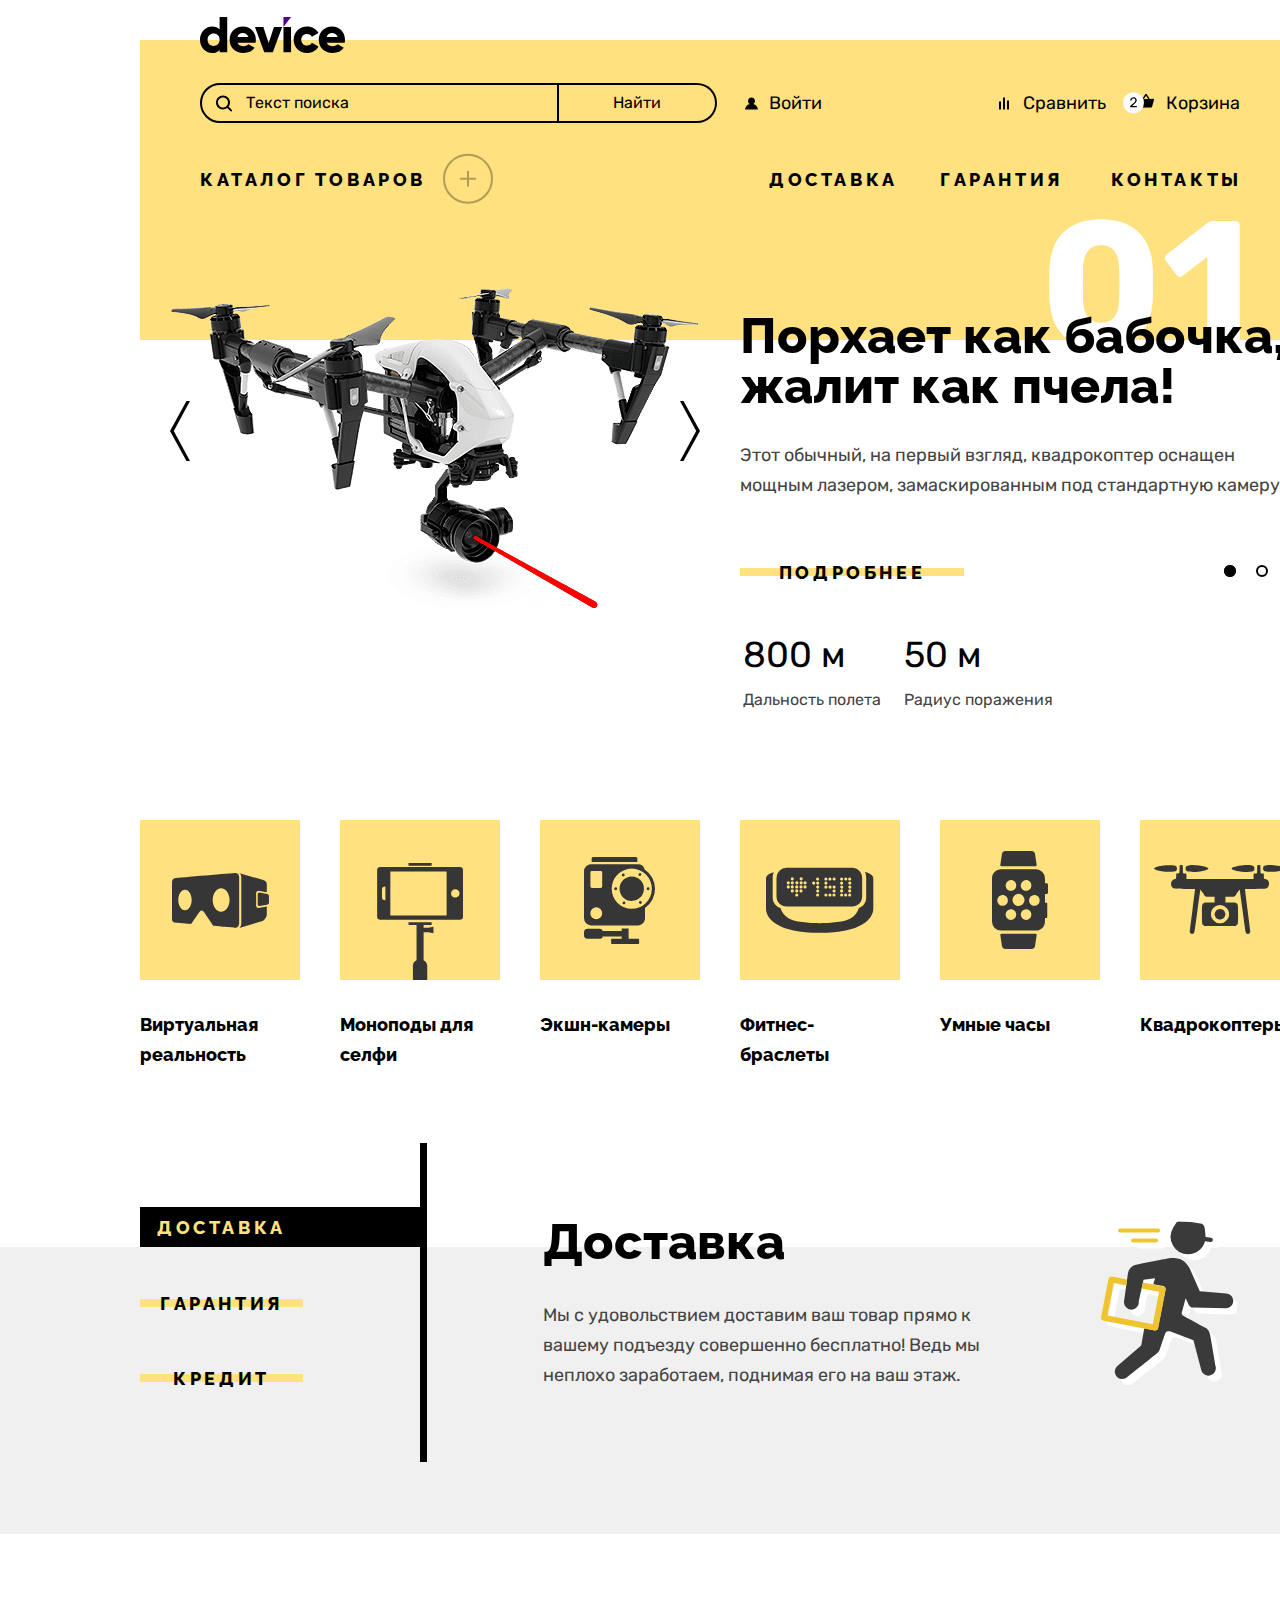
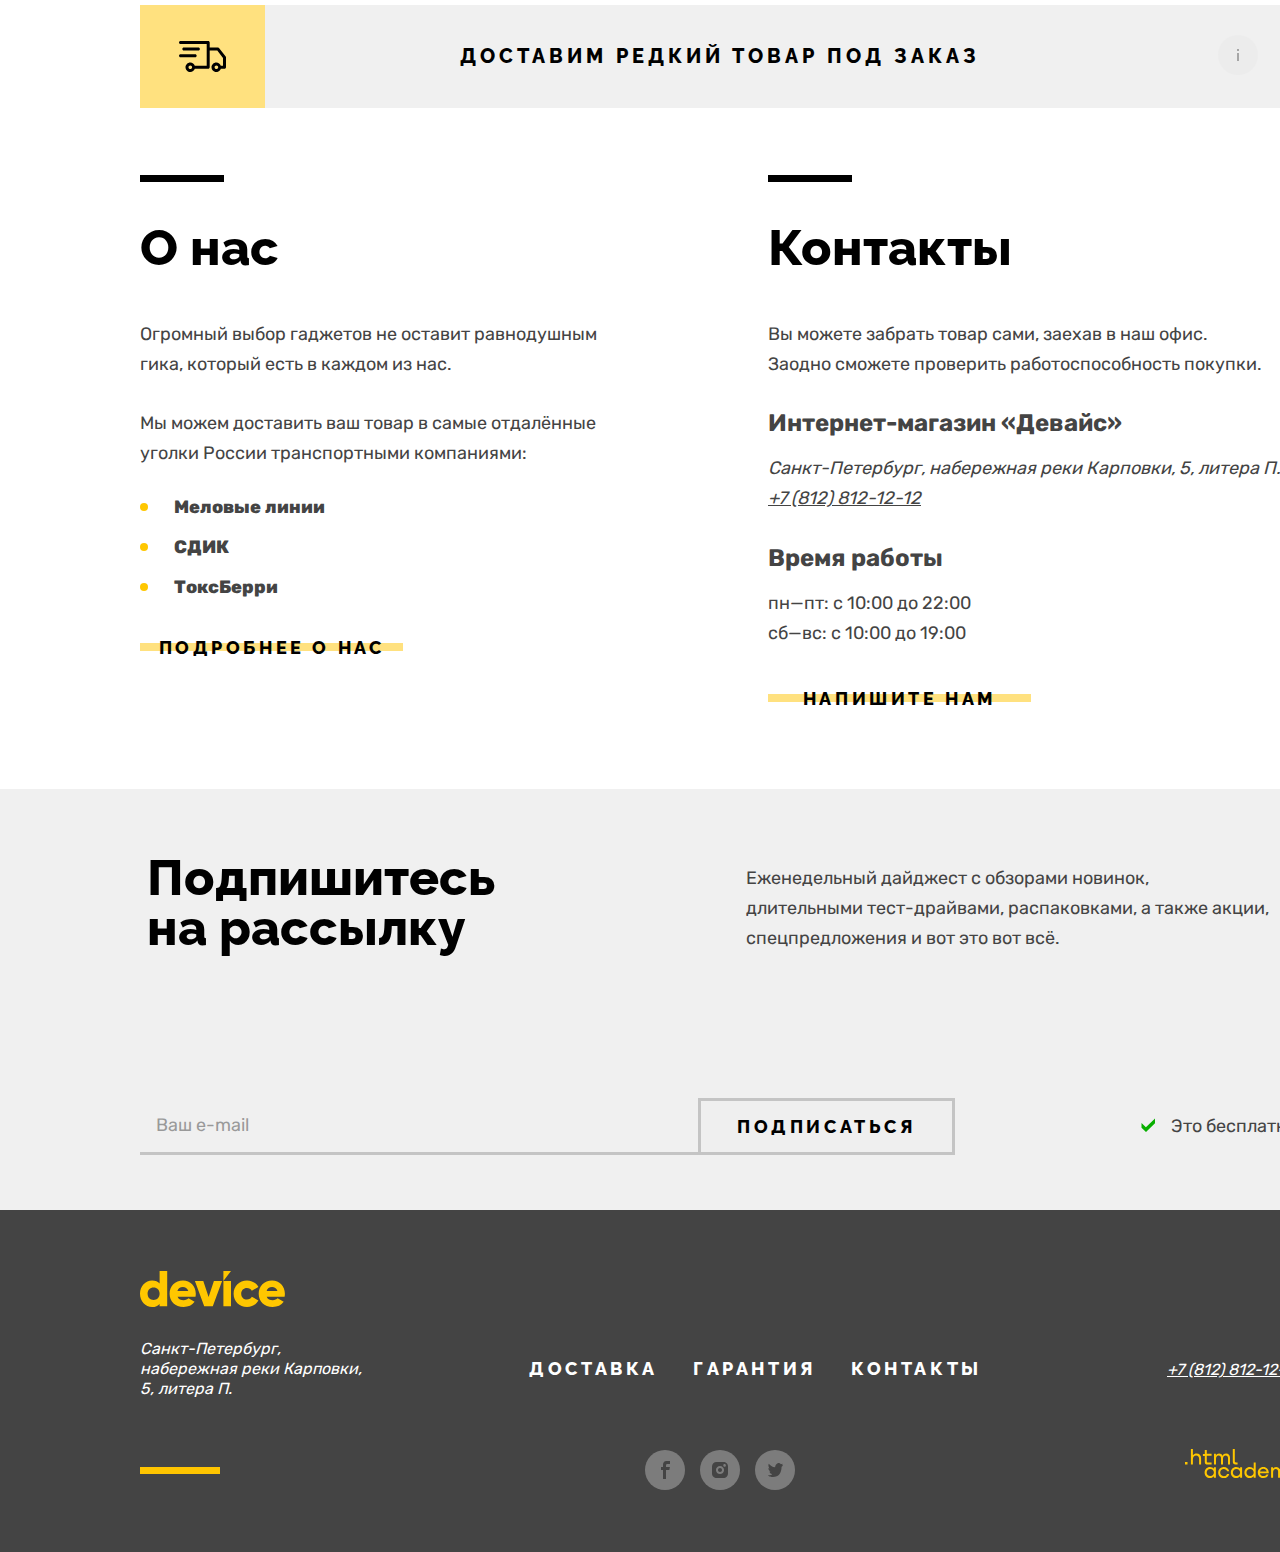
==== commit 17fd9bf2: "Merge pull request #10 from KatieZuzukina/master" ====
--- a/index.html
+++ b/index.html
@@ -22,7 +22,8 @@
 
       <div class="header-top">
         <form class="search-header" action="https://echo.htmlacademy.ru/" method="post">
-          <input class="search-input" type="search" id="search-text" name="text" placeholder="Поиск по сайту">
+          <input class="search-input" type="search" id="search-text" name="text" placeholder="Поиск по сайту"
+            value="Текст поиска">
           <button class="search-button" type="submit">Найти</button>
         </form>
 
@@ -181,110 +182,117 @@
         </div>
 
         <div class="slider">
-          <h2 class="visually-hidden" hidden>Квадрокоптер</h2>
-          <div class="slider-image">
-            <img class="slider-image" src="images/slider/slider-1.png" width="560" height="560" alt="Квадрокоптер.">
-            <div class="slider-arrows">
-              <button class="slider-prev" type="button">
-                <span class="visually-hidden">Предыдущее фото</span>
-              </button>
-              <button class="slider-next" type="button">
-                <span class="visually-hidden">Следующее фото</span>
-              </button>
+          <div class="slider-wrapper">
+            <h2 class="visually-hidden" hidden>Квадрокоптер</h2>
+            <div class="slider-image">
+              <img class="slider-image" src="images/slider/slider-1.png" width="560" height="560" alt="Квадрокоптер.">
+              <div class="slider-arrows">
+                <button class="slider-prev" type="button">
+                  <span class="visually-hidden">Предыдущее фото</span>
+                </button>
+                <button class="slider-next" type="button">
+                  <span class="visually-hidden">Следующее фото</span>
+                </button>
+              </div>
+            </div>
+
+            <div class="description">
+              <span class="slider-number">01</span>
+              <h2 class="slider-slogan">Порхает как бабочка, <br>жалит как пчела!</h2>
+              <p class="slider-description">Этот обычный, на первый взгляд, квадрокоптер оснащен мощным лазером,
+                замаскированным под стандартную камеру.</p>
+
+              <div class="sliders-buttons">
+                <a class="more-button button" href="#">Подробнее</a>
+              </div>
+
+              <table class="product characteristic">
+                <tr>
+                  <td>800 м</td>
+                  <td>50 м</td>
+                </tr>
+                <tr>
+                  <th>Дальность полета</th>
+                  <th>Радиус поражения</th>
+                </tr>
+              </table>
             </div>
           </div>
-
-          <div class="description">
-            <span class="slider-number">01</span>
-            <h2 class="slider-slogan">Порхает как бабочка, <br>жалит как пчела!</h2>
-            <p class="slider-description">Этот обычный, на первый взгляд, квадрокоптер оснащен мощным лазером,
-              замаскированным под стандартную камеру.</p>
-
-            <div class="sliders-buttons">
-              <a class="more-button button" href="#">Подробнее</a>
-            </div>
-
-            <table class="product characteristic">
-              <tr>
-                <td>800 м</td>
-                <td>50 м</td>
-              </tr>
-              <tr>
-                <th>Дальность полета</th>
-                <th>Радиус поражения</th>
-              </tr>
-            </table>
+        </div>
+
+        <div class="slider hidden-element">
+          <div class="slider-wrapper">
+            <h2 class="visually-hidden">Умные часы</h2>
+            <div class="slider-image">
+              <img class="slider-image" src="images/slider/slider-2.png" width="560" height="560" alt="Умные часы.">
+              <div class="slider-arrows">
+                <button class="slider-prev" type="button">
+                  <span class="visually-hidden">Предыдущее фото</span>
+                </button>
+                <button class="slider-next" type="button">
+                  <span class="visually-hidden">Следующее фото</span>
+                </button>
+              </div>
+            </div>
+
+            <div class="description">
+              <span class="slider-number">02</span>
+              <h2 class="slider-slogan">Худеем правильно!</h2>
+              <p class="slider-description">Мотивирующие фитнес-браслеты помогут найти в себе силы не пропускать занятия
+                и
+                соблюдать диету.</p>
+              <div class="sliders-buttons">
+                <a class="more-button button" href="#">Подробнее</a>
+              </div>
+              <table class="product characteristic">
+                <tr>
+                  <td>48 часов</td>
+                </tr>
+                <tr>
+                  <th>Без подзарядки</th>
+                </tr>
+              </table>
+            </div>
           </div>
         </div>
 
-        <div class="slider">
-          <h2 class="visually-hidden">Умные часы</h2>
-          <div class="slider-image">
-            <img class="slider-image" src="images/slider/slider-2.png" width="560" height="560" alt="Умные часы.">
-            <div class="slider-arrows">
-              <button class="slider-prev" type="button">
-                <span class="visually-hidden">Предыдущее фото</span>
-              </button>
-              <button class="slider-next" type="button">
-                <span class="visually-hidden">Следующее фото</span>
-              </button>
-            </div>
-          </div>
-
-          <div class="description">
-            <span class="slider-number">02</span>
-            <h2 class="slider-slogan">Худеем правильно!</h2>
-            <p class="slider-description">Мотивирующие фитнес-браслеты помогут найти в себе силы не пропускать занятия и
-              соблюдать диету.</p>
-            <div class="sliders-buttons">
-              <a class="more-button button" href="#">Подробнее</a>
-            </div>
-            <table class="product characteristic">
-              <tr>
-                <td>48 часов</td>
-              </tr>
-              <tr>
-                <th>Без подзарядки</th>
-              </tr>
-            </table>
-          </div>
-        </div>
-
-        <div class="slider">
-          <h2 class="visually-hidden">Селфи-палка</h2>
-          <div class="slider-image">
-            <img class="slider-image" src="images/slider/slider-3.png" width="560" height="560" alt="Селфи-палка.">
-            <div class="slider-arrows">
-              <button class="slider-prev" type="button">
-                <span class="visually-hidden">Предыдущее фото</span>
-              </button>
-              <button class="slider-next" type="button">
-                <span class="visually-hidden">Следующее фото</span>
-              </button>
-            </div>
-          </div>
-
-          <div class="description">
-            <span class="slider-number">03</span>
-            <h2 class="slider-slogan">Делай селфи, как Бен Стиллер! </h2>
-            <p class="slider-description">Самая длинная палка для селфи доступна в нашем магазине.<br>Восемь (Восемь,
-              Карл!) метров длиной и весом всего 5 кг.
-            </p>
-            <div class="sliders-buttons">
-              <a class="more-button button" href="#">Подробнее</a>
-            </div>
-            <table class="product characteristic">
-              <tr>
-                <td>8,5 м</td>
-                <td>5 кг</td>
-                <td>Карбон</td>
-              </tr>
-              <tr>
-                <th>Длина палки</th>
-                <th>Вес палки</th>
-                <th>Материал</th>
-              </tr>
-            </table>
+        <div class="slider hidden-element">
+          <div class="slider-wrapper">
+            <h2 class="visually-hidden">Селфи-палка</h2>
+            <div class="slider-image">
+              <img class="slider-image" src="images/slider/slider-3.png" width="560" height="560" alt="Селфи-палка.">
+              <div class="slider-arrows">
+                <button class="slider-prev" type="button">
+                  <span class="visually-hidden">Предыдущее фото</span>
+                </button>
+                <button class="slider-next" type="button">
+                  <span class="visually-hidden">Следующее фото</span>
+                </button>
+              </div>
+            </div>
+
+            <div class="description">
+              <span class="slider-number">03</span>
+              <h2 class="slider-slogan">Делай селфи, как Бен Стиллер! </h2>
+              <p class="slider-description">Самая длинная палка для селфи доступна в нашем магазине.<br>Восемь (Восемь,
+                Карл!) метров длиной и весом всего 5 кг.
+              </p>
+              <div class="sliders-buttons">
+                <a class="more-button button" href="#">Подробнее</a>
+              </div>
+              <table class="product-characteristic">
+                <tr>
+                  <td>8,5 м</td>
+                  <td>5 кг</td>
+                  <td>Карбон</td>
+                </tr>
+                <tr>
+                  <th>Длина палки</th>
+                  <th>Вес палки</th>
+                  <th>Материал</th>
+                </tr>
+              </table>
+            </div>
           </div>
         </div>
       </section>
@@ -402,7 +410,7 @@
             </div>
           </div>
 
-          <div class="services-description-warranty service-show">
+          <div class="services-description-warranty hidden-element">
             <div class="service">
               <h2 class="service-title">Гарантия</h2>
               <p>Если из-за возгорания купленного у нас товара у вас
@@ -411,7 +419,7 @@
             </div>
           </div>
 
-          <div class="services-description-credit service-show">
+          <div class="services-description-credit hidden-element">
             <div class="service">
               <h2 class="service-title">Кредит</h2>
               <p>Залезть в долговую яму стало проще! Кредитные консультанты подберут для вас наиболее выгодные условия
@@ -600,7 +608,7 @@
               <button class="controls-button-min button-min" type="button">
                 <span class="visually-hidden">Убавить</span>
               </button>
-              <input class="quantity" type="number" min="1" value="1">
+              <input class="quantity" type="number" pattern="[1-99]" value="1">
               <button class="controls-button-max button-max" type="button">
                 <span class="visually-hidden">Прибавить</span>
               </button>
--- a/styles/styles.css
+++ b/styles/styles.css
@@ -73,14 +73,14 @@
     width: 1160px;
     z-index: -1;
     top: 40px;
-} 
+}
 
 .search-header {
     display: flex;
 }
 
 .search-header:focus {
-    border: 2px solid #AF4FFF;
+    outline: 2px solid #AF4FFF;
 }
 
 .search-input:disabled  {
@@ -88,15 +88,29 @@
 }
 
 .search-input {
-   background-color: transparent; 
+   background-color: transparent;
+   outline: none;
    min-width: 359px;
    min-height: 40px;
    border: 2px solid #000000;
    border-radius: 50px 0px 0px 50px;
-   padding-left: 48px;
+   padding-left: 44px;
    background-image: url(../images/search.svg);
    background-repeat: no-repeat;
-   background-position: 20px;
+   background-position: 14px;
+   font-family: inherit;
+   font-size: 16px;
+   line-height: 20px;
+   background-color: #FFE17F;
+}
+
+.search-input[type="search"]::-ms-clear {
+    width: 0;
+    height: 0;
+}
+
+.search-input[type="search"]::-webkit-search-cancel-button {
+    display: none;
 }
 
 .search-input::placeholder {
@@ -113,8 +127,8 @@
     font-size: 16px;
     line-height: 20px;
     margin: 0;
-    min-width: 160px;
-    background-color: transparent; 
+    min-width: 158px;
+    background-color: transparent;
     border: 2px solid #000000;
     border-radius: 0px 20px 20px 0px;
     border-left: none;
@@ -127,17 +141,12 @@
 }
 
 .search-button:active {
-    background-color: #000000;
-    opacity: none;
-}
-
-.search-button:active {
-    color: #FFFFFF;
-    opacity: 0.3;
+    background-color: rgba(0, 0, 0, 1);
+    color: rgba(255, 255, 255, 0.3);
 }
 
 .search-button:focus {
-    border: 2px solid #AF4FFF;
+    outline: 2px solid #AF4FFF;
 }
 
 .search-button:disabled {
@@ -150,9 +159,14 @@
     padding:0 60px;
 }
 
+.logo-link-header {
+    margin: 0;
+    padding: 0;
+}
+
 .logo {
     margin-top: 17px;
-    margin-bottom: 30px;
+    margin-bottom: 21px;
     padding: 0;
 }
 
@@ -163,17 +177,25 @@
 .header-top {
     display: flex;
     justify-content: space-between;
-    margin-bottom: 50px;
+    margin-bottom: 46px;
     align-items: center;
 }
 
 .navigation-link {
-    padding-left: 25px;
+    padding-left: 24px;
     position: relative;
     display: block;
     flex-wrap: wrap;
     color: #000000;
     text-decoration: none;
+}
+
+.navigation-icon:hover, .navigation-link:hover{
+    opacity:  0.6;
+}
+
+.navigation-link:active, .navigation-link:active {
+    opacity: 0.3;
 }
 
 .navigation-icon {
@@ -196,7 +218,7 @@
 
 .navigation-login {
     margin-right: auto;
-    margin-left: 26px;
+    margin-left: 7px;
 }
 
 .popover {
@@ -247,7 +269,7 @@
 
 .popover-device:focus,
 .popover-close-button:focus {
-    border: 2px solid #AF4FFF;
+    outline: 2px solid #AF4FFF;
 }
 
 .popover-device-card {
@@ -272,7 +294,7 @@
 }
 
 .popover-close-button {
-    border: transparent;
+    border: none;
     background-color: transparent;
     padding: 0;
     margin: 0;
@@ -280,6 +302,7 @@
     width: 10px;
     height: 10px;
     margin-left: 20px;
+    display: flex;
 }
 
 .device-card-image {
@@ -316,7 +339,7 @@
 }
 
 .open-basket-text {
-    font-family: "Raleway" ,sans-serif; 
+    font-family: "Raleway" ,sans-serif;
     font-weight: 800;
     line-height: 21px;
     font-size: 18px;
@@ -335,7 +358,7 @@
 }
 
 .open-basket-button:focus {
-    border: 2px solid #AF4FFF;
+    outline: 2px solid #AF4FFF;
 }
 
 .open-basket-text:disabled {
@@ -343,7 +366,7 @@
 }
 
 .header-bottom {
-    font-family: "Raleway" ,sans-serif; 
+    font-family: "Raleway" ,sans-serif;
     line-height: 21px;
     font-weight: 400;
     text-transform: uppercase;
@@ -358,67 +381,65 @@
 }
 
 .navigation-menu-item:first-child {
-    margin-right: auto;
+    margin-right: 330px;
 }
 
 .navigation-menu-item {
-    margin-right: 47px;
     padding: 0;
     list-style-type: none;
 }
 
-.navigation-menu-item:last-child {
-    margin-right: 0;
-    margin-left: 4px;
+.navigation-menu-item:not(:last-child,:first-child) {
+    margin-right: 43px;
 }
 
 .navigation-menu-link {
+    width: 128px;
+    display: flex;
+    text-decoration: none;
+    color: #000000;
+    letter-spacing: .2em;
+    padding:0;
+    margin: 0;
+}
+
+.navigation-catalog-link {
     text-decoration: none;
     color: #000000;
     letter-spacing: .2em;
     padding-right: 13px;
-}
-
-.navigation-catalog-link {
-    text-decoration: none;
-    color: #000000;
-    letter-spacing: .2em;
-    padding-right: 13px;   
-}
-
-.navigation-menu-catalog {
-    position: relative;
-}
-
-.navigation-menu-catalog::before {
+    position: relative;
+}
+
+.navigation-catalog-link::before {
     display: block;
     position: absolute;
     content: "";
     width: 50px;
     height: 51px;
     background-image: url(../images/catalog.svg);
-    right: -50px;
-    top: -15px;
+    right: -54px;
+    top: -16px;
     z-index: 2;
     opacity: 0.3;
     cursor: pointer;
 }
 
-.navigation-menu-catalog:hover::before {
+.navigation-catalog-link:hover::before {
+    background-image: url(../images/catalog-menu.svg);
+}
+
+.navigation-catalog-link:active::before {
     opacity: 1;
 }
 
-.navigation-menu-catalog:active::before {
-    opacity: 1;
-}
-
-.navigation-menu-catalog:focus {
-    border: 2px solid #AF4FFF;
+.navigation-catalog-link:focus {
+    outline: 2px solid #AF4FFF;
 }
 
 .catalog-menu {
-    position: absolute; 
-    left: -60px;
+    position: absolute;
+    left: 0;
     width: 1040px;
     padding: 33px 60px;
     background-color: #FFE17F;
@@ -445,16 +466,25 @@
 
 .catalog-menu-item {
     display: flex;
-    flex-direction: column;    
+    flex-direction: column;
 }
 
 .catalog-menu-item:not(:last-child) {
-    margin-right: 60px;
+    margin-right: 59px;
+}
+
+.catalog-menu-link {
+    padding: 0;
+    margin: 0;
+}
+
+.catalog-menu-link:not(:last-child) {
+    padding-bottom: 19px;
 }
 
 .navigation-menu-item:first-child:hover .catalog-menu {
     display: block;
-} 
+}
 
 .catalog-menu-link:hover {
     opacity: 0.6;
@@ -465,7 +495,7 @@
 }
 
 .catalog-menu-link:focus{
-    border: 2px solid #AF4FFF;
+    outline: 2px solid #AF4FFF;
 }
 
 .navigation-list {
@@ -474,7 +504,7 @@
     list-style-type: none;
     margin: 0;
     padding: 0;
-    width: 245px;
+    width: 241px;
 }
 
 .page-container {
@@ -482,13 +512,17 @@
     margin: 0 auto;
 }
 
-.slider {
+.hidden-element {
+    display: none;
+}
+
+.slider-wrapper {
     display: flex;
     justify-content: space-between;
     position: relative;
 }
 
-.slider::before {
+.slider-wrapper::before {
     content: "";
     position: absolute;
     background-color: #FFE17F;
@@ -503,7 +537,7 @@
     display: flex;
     justify-content: space-between;
     position: absolute;
-    top: 229px;
+    top: 211px;
     left: 30px;
 }
 
@@ -511,7 +545,7 @@
     width: 560px;
     position: relative;
 }
- 
+
 .slider-prev {
     background-image: url(../images/arrow-back.svg);
     width: 20px;
@@ -532,12 +566,12 @@
 
 .description {
     width: 560px;
-    padding-top: 91px;
+    padding-top: 81px;
 }
 
 .description p {
     margin-top: 29px;
-    margin-bottom: 61px;
+    margin-bottom: 52px;
 }
 
 .sliders {
@@ -552,7 +586,7 @@
     flex-wrap: wrap;
     justify-content: end;
     position: absolute;
-    top: 384px;
+    top: 375px;
     right: 0;
     bottom: 0px;
     left: 0;
@@ -620,10 +654,11 @@
     text-align: end;
     padding-right: 49px;
 }
+
 .more-button {
     position: relative;
     display: block;
-    width: 210px;
+    width: 224px;
     box-sizing: border-box;
     border: none;
     background: transparent;
@@ -639,6 +674,7 @@
     font-size: 50px;
     line-height: 50px;
     margin: 0 auto;
+    margin-top: 10px;
 }
 
 .main-index td {
@@ -654,8 +690,12 @@
     padding-top: 12px;
 }
 
+.sliders-buttons {
+    margin-bottom: 44px;
+}
+
 .range {
-    margin: 70px auto; 
+    margin: 61px auto;
 }
 
 .range-list {
@@ -688,7 +728,7 @@
     background-color: #FFE17F;
     width: 160px;
     height: 160px;
-    margin-bottom: 33px;
+    margin-bottom: 30px;
     justify-content: center;
     align-items: center;
 }
@@ -703,14 +743,13 @@
 
 .services-container{
     display: flex;
-    margin-top: 134px;
-    margin-bottom: 110px;
+    margin-top: 137px;
 }
 
 .services::before{
     display: flex;
     width: 100%;
-    height: 319px;
+    height: 287px;
     position: absolute;
     content: "";
     top: 40px;
@@ -719,17 +758,17 @@
 }
 
 .service-item:first-of-type {
-    padding-bottom: 45px;
+    padding-bottom: 36px;
 }
 
 .service-item:last-of-type {
-    padding-top: 55px;
+    padding-top: 35px;
 }
 
 .service-link {
-    width: 160px;
+    width: 163px;
     height: 40px;
-    margin: 0; 
+    margin: 0;
     font-family: "Raleway" ,sans-serif;
     font-size: 18px;
     line-height: 21px;
@@ -740,11 +779,11 @@
     z-index: 1;
     cursor: pointer;
     position: relative;
-} 
+}
 
 .service-link-active:focus::before{
     outline: 2px solid #AF4FFF;
- } 
+ }
 
 .service-link-active:hover {
     color: rgba(255, 225, 127, 0.5);
@@ -766,7 +805,7 @@
     width: 280px;
     height: 40px;
     z-index: -1;
-    top: 0; 
+    top: 0;
     right: 0;
     left: 0;
     bottom: 0;
@@ -778,6 +817,7 @@
     margin: 0;
     position: relative;
     width: 280px;
+    margin-bottom: 139px;
 }
 
 .service-nav::before {
@@ -799,7 +839,6 @@
 .service-description {
     width: 694px;
     margin-left: 123px;
-    margin-top: 9px;
 }
 
 .service {
@@ -810,10 +849,11 @@
     background-image: url("../images/delivery.svg");
     background-repeat: no-repeat;
     background-position: right;
+    margin: 0;
 }
 
 .service p {
-    margin-top: 34px;
+    margin-top: 33px;
 }
 
 .services-description-warranty {
@@ -829,7 +869,7 @@
 }
 
 .delivery {
-    margin: 70px 0; 
+    margin: 68px 0;
 }
 
 .delivery-link {
@@ -861,7 +901,7 @@
     background-repeat: no-repeat;
     background-color: #FFE17F;
     background-position: center;
-    
+
 }
 
 .delivery-link-image::after {
@@ -886,7 +926,7 @@
 .about-company{
     display: flex;
     justify-content: space-between;
-    margin-bottom: 80px;
+    margin-bottom: 70px;
     position: relative;
 }
 
@@ -896,21 +936,22 @@
     width:84px;
     height: 7px;
     background-color: #000000;
-    top:-40px;
+    top:-50px;
 }
 
 .about-us {
-    width: 520px;
+    width: 500px;
     padding-right: 108px;
+    margin-top: -2px;
 }
 
 .about-company h2 {
-    padding-bottom: 48px;
+    padding-bottom: 46px;
     margin: 0 auto;
 }
 
 .about-company p:not(.about-text){
-    padding-bottom: 30px;
+    padding-bottom: 29px;
     margin: 0 auto;
 }
 
@@ -920,22 +961,22 @@
 
 .about-company-link {
    display: block;
-   width: 260px;
+   width: 263px;
    padding-left: 0;
    padding-right: 0;
-   margin-top: 40px;
+   margin-top: 30px;
    position: relative;
-} 
+}
 
 .about-us-list {
     margin: 0 auto;
-    padding-left: 36px;
+    padding-left: 34px;
 }
 
 .about-us-item {
     font-weight: 700;
     line-height: 20px;
-    padding-bottom: 19px;
+    padding-bottom: 20px;
     margin: 0 auto;
     list-style-type: none;
     position: relative;
@@ -956,8 +997,9 @@
     top: 6px;
 }
 
-.contact{
+.contact {
     width: 532px;
+    margin-top: -2px;
 }
 
 .main-index h3 {
@@ -973,7 +1015,7 @@
 .contact-adress-phone {
     color: #444444;
 }
- 
+
 .contacts-schedule {
     margin: 0;
     padding: 0;
@@ -988,10 +1030,12 @@
     width: 348px;
     margin: 0;
     padding: 0;
+    padding-left: 7px;
 }
 
 .subscribe-description {
-    padding-left: 252px;
+    padding-left: 241px;
+    margin: 10px;
 }
 
 .subscribe-container {
@@ -999,7 +1043,7 @@
     width: 1160px;
     margin: 0 auto;
     padding-top: 64px;
-    padding-bottom: 144px;
+    padding-bottom: 130px;
 }
 
 .newsletter {
@@ -1008,7 +1052,7 @@
     padding: 0;
     align-items: center;
     width: 1160px;
-    padding-bottom: 56px;
+    padding-bottom: 51px;
 }
 
 .newsletter-form {
@@ -1016,11 +1060,15 @@
 }
 
 .newsletter-email {
-    width: 557px;
+    width: 540px;
     background-color: transparent;
     border:none;
     padding-left: 16px;
     border-bottom: 3px solid #C4C4C4;
+    font-family: "Rubik", sans-serif;
+    font-weight: 400;
+    font-size: 18px;
+    line-height: 30px;
 }
 
 .newsletter-email::placeholder {
@@ -1034,6 +1082,7 @@
 
 .newsletter-email:focus {
     background-color: #C4C4C4;
+    outline: none;
 }
 
 .newsletter-email:invalid {
@@ -1072,12 +1121,12 @@
 }
 
 .newsletter-button:focus {
-    border: 2px solid #AF4FFF;
+    outline: 2px solid #AF4FFF;
 }
 
 .subscribe-free {
     position: relative;
-    margin-left: 185px;
+    margin-left: 216px;
 }
 
 .subscribe-free::before {
@@ -1087,7 +1136,7 @@
     height: 14px;
     background-image: url(../images/chek.svg);
     top: 7px;
-    left: -28px;
+    left: -30px;
 }
 
 .page-footer {
@@ -1105,7 +1154,7 @@
     display: flex;
     justify-content: space-between;
     align-items: center;
-    margin-top: 35px;
+    margin-top: 23px;
 }
 
 .footer-contact-address {
@@ -1298,7 +1347,7 @@
 }
 
 .breadcrumbs-link:focus {
-    border: 2px solid #AF4FFF;
+    outline: 2px solid #AF4FFF;
 }
 
 .filters {
@@ -1361,11 +1410,11 @@
     opacity: 0.3;
 }
 
-.diapason-wraper-inputs {
+.row-wraper-inputs {
     display: flex;
     }
 
-.diapason-scale {
+.row-scale {
     position: relative;
     margin-top: 30px;
     margin-bottom: 15px;
@@ -1374,7 +1423,7 @@
     background-color: #DCDCDC;
 }
 
-.diapason-bar {
+.row-bar {
     position: absolute;
     width: 119px;
     height: 2px;
@@ -1456,14 +1505,14 @@
 }
 
 .control-mark:focus {
-    border: 2px solid #AF4FFF;
-}
-
-.control-input:disabled + .control-mark {
+    outline: 2px solid #AF4FFF;
+}
+
+.control-input:disabled ~ .control-mark  {
     opacity: 0.1;
 }
 
-.control-input:disabled + .control-label { /* не работает*/
+.control-input:disabled ~ .control-label {
     opacity: 0.1;
 }
 
@@ -1551,7 +1600,7 @@
 }
 
 .sorting--type:focus {
-    border: 2px solid #AF4FFF;
+    outline: 2px solid #AF4FFF;
 }
 
 .sorting-control:disabled {
@@ -1575,7 +1624,7 @@
 
 .sort-arrow {
     opacity: 0.2;
-}  
+}
 
 .sort-arrow-down {
     transform: rotate(180deg);
@@ -1590,7 +1639,7 @@
 }
 
 .sort-buttons:focus {
-    border: 2px solid #AF4FFF;
+    outline: 2px solid #AF4FFF;
     opacity: 0.3;
 }
 
@@ -1642,6 +1691,7 @@
     display: flex;
     flex-direction: column;
     position: relative;
+    cursor: pointer;
 }
 
 .device-card-image {
@@ -1676,7 +1726,7 @@
 }
 
 .device-card:focus {
-    border: 2px solid #AF4FFF;
+    outline: 2px solid #AF4FFF;
     box-sizing: border-box;
 }
 
@@ -1719,7 +1769,7 @@
 }
 
 .button-pagination-show-more:focus {
-    border: 2px solid #AF4FFF;
+    outline: 2px solid #AF4FFF;
 }
 
 .pagination-container {
@@ -1768,7 +1818,7 @@
 }
 .pagination-next-page:focus {
     opacity: 0.3;
-    border: 2px solid #AF4FFF;
+    outline: 2px solid #AF4FFF;
 }
 
 .pagination-next:hover {
@@ -1782,10 +1832,10 @@
 
 .pagination-next:focus {
     background-color: #F0F0F0;
-    border: 2px solid #AF4FFF;
-}
-
-.pagination-link { 
+    outline: 2px solid #AF4FFF;
+}
+
+.pagination-link {
     font-size: 16px;
     line-height: 20px;
     color: #444444;
@@ -1798,7 +1848,7 @@
 }
 
 .pagination-current {
-   opacity: 0.6; 
+   opacity: 0.6;
 }
 
 .pagination-number:active {
@@ -1809,10 +1859,9 @@
 .pagination-number:focus {
     color: #444444;
     opacity: 0.3;
-    border: 2px solid #AF4FFF;
-}
-
-.navigation-item:hover,
+    outline: 2px solid #AF4FFF;
+}
+
 .slider-prev:hover,
 .slider-next:hover,
 .slider-button-active:hover,
@@ -1823,7 +1872,6 @@
     opacity: 0.6;
 }
 
-.navigation-item:active,
 .slider-prev:active,
 .slider-next:active,
 .slider-button-active:active,
@@ -1937,7 +1985,7 @@
 }
 
 .modal-close-button:focus {
-    border: 2px solid #AF4FFF;
+    outline: 2px solid #AF4FFF;
 }
 
 .modal-title {
@@ -1974,7 +2022,7 @@
 }
 
 .field-form:invalid {
-    border: 2px solid #FF3D3D;
+    outline: 2px solid #FF3D3D;
 }
 
 .field-form:invalid + .field-breadcrumbs {
@@ -1992,6 +2040,7 @@
     font-weight: 400;
     font-size: 16px;
     line-height: 20px;
+    outline: none;
 }
 
 .field-form::placeholder {
@@ -2128,7 +2177,7 @@
     transform: rotate(90deg);
 }
 
-.button-max:hover, 
+.button-max:hover,
 .button-min:hover{
     opacity: 0.6;
 }
@@ -2140,7 +2189,7 @@
 
 .button-max:focus,
 .button-min:focus {
-    border-color: 2px solid #AF4FFF;
+    outline: 2px solid #AF4FFF;
 }
 
 .button-max:disabled,
@@ -2149,8 +2198,8 @@
     opacity: 0.3;
 }
 
-.quantity:invalid .controls-button {   /*не работает*/
-    border-color: 2px solid #FF3D3D;
+ .quantity:invalid ~ .controls-button{
+    outline: 2px solid #FF3D3D;
 }
 
 .quantity {
@@ -2163,7 +2212,11 @@
     line-height: 20px;
     margin: 0;
     padding-left: 24px;
-}
+    outline: none;
+}
+
+.quantity:invalid .controls-button {   /*не работает*/
+    border-color: 2px solid #FF3D3D;}
 
 .quantity::-webkit-outer-spin-button,
 .quantity::-webkit-inner-spin-button {
@@ -2178,7 +2231,7 @@
 .send-button {
     width: 160px;
     height: 40px;
-    margin: 0; 
+    margin: 0;
     font-family: "Raleway" ,sans-serif;
     font-size: 18px;
     line-height: 21px;
@@ -2203,3 +2256,4 @@
     top: 14px;
     left: 0;
 }
+
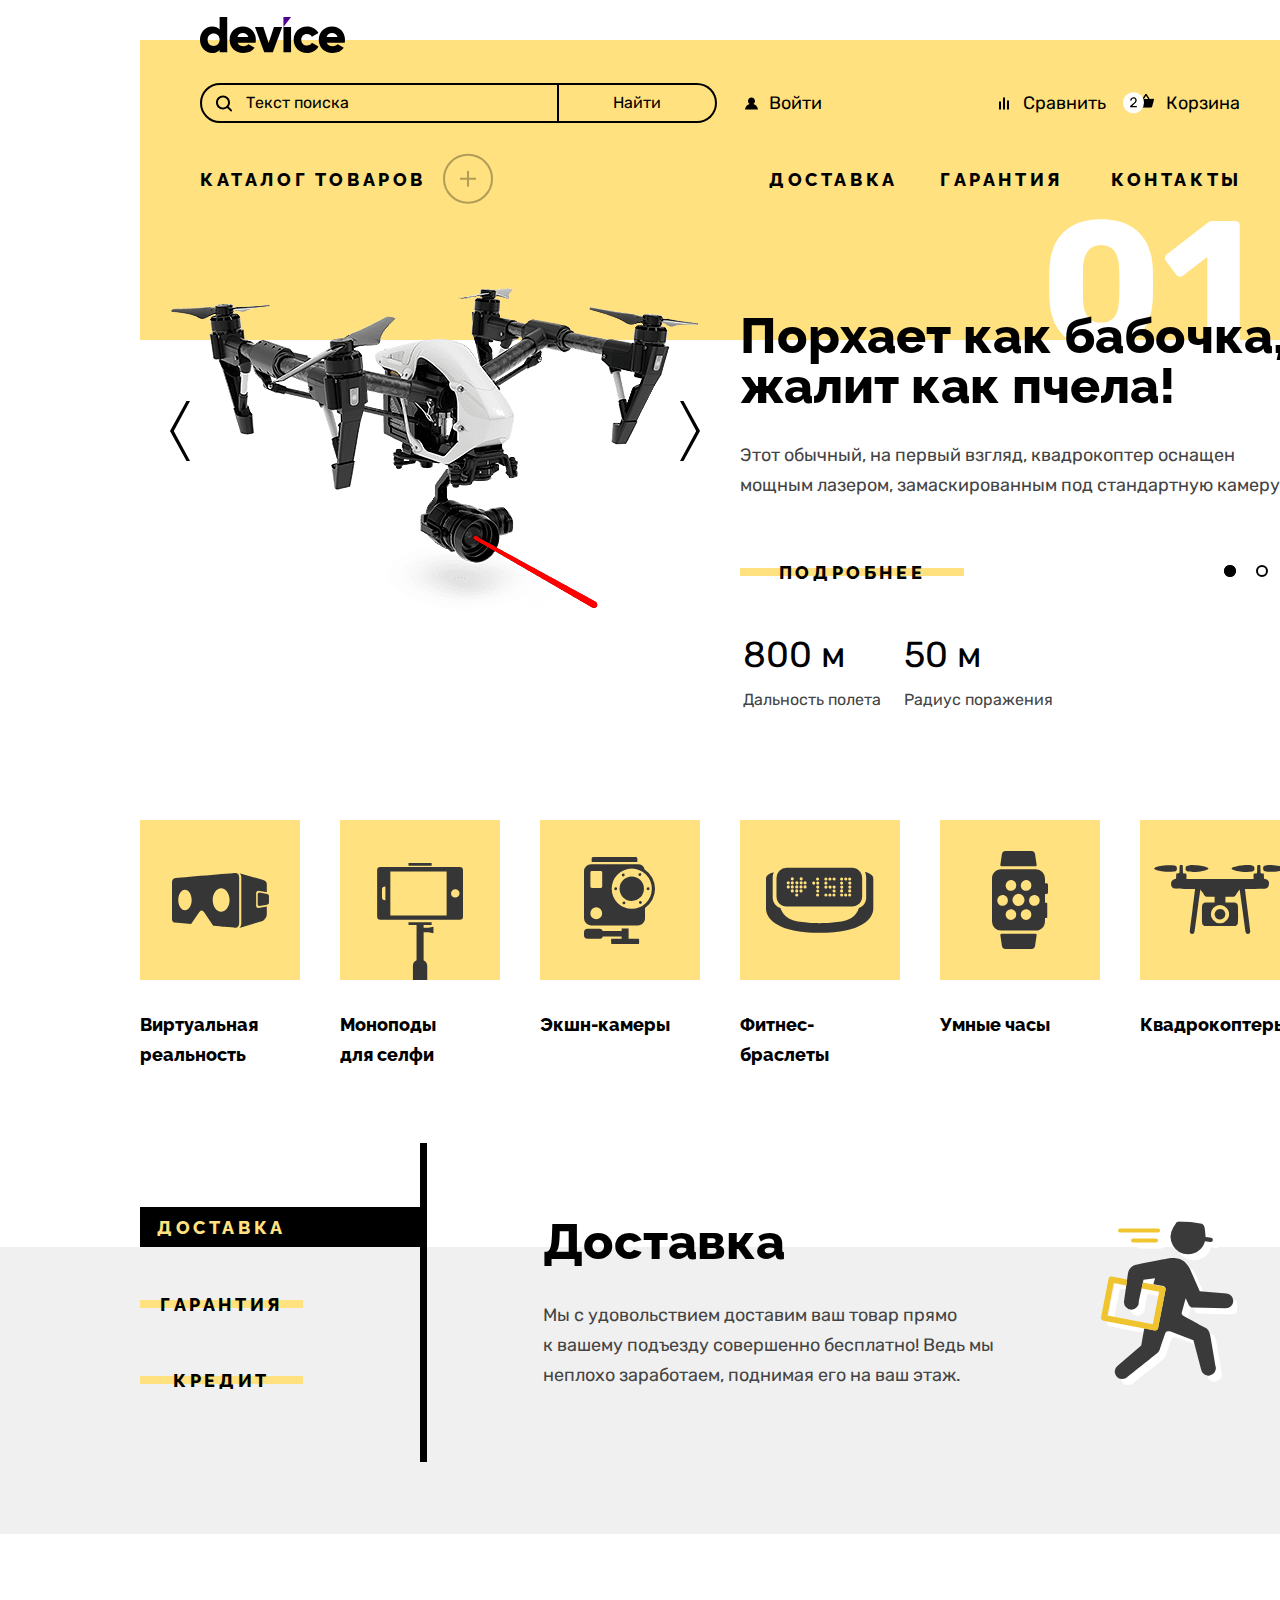
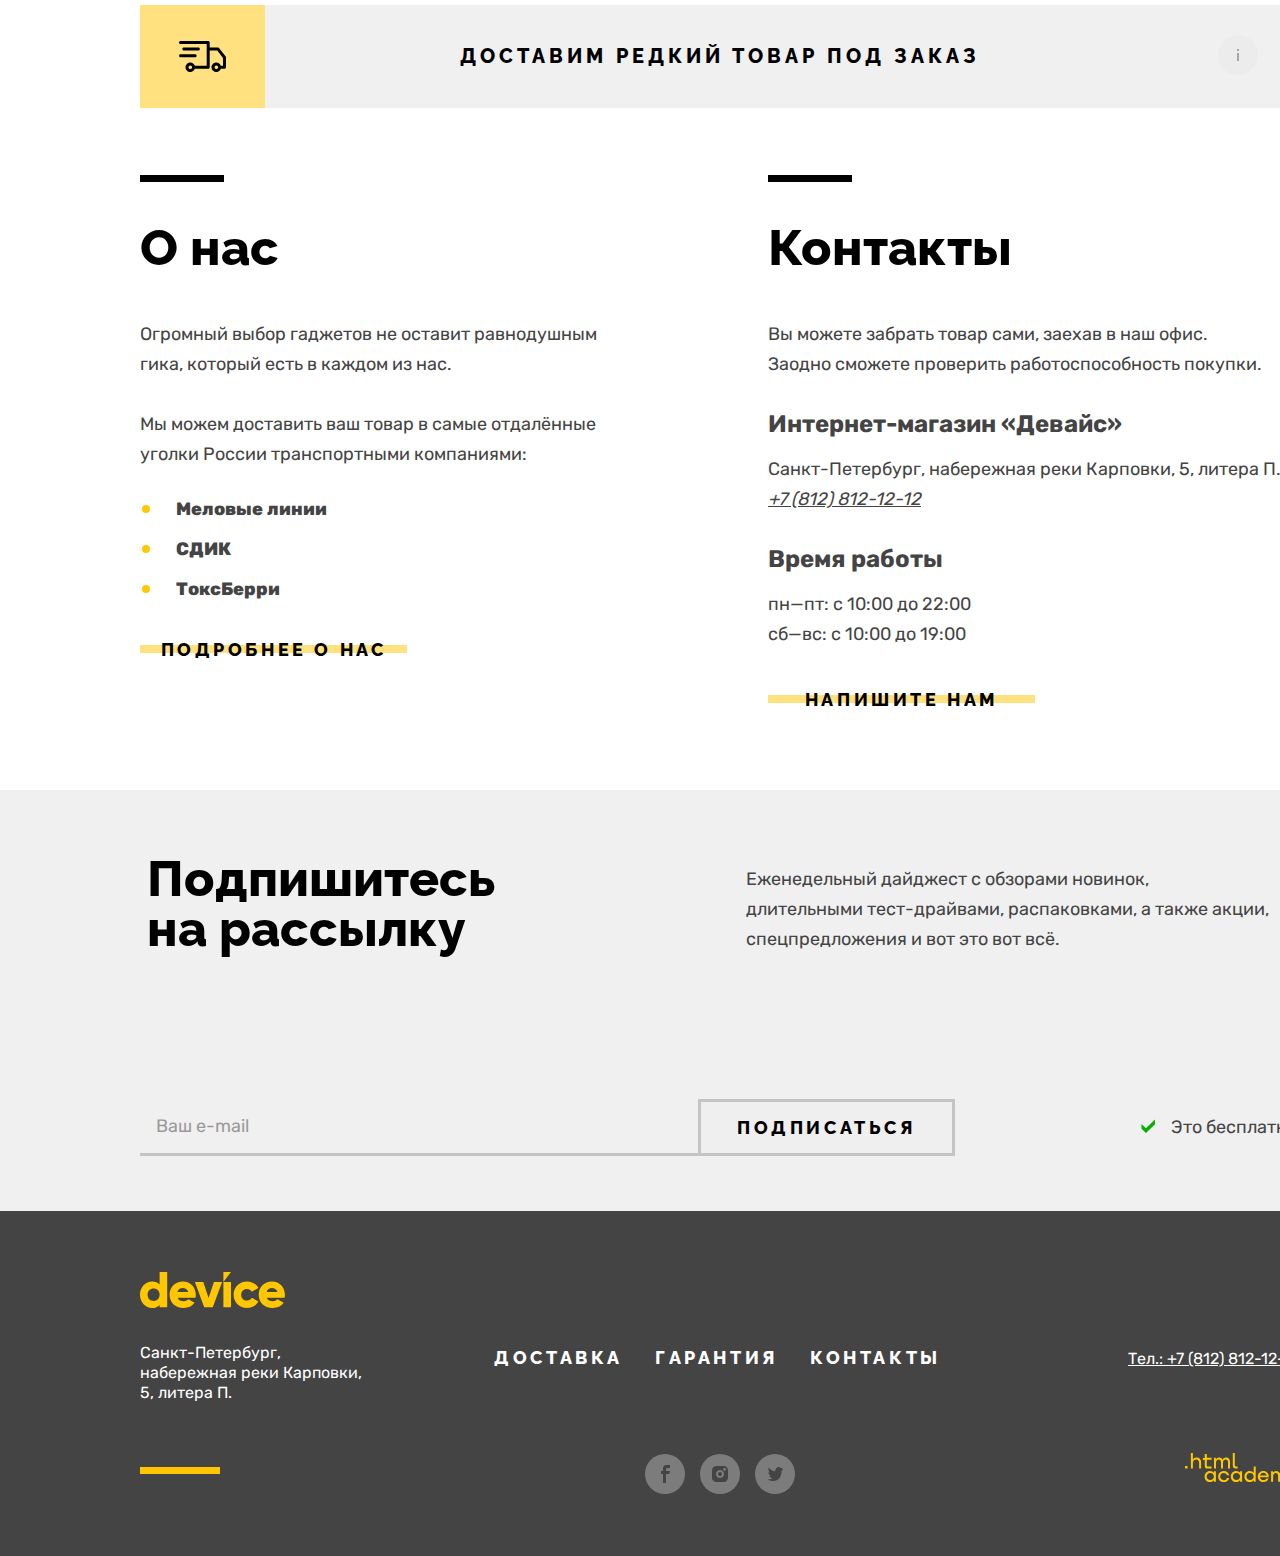
==== commit 9c3d7f72: "делает шлифовку" ====
--- a/index.html
+++ b/index.html
@@ -4,6 +4,7 @@
 <head>
   <meta charset="utf-8">
   <title>HTML Academy: Девайс</title>
+  <link rel="icon" type="image/png" sizes="32x32" href="../1961791-device-33/images/favicon.png">
   <link rel="stylesheet" href="styles/styles.css">
 </head>
 
@@ -78,7 +79,7 @@
                 <ul class="popover-device-list">
                   <li class="popover-device-card">
                     <div class="popover-device">
-                      <img class="device-card-image" src="images/catalog/product-1.jpg" width="39" height="43"
+                      <img class="popover-device-card-image" src="images/catalog/product-1.jpg" width="39" height="43"
                         alt="Любительская селфи-палка.">
                       <p class="device-card-popover">Любительская селфи-палка</p>
                     </div>
@@ -94,7 +95,7 @@
 
                   <li class="popover-device-card">
                     <div class="popover-device">
-                      <img class="device-card-image" src="images/catalog/product-2.jpg" width="39" height="43"
+                      <img class="popover-device-card-image" src="images/catalog/product-2.jpg" width="39" height="43"
                         alt="Профессиональная селфи-палка.">
                       <p class="device-card-popover">Профессиональная селфи-палка</p>
                     </div>
@@ -324,7 +325,7 @@
                     d="M82.82 4.01H3.33A3.19 3.19 0 0 0 .14 7.2V53.6a3.19 3.19 0 0 0 3.19 3.2h79.5A3.19 3.19 0 0 0 86 53.6V7.2A3.19 3.19 0 0 0 82.82 4ZM8.4 37.24h-.22a3.19 3.19 0 0 1-3.2-3.2v-7.28a3.19 3.19 0 0 1 3.2-3.18h.22v13.66ZM69.62 52.4H13.34v-44h56.28v44Zm8.78-17.86a4.15 4.15 0 1 1 0-8.29 4.15 4.15 0 0 1 0 8.3ZM54.65 0H31.5v2.76h23.15V0ZM46.6 64.86V61.9h8.05v-2.76H31.5v2.76h8.04v35.24a6.07 6.07 0 0 0-3.63 5.56V117h14.33v-14.3c0-2.5-1.5-4.63-3.63-5.56v-28h4.8l5.04 1.22v-6.71l-5.05 1.21h-4.8Z"
                     fill="#363636" />
                 </svg>
-              </div>Моноподы для селфи
+              </div>Моноподы для&#160;селфи
             </a>
           </li>
           <li class="range-item">
@@ -404,8 +405,7 @@
           <div class=" services-description-delivery service-show">
             <div class="service">
               <h2 class="service-title">Доставка</h2>
-              <p>Мы с удовольствием доставим ваш товар прямо
-                к вашему подъезду совершенно бесплатно! Ведь
+              <p>Мы с удовольствием доставим ваш товар прямо к&#160;вашему подъезду совершенно бесплатно! Ведь
                 мы неплохо заработаем, поднимая его на ваш этаж.</p>
             </div>
           </div>
@@ -525,7 +525,7 @@
         </ul>
 
         <address class="footer-address">
-          <a class="footer-contact-adress-phone" href="tel:+78128121212">+7 (812) 812-12-12</a>
+          <a class="footer-contact-adress-phone" href="tel:+78128121212">Тел.: +7 (812) 812-12-12</a>
         </address>
       </section>
 
@@ -604,11 +604,11 @@
                 сколько получится по требованиям к провозу багажа.</span>
             </span>
 
-            <span class="controls-button">
+            <span class="controls-button controls-button-invalid">
               <button class="controls-button-min button-min" type="button">
                 <span class="visually-hidden">Убавить</span>
               </button>
-              <input class="quantity" type="number" pattern="[1-99]" value="1">
+              <input class="quantity" type="number" min="1" max="99" value="1">
               <button class="controls-button-max button-max" type="button">
                 <span class="visually-hidden">Прибавить</span>
               </button>
@@ -623,4 +623,4 @@
   </div>
 </body>
 
-</html>+</html>
--- a/styles/styles.css
+++ b/styles/styles.css
@@ -1,1092 +1,1280 @@
 @font-face {
-    font-family: "Raleway";
-    font-style: normal;
-    font-weight: 800;
-    src: url("../fonts/raleway/raleway-800.woff2") format("woff2");
-    font-display: swap;
+  font-family: "Raleway";
+  font-style: normal;
+  font-weight: 800;
+  src: url("../fonts/raleway/raleway-800.woff2") format("woff2");
+  font-display: swap;
 }
 
 @font-face {
-    font-family: "Rubik";
-    font-style: normal;
-    font-weight: 400;
-    src:url("../fonts/rubik/rubik-400.woff2") format("woff2");
-    font-display: swap;
+  font-family: "Rubik";
+  font-style: normal;
+  font-weight: 400;
+  src: url("../fonts/rubik/rubik-400.woff2") format("woff2");
+  font-display: swap;
 }
 
 @font-face {
-    font-family: "Rubik";
-    font-style: normal;
-    font-weight: 700;
-    src: url("../fonts/rubik/rubik-700.woff2") format("woff2");
-    font-display: swap;
+  font-family: "Rubik";
+  font-style: normal;
+  font-weight: 700;
+  src: url("../fonts/rubik/rubik-700.woff2") format("woff2");
+  font-display: swap;
 }
 
 @font-face {
-    font-family: "Rubik";
-    font-style: normal;
-    font-weight: 800;
-    src: url("../fonts/rubik/rubik-800.woff2") format("woff2");
-    font-display: swap;
+  font-family: "Rubik";
+  font-style: normal;
+  font-weight: 800;
+  src: url("../fonts/rubik/rubik-800.woff2") format("woff2");
+  font-display: swap;
 }
 
 html {
-    height: 100%;
+  height: 100%;
 }
 
 body {
-    margin: 0;
-    display: flex;
-    flex-direction: column;
-    min-height: 100%;
-    min-width: 1440px;
-    font-family: "Rubik", sans-serif;
-    font-size: 18px;
-    line-height: 30px;
-    font-weight: 400;
-    color: #444444;
-    background-color: #FFFFFF;
+  margin: 0;
+  display: -webkit-box;
+  display: -ms-flexbox;
+  display: flex;
+  -webkit-box-orient: vertical;
+  -webkit-box-direction: normal;
+      -ms-flex-direction: column;
+          flex-direction: column;
+  min-height: 100%;
+  min-width: 1440px;
+  font-family: "Rubik", sans-serif;
+  font-size: 18px;
+  line-height: 30px;
+  font-weight: 400;
+  color: #444444;
+  background-color: #ffffff;
 }
 
 .visually-hidden {
-    position: absolute;
-    width: 1px;
-    height: 1px;
-    margin: -1px;
-    padding: 0;
-    border: 0;
-    clip: rect(0 0 0 0);
-    overflow: hidden;
+  position: absolute;
+  width: 1px;
+  height: 1px;
+  margin: -1px;
+  padding: 0;
+  border: 0;
+  clip: rect(0 0 0 0);
+  overflow: hidden;
 }
 
 .page-header {
-    width: 1160px;
-    margin: 0 auto;
-    position: relative;
+  width: 1160px;
+  margin: 0 auto;
+  position: relative;
 }
 
 .page-header::before {
-    content: "";
-    position: absolute;
-    background-color: #FFE17F;
-    height: 186px;
-    width: 1160px;
-    z-index: -1;
-    top: 40px;
+  content: "";
+  position: absolute;
+  background-color: #ffe17f;
+  height: 186px;
+  width: 1160px;
+  z-index: -1;
+  top: 40px;
 }
 
 .search-header {
-    display: flex;
+  display: -webkit-box;
+  display: -ms-flexbox;
+  display: flex;
 }
 
 .search-header:focus {
-    outline: 2px solid #AF4FFF;
+  outline: 2px solid #af4fff;
+}
+
+.search-input {
+  background-color: transparent;
+  outline: none;
+  min-width: 359px;
+  min-height: 40px;
+  border: 2px solid #000000;
+  border-radius: 50px 0 0 50px;
+  padding-left: 44px;
+  background-image: url("../images/search.svg");
+  background-repeat: no-repeat;
+  background-position: 14px;
+  font-family: inherit;
+  font-size: 16px;
+  line-height: 20px;
 }
 
 .search-input:disabled  {
-    opacity: 0.3;
-}
-
-.search-input {
-   background-color: transparent;
-   outline: none;
-   min-width: 359px;
-   min-height: 40px;
-   border: 2px solid #000000;
-   border-radius: 50px 0px 0px 50px;
-   padding-left: 44px;
-   background-image: url(../images/search.svg);
-   background-repeat: no-repeat;
-   background-position: 14px;
-   font-family: inherit;
-   font-size: 16px;
-   line-height: 20px;
-   background-color: #FFE17F;
+  opacity: 0.3;
 }
 
 .search-input[type="search"]::-ms-clear {
-    width: 0;
-    height: 0;
+  width: 0;
+  height: 0;
 }
 
 .search-input[type="search"]::-webkit-search-cancel-button {
-    display: none;
+  display: none;
+}
+
+.search-input::-webkit-input-placeholder {
+  font-family: "Rubik", sans-serif;
+  font-weight: 400;
+  font-size: 16px;
+  line-height: 20px;
+  color: #000000;
+  opacity: 0.3;
+}
+
+.search-input::-moz-placeholder {
+  font-family: "Rubik", sans-serif;
+  font-weight: 400;
+  font-size: 16px;
+  line-height: 20px;
+  color: #000000;
+  opacity: 0.3;
+}
+
+.search-input:-ms-input-placeholder {
+  font-family: "Rubik", sans-serif;
+  font-weight: 400;
+  font-size: 16px;
+  line-height: 20px;
+  color: #000000;
+  opacity: 0.3;
+}
+
+.search-input::-ms-input-placeholder {
+  font-family: "Rubik", sans-serif;
+  font-weight: 400;
+  font-size: 16px;
+  line-height: 20px;
+  color: #000000;
+  opacity: 0.3;
 }
 
 .search-input::placeholder {
-    font-family: "Rubik", sans-serif;
-    font-weight: 400;
-    font-size: 16px;
-    line-height: 20px;
-    color: #000000;
-    opacity: 0.3;
+  font-family: "Rubik", sans-serif;
+  font-weight: 400;
+  font-size: 16px;
+  line-height: 20px;
+  color: #000000;
+  opacity: 0.3;
 }
 
 .search-button {
-    font-family: "Rubik", sans-serif;
-    font-size: 16px;
-    line-height: 20px;
-    margin: 0;
-    min-width: 158px;
-    background-color: transparent;
-    border: 2px solid #000000;
-    border-radius: 0px 20px 20px 0px;
-    border-left: none;
-    cursor: pointer;
+  font-family: "Rubik", sans-serif;
+  font-size: 16px;
+  line-height: 20px;
+  margin: 0;
+  min-width: 158px;
+  background-color: transparent;
+  border: 2px solid #000000;
+  border-radius: 0 20px 20px 0;
+  border-left: none;
+  cursor: pointer;
+  display: block;
 }
 
 .search-button:hover {
-    background-color: #000000;
-    color: #FFFFFF;
+  background-color: #000000;
+  color: #ffffff;
 }
 
 .search-button:active {
-    background-color: rgba(0, 0, 0, 1);
-    color: rgba(255, 255, 255, 0.3);
+  background-color: rgba(0, 0, 0, 1);
+  color: rgba(255, 255, 255, 0.3);
 }
 
 .search-button:focus {
-    outline: 2px solid #AF4FFF;
+  outline: 2px solid #af4fff;
 }
 
 .search-button:disabled {
-    opacity: 0.3;
+  opacity: 0.3;
 }
 
 .navigation {
-    width: 1040px;
-    margin: 0 auto;
-    padding:0 60px;
+  width: 1040px;
+  margin: 0 auto;
+  padding:0 60px;
 }
 
 .logo-link-header {
-    margin: 0;
-    padding: 0;
+  margin: 0;
+  padding: 0;
 }
 
 .logo {
-    margin-top: 17px;
-    margin-bottom: 21px;
-    padding: 0;
+  margin-top: 17px;
+  margin-bottom: 21px;
+  padding: 0;
 }
 
 .navigation-item {
-    display: flex;
+  display: -webkit-box;
+  display: -ms-flexbox;
+  display: flex;
 }
 
 .header-top {
-    display: flex;
-    justify-content: space-between;
-    margin-bottom: 46px;
-    align-items: center;
+  display: -webkit-box;
+  display: -ms-flexbox;
+  display: flex;
+  -webkit-box-pack: justify;
+      -ms-flex-pack: justify;
+          justify-content: space-between;
+  margin-bottom: 46px;
+  -webkit-box-align: center;
+      -ms-flex-align: center;
+          align-items: center;
 }
 
 .navigation-link {
-    padding-left: 24px;
-    position: relative;
-    display: block;
-    flex-wrap: wrap;
-    color: #000000;
-    text-decoration: none;
+  padding-left: 24px;
+  position: relative;
+  display: block;
+  -ms-flex-wrap: wrap;
+      flex-wrap: wrap;
+  color: #000000;
+  text-decoration: none;
 }
 
 .navigation-icon:hover, .navigation-link:hover{
-    opacity:  0.6;
+  opacity:  0.6;
 }
 
 .navigation-link:active, .navigation-link:active {
-    opacity: 0.3;
+  opacity: 0.3;
 }
 
 .navigation-icon {
-    position: absolute;
-    top: 0;
-    right: 0;
-    bottom: 0;
-    left: 0;
-    margin: auto;
-    fill: #000000;
+  position: absolute;
+  top: 0;
+  right: 0;
+  bottom: 0;
+  left: 0;
+  margin: auto;
+  fill: #000000;
 }
 
 .navigation-link-basket {
-    padding-left: 43px;
+  padding-left: 43px;
 }
 
 .navigation-link .navigation-icon {
-    right: auto;
+  right: auto;
 }
 
 .navigation-login {
-    margin-right: auto;
-    margin-left: 7px;
+  margin-right: auto;
+  margin-left: 7px;
 }
 
 .popover {
-    min-height: 120px;
-    background-color: #1A1A1A;;
-    position: absolute;
-    top: 130px;
-    right: 0;
-    z-index: 1;
-    box-sizing: border-box;
-    display: none;
+  min-height: 120px;
+  background-color: #1A1A1A;;
+  position: absolute;
+  top: 130px;
+  right: 0;
+  z-index: 1;
+  -webkit-box-sizing: border-box;
+          box-sizing: border-box;
+  display: none;
 }
 
 .popover-open {
-    display: block;
+  display: block;
 }
 
 .popover::before {
-    position: absolute;
-    content: "";
-    background-image: url("../images/tooltip-arrow.svg");
-    width: 14px;
-    height: 6px;
-    position:absolute;
-    top: -6px;
-    right:50%;
-    margin-left: auto;
-    margin-right: auto;
+  position: absolute;
+  content: "";
+  background-image: url("../images/tooltip-arrow.svg");
+  width: 14px;
+  height: 6px;
+  position:absolute;
+  top: -6px;
+  right:50%;
+  margin-left: auto;
+  margin-right: auto;
 }
 
 .popover-cart {
-    width: 320px;
+  width: 320px;
 }
 
 .popover-device {
-    display: flex;
-}
-
-.popover-device:hover,
+  display: -webkit-box;
+  display: -ms-flexbox;
+  display: flex;
+}
+
+.popover-device-card {
+  display: -webkit-box;
+  display: -ms-flexbox;
+  display: flex;
+  -webkit-box-align: start;
+      -ms-flex-align: start;
+          align-items: flex-start;
+  padding: 20px;
+  background-color: #000000;
+}
+
+.device-card-popover {
+  font-weight: 400;
+  font-size: 16px;
+  line-height: 20px;
+  color: #ffffff;
+  padding: 0;
+  margin: 0;
+  padding-left: 23px;
+}
+
+.popover-device-list {
+  padding: 0;
+  margin: 0;
+}
+
+.popover-close-button {
+  border: none;
+  background-color: transparent;
+  padding: 0;
+  margin: 0;
+  cursor: pointer;
+  width: 10px;
+  height: 10px;
+  margin-left: 20px;
+  display: flex;
+}
+
 .popover-close-button:hover {
-    opacity: 0.6;
-}
-
-.popover-device:active,
-.popover-close-button:active{
-    opacity: 0.3;
-}
-
-.popover-device:focus,
-.popover-close-button:focus {
-    outline: 2px solid #AF4FFF;
-}
-
-.popover-device-card {
-    display: flex;
-    align-items: flex-start;
-    padding: 20px;
-    background-color: #000000;
-}
-
-.device-card-popover {
-    font-weight: 400;
-    font-size: 16px;
-    line-height: 20px;
-    color: #FFFFFF;
-    padding: 0;
-    margin: 0;
-}
-
-.popover-device-list {
-    padding: 0;
-    margin: 0;
-}
-
-.popover-close-button {
-    border: none;
-    background-color: transparent;
-    padding: 0;
-    margin: 0;
-    cursor: pointer;
-    width: 10px;
-    height: 10px;
-    margin-left: 20px;
-    display: flex;
-}
-
-.device-card-image {
-    margin-right: 23px;
+  opacity: 0.6;
+}
+
+.popover-close-button:active {
+  opacity: 0.3;
+}
+
+.popover-close-button:focus{
+  outline: 2px solid #AF4FFF;
 }
 
 .popover-total {
-    display: flex;
-    justify-content: space-between;
-    color: #FFFFFF;
-    font-size: 16px;
-    line-height: 20px;
-    padding: 20px;
+  display: -webkit-box;
+  display: -ms-flexbox;
+  display: flex;
+  -webkit-box-pack: justify;
+      -ms-flex-pack: justify;
+          justify-content: space-between;
+  color: #ffffff;
+  font-size: 16px;
+  line-height: 20px;
+  padding: 20px;
 }
 
 .popover-button {
-    background-color: #000000;
+background-color: #000000;
 }
 
 .popover-buttom-image {
-    width: 10px;
-    height: 10px;
-    fill: #FFFFFF;
+  width: 10px;
+  height: 10px;
+  fill: #ffffff;
+}
+
+.popover-device:hover {
+  opacity: 0.6;
+}
+
+.popover-device:active {
+  opacity: 0.3;
+}
+
+.popover-device:focus-within {
+  outline: 2px solid #af4fff;
 }
 
 .open-basket-button {
-    margin: 20px;
-    padding-top: 15px;
-    padding-bottom: 15px;
-    width: 280px;
-    background-color: #FFFFFF;
-    border: none;
-    cursor: pointer;
+  margin: 20px;
+  padding-top: 15px;
+  padding-bottom: 15px;
+  width: 280px;
+  background-color: #ffffff;
+  border: none;
+  cursor: pointer;
 }
 
 .open-basket-text {
-    font-family: "Raleway" ,sans-serif;
-    font-weight: 800;
-    line-height: 21px;
-    font-size: 18px;
-    text-transform: uppercase;
-    letter-spacing: 0.2em;
-    padding: 0;
-    margin: 0;
+  font-family: "Raleway", sans-serif;
+  font-weight: 800;
+  line-height: 21px;
+  font-size: 18px;
+  text-transform: uppercase;
+  letter-spacing: 0.2em;
+  padding: 0;
+  margin: 0;
 }
 
 .open-basket-button:hover {
-    background-color: #FFE17F;
+  background-color: #ffe17f;
 }
 
 .open-basket-text:active {
-    opacity: 0.3;
+  opacity: 0.3;
 }
 
 .open-basket-button:focus {
-    outline: 2px solid #AF4FFF;
+  outline: 2px solid #af4fff;
 }
 
 .open-basket-text:disabled {
-    opacity: 0.3;
+  opacity: 0.3;
 }
 
 .header-bottom {
-    font-family: "Raleway" ,sans-serif;
-    line-height: 21px;
-    font-weight: 400;
-    text-transform: uppercase;
+  font-family: "Raleway", sans-serif;
+  line-height: 21px;
+  font-weight: 400;
+  text-transform: uppercase;
 }
 
 .navigation-menu {
-    display: flex;
-    flex-wrap: wrap;
-    justify-content: flex-start;
-    margin: 0;
-    padding: 0;
+  display: -webkit-box;
+  display: -ms-flexbox;
+  display: flex;
+  -ms-flex-wrap: wrap;
+      flex-wrap: wrap;
+  -webkit-box-pack: start;
+      -ms-flex-pack: start;
+          justify-content: flex-start;
+  margin: 0;
+  padding: 0;
 }
 
 .navigation-menu-item:first-child {
-    margin-right: 330px;
+  margin-right: 330px;
 }
 
 .navigation-menu-item {
-    padding: 0;
-    list-style-type: none;
+  padding: 0;
+  list-style-type: none;
 }
 
 .navigation-menu-item:not(:last-child,:first-child) {
-    margin-right: 43px;
+  margin-right: 43px;
 }
 
 .navigation-menu-link {
-    width: 128px;
-    display: flex;
-    text-decoration: none;
-    color: #000000;
-    letter-spacing: .2em;
-    padding:0;
-    margin: 0;
+  width: 128px;
+  display: -webkit-box;
+  display: -ms-flexbox;
+  display: flex;
+  text-decoration: none;
+  color: #000000;
+  letter-spacing: 0.2em;
+  padding:0;
+  margin: 0;
 }
 
 .navigation-catalog-link {
-    text-decoration: none;
-    color: #000000;
-    letter-spacing: .2em;
-    padding-right: 13px;
-    position: relative;
+  text-decoration: none;
+  color: #000000;
+  letter-spacing: 0.2em;
+  padding-right: 13px;
+  position: relative;
 }
 
 .navigation-catalog-link::before {
-    display: block;
-    position: absolute;
-    content: "";
-    width: 50px;
-    height: 51px;
-    background-image: url(../images/catalog.svg);
-    right: -54px;
-    top: -16px;
-    z-index: 2;
-    opacity: 0.3;
-    cursor: pointer;
+  display: block;
+  position: absolute;
+  content: "";
+  width: 50px;
+  height: 51px;
+  background-image: url("../images/catalog.svg");
+  right: -54px;
+  top: -16px;
+  z-index: 2;
+  opacity: 0.3;
+  cursor: pointer;
 }
 
 .navigation-catalog-link:hover::before {
-    background-image: url(../images/catalog-menu.svg);
+  background-image: url("../images/catalog-menu.svg");
+}
+
+.navigation-menu-item:first-child:hover .navigation-catalog-link::before {
+  background-image: url("../images/catalog-menu.svg");
 }
 
 .navigation-catalog-link:active::before {
-    opacity: 1;
-}
-
-.navigation-catalog-link:focus {
-    outline: 2px solid #AF4FFF;
+  opacity: 1;
+}
+
+.navigation-catalog-link:focus-within::before {
+  outline: 2px solid #af4fff;
 }
 
 .catalog-menu {
-    position: absolute;
-    left: 0;
-    width: 1040px;
-    padding: 33px 60px;
-    background-color: #FFE17F;
-    margin: 0 auto;
-    z-index: 1;
-    display: none;
+  position: absolute;
+  left: 0;
+  width: 1040px;
+  padding: 33px 60px;
+  background-color: #ffe17f;
+  margin: 0 auto;
+  z-index: 1;
+  display: none;
 }
 
 .catalog-menu-list {
-    margin: 0;
-    padding: 0;
-    list-style-type: none;
-    display: flex;
-    z-index: 1;
-    font-family: "Rubik", sans-serif;
-    font-weight: 400;
-    font-size: 16px;
-    line-height: 18px;
-    text-transform: none;
-    text-decoration: none;
-    color: #000000;
-    cursor: pointer;
+  margin: 0;
+  padding: 0;
+  list-style-type: none;
+  display: -webkit-box;
+  display: -ms-flexbox;
+  display: flex;
+  z-index: 1;
+  font-family: "Rubik", sans-serif;
+  font-weight: 400;
+  font-size: 16px;
+  line-height: 18px;
+  text-transform: none;
+  text-decoration: none;
+  color: #000000;
+  cursor: pointer;
 }
 
 .catalog-menu-item {
-    display: flex;
-    flex-direction: column;
+  display: -webkit-box;
+  display: -ms-flexbox;
+  display: flex;
+  -webkit-box-orient: vertical;
+  -webkit-box-direction: normal;
+      -ms-flex-direction: column;
+          flex-direction: column;
 }
 
 .catalog-menu-item:not(:last-child) {
-    margin-right: 59px;
+  margin-right: 59px;
 }
 
 .catalog-menu-link {
-    padding: 0;
-    margin: 0;
+  padding: 0;
+  margin: 0;
 }
 
 .catalog-menu-link:not(:last-child) {
-    padding-bottom: 19px;
+  padding-bottom: 19px;
 }
 
 .navigation-menu-item:first-child:hover .catalog-menu {
-    display: block;
+  display: block;
 }
 
 .catalog-menu-link:hover {
-    opacity: 0.6;
+  opacity: 0.6;
 }
 
 .catalog-menu-link:active {
-    opacity: 0.3;
+  opacity: 0.3;
 }
 
 .catalog-menu-link:focus{
-    outline: 2px solid #AF4FFF;
+  outline: 2px solid #af4fff;
 }
 
 .navigation-list {
-    display: flex;
-    justify-content: space-between;
-    list-style-type: none;
-    margin: 0;
-    padding: 0;
-    width: 241px;
+  display: -webkit-box;
+  display: -ms-flexbox;
+  display: flex;
+  -ms-flex-wrap: wrap;
+      flex-wrap: wrap;
+  -webkit-box-pack: justify;
+      -ms-flex-pack: justify;
+          justify-content: space-between;
+  list-style-type: none;
+  margin: 0;
+  padding: 0;
+  width: 241px;
 }
 
 .page-container {
-    width: 1160px;
-    margin: 0 auto;
+  width: 1160px;
+  margin: 0 auto;
 }
 
 .hidden-element {
-    display: none;
+  display: none;
 }
 
 .slider-wrapper {
-    display: flex;
-    justify-content: space-between;
-    position: relative;
+  display: -webkit-box;
+  display: -ms-flexbox;
+  display: flex;
+  -webkit-box-pack: justify;
+      -ms-flex-pack: justify;
+          justify-content: space-between;
+  position: relative;
 }
 
 .slider-wrapper::before {
-    content: "";
-    position: absolute;
-    background-color: #FFE17F;
-    height: 300px;
-    width: 1160px;
-    z-index: -1;
-    top: -150px;
+  content: "";
+  position: absolute;
+  background-color: #ffe17f;
+  height: 300px;
+  width: 1160px;
+  z-index: -1;
+  top: -150px;
 }
 
 .slider-arrows {
-    width: 530px;
-    display: flex;
-    justify-content: space-between;
-    position: absolute;
-    top: 211px;
-    left: 30px;
+  width: 530px;
+  display: -webkit-box;
+  display: -ms-flexbox;
+  display: flex;
+  -webkit-box-pack: justify;
+      -ms-flex-pack: justify;
+          justify-content: space-between;
+  position: absolute;
+  top: 211px;
+  left: 30px;
 }
 
 .slider-image {
-    width: 560px;
-    position: relative;
+  width: 560px;
+  position: relative;
 }
 
 .slider-prev {
-    background-image: url(../images/arrow-back.svg);
-    width: 20px;
-    height: 60px;
-    border: none;
-    background-color: #FFFFFF;
-    cursor: pointer;
+  background-image: url("../images/arrow-back.svg");
+  width: 20px;
+  height: 60px;
+  border: none;
+  background-color: #ffffff;
+  cursor: pointer;
 }
 
 .slider-next {
-    background-image: url(../images/arrow-forward.svg);
-    width: 20px;
-    height: 60px;
-    border: none;
-    background-color: #FFFFFF;
-    cursor: pointer;
+  background-image: url("../images/arrow-forward.svg");
+  width: 20px;
+  height: 60px;
+  border: none;
+  background-color: #ffffff;
+  cursor: pointer;
 }
 
 .description {
-    width: 560px;
-    padding-top: 81px;
+  width: 560px;
+  padding-top: 81px;
 }
 
 .description p {
-    margin-top: 29px;
-    margin-bottom: 52px;
+  margin-top: 29px;
+  margin-bottom: 52px;
 }
 
 .sliders {
-    position: relative;
+  position: relative;
 }
 
 .sliders-indicator {
-    margin: 0;
-    padding: 0;
-    list-style-type: none;
-    display: flex;
-    flex-wrap: wrap;
-    justify-content: end;
-    position: absolute;
-    top: 375px;
-    right: 0;
-    bottom: 0px;
-    left: 0;
-    z-index: 1;
+  margin: 0;
+  padding: 0;
+  list-style-type: none;
+  display: -webkit-box;
+  display: -ms-flexbox;
+  display: flex;
+  -ms-flex-wrap: wrap;
+      flex-wrap: wrap;
+  -webkit-box-pack: end;
+      -ms-flex-pack: end;
+          justify-content: end;
+  position: absolute;
+  top: 375px;
+  right: 0;
+  bottom: 0px;
+  left: 0;
+  z-index: 1;
 }
 
 .slider-button {
-    width: 12px;
-    height: 12px;
-    border-radius: 100px;
-    padding: 0;
-    background-color: #FFFFFF;
-    margin-left: 20px;
-    cursor: pointer;
-    border: 2px solid #000000;
-    position: relative;
+  width: 12px;
+  height: 12px;
+  border-radius: 100px;
+  padding: 0;
+  background-color: #ffffff;
+  margin-left: 20px;
+  cursor: pointer;
+  border: 2px solid #000000;
+  position: relative;
 }
 
 .slider-button-active::before {
-    content: "";
-    position: absolute;
-    border: 2px solid #000000;
-    box-sizing: border-box;
-    background-color: #000000;
-    width: 12px;
-    height: 12px;
-    border-radius: 100px;
-    top: -2px;
-    left: -2px;
+  content: "";
+  position: absolute;
+  border: 2px solid #000000;
+  -webkit-box-sizing: border-box;
+          box-sizing: border-box;
+  background-color: #000000;
+  width: 12px;
+  height: 12px;
+  border-radius: 100px;
+  top: -2px;
+  left: -2px;
 }
 
 .button {
-    font-family: "Raleway" ,sans-serif;
-    color: #000000;
-    font-size: 18px;
-    line-height: 21px;
-    text-transform: uppercase;
-    text-decoration: none;
-    text-align: center;
-    letter-spacing: 0.2em;
-    cursor: pointer;
-    padding: 10px 0;
-    border: none;
-    background-color: transparent;
-    z-index: 1;
+  font-family: "Raleway", sans-serif;
+  color: #000000;
+  font-size: 18px;
+  line-height: 21px;
+  text-transform: uppercase;
+  text-decoration: none;
+  text-align: center;
+  letter-spacing: 0.2em;
+  cursor: pointer;
+  padding: 10px 0;
+  border: none;
+  background-color: transparent;
+  z-index: 1;
 }
 
 .button::before {
-    content: "";
-    display: block;
-    position: absolute;
-    width: 100%;
-    height: 8px;
-    background-color: #FFE17F;
-    z-index: -1;
-    top: 16px;
+  content: "";
+  display: block;
+  position: absolute;
+  width: 100%;
+  height: 8px;
+  background-color: #ffe17f;
+  z-index: -1;
+  top: 16px;
 }
 
 .slider-number {
-    display: block;
-    font-weight: 700;
-    font-size: 180px;
-    line-height: 30px;
-    color: #FFFFFF;
-    text-align: end;
-    padding-right: 49px;
+  display: block;
+  font-weight: 700;
+  font-size: 180px;
+  line-height: 30px;
+  color: #ffffff;
+  text-align: end;
+  padding-right: 49px;
 }
 
 .more-button {
-    position: relative;
-    display: block;
-    width: 224px;
-    box-sizing: border-box;
-    border: none;
-    background: transparent;
+  position: relative;
+  display: block;
+  width: 224px;
+  -webkit-box-sizing: border-box;
+          box-sizing: border-box;
+  border: none;
+  background: transparent;
+  margin-top: 37px;
 }
 
 .main-container {
-    flex-grow: 1;
+  -webkit-box-flex: 1;
+      -ms-flex-positive: 1;
+          flex-grow: 1;
 }
 
 .main-index h2 {
-    font-family: "Raleway" ,sans-serif;
-    color: #000000;
-    font-size: 50px;
-    line-height: 50px;
-    margin: 0 auto;
-    margin-top: 10px;
+  font-family: "Raleway", sans-serif;
+  color: #000000;
+  font-size: 50px;
+  line-height: 50px;
+  margin: 0 auto;
+  margin-top: 10px;
 }
 
 .main-index td {
-    color: #000000;
-    font-size: 36px;
-    line-height: 30px;
+  color: #000000;
+  font-size: 36px;
+  line-height: 30px;
 }
 
 .main-index th {
-    font-size: 16px;
-    font-weight: normal;
-    padding-right: 20px;
-    padding-top: 12px;
+  font-size: 16px;
+  font-weight: normal;
+  padding-right: 20px;
+  padding-top: 12px;
 }
 
 .sliders-buttons {
-    margin-bottom: 44px;
+  margin-bottom: 44px;
 }
 
 .range {
-    margin: 61px auto;
+  margin: 61px auto;
 }
 
 .range-list {
-    display: flex;
-    flex-wrap: wrap;
-    justify-content: space-between;
-    padding-left: 0;
-    list-style-type: none;
-    margin:0;
+  display: -webkit-box;
+  display: -ms-flexbox;
+  display: flex;
+  -ms-flex-wrap: wrap;
+      flex-wrap: wrap;
+  -webkit-box-pack: justify;
+      -ms-flex-pack: justify;
+          justify-content: space-between;
+  padding-left: 0;
+  list-style-type: none;
+  margin:0;
 }
 
 .range-item {
-    display: block;
-    width: 160px;
-}
-
-.range-link{
-    font-family: "Raleway" ,sans-serif;
-    color: #000000;
-    font-size: 18px;
-    line-height: 24px;
-    text-decoration: none;
-    margin: 0;
-    padding: 0;
-}
-
-.range-image{
-    position: relative;
-    display: flex;
-    background-color: #FFE17F;
-    width: 160px;
-    height: 160px;
-    margin-bottom: 30px;
-    justify-content: center;
-    align-items: center;
+  display: block;
+  width: 160px;
+}
+
+.range-link {
+  font-family: "Raleway", sans-serif;
+  font-weight: 800;
+  color: #000000;
+  font-size: 18px;
+  line-height: 24px;
+  text-decoration: none;
+  margin: 0;
+  padding: 0;
+}
+
+.range-image {
+  position: relative;
+  display: -webkit-box;
+  display: -ms-flexbox;
+  display: flex;
+  background-color: #ffe17f;
+  width: 160px;
+  height: 160px;
+  margin-bottom: 30px;
+  -webkit-box-pack: center;
+      -ms-flex-pack: center;
+          justify-content: center;
+  -webkit-box-align: center;
+      -ms-flex-align: center;
+          align-items: center;
 }
 
 .range-image-phone {
-    align-items: flex-end;
-}
-
-.services{
-    position: relative;
-}
-
-.services-container{
-    display: flex;
-    margin-top: 137px;
-}
-
-.services::before{
-    display: flex;
-    width: 100%;
-    height: 287px;
-    position: absolute;
-    content: "";
-    top: 40px;
-    background-color: #F0F0F0;
-    z-index: -1;
+  -webkit-box-align: end;
+      -ms-flex-align: end;
+          align-items: flex-end;
+}
+
+.services {
+  position: relative;
+}
+
+.services-container {
+  display: -webkit-box;
+  display: -ms-flexbox;
+  display: flex;
+  margin-top: 137px;
+}
+
+.services::before {
+  display: -webkit-box;
+  display: -ms-flexbox;
+  display: flex;
+  width: 100%;
+  height: 287px;
+  position: absolute;
+  content: "";
+  top: 40px;
+  background-color: #f0f0f0;
+  z-index: -1;
 }
 
 .service-item:first-of-type {
-    padding-bottom: 36px;
+  margin-bottom: 36px;
 }
 
 .service-item:last-of-type {
-    padding-top: 35px;
+  margin-top: 35px;
 }
 
 .service-link {
-    width: 163px;
-    height: 40px;
-    margin: 0;
-    font-family: "Raleway" ,sans-serif;
-    font-size: 18px;
-    line-height: 21px;
-    letter-spacing: 0.2em;
-    text-transform: uppercase;
-    border: none;
-    background-color: transparent;
-    z-index: 1;
-    cursor: pointer;
-    position: relative;
-}
-
-.service-link-active:focus::before{
-    outline: 2px solid #AF4FFF;
- }
+  width: 163px;
+  margin: 0;
+  font-family: "Raleway", sans-serif;
+  font-size: 18px;
+  line-height: 21px;
+  letter-spacing: 0.2em;
+  text-transform: uppercase;
+  border: none;
+  background-color: transparent;
+  z-index: 1;
+  cursor: pointer;
+  position: relative;
+}
+
+.service-link-active:focus::before {
+  outline: 2px solid #af4fff;
+}
 
 .service-link-active:hover {
-    color: rgba(255, 225, 127, 0.5);
+  color: rgba(255, 225, 127, 0.5);
 }
 
 .service-link-active:active {
-    color:rgba(255, 225, 127, 0.3);
+  color:rgba(255, 225, 127, 0.3);
 }
 
 .service-link-active {
-    color: #FFE17F;
-    position: relative;
+  color: #ffe17f;
+  position: relative;
 }
 
 .service-link-active::before {
-    position: absolute;
-    content: "";
-    background-color: #000000;
-    width: 280px;
-    height: 40px;
-    z-index: -1;
-    top: 0;
-    right: 0;
-    left: 0;
-    bottom: 0;
-    border: none;
+  position: absolute;
+  content: "";
+  background-color: #000000;
+  width: 280px;
+  height: 40px;
+  z-index: -1;
+  top: 0;
+  right: 0;
+  left: 0;
+  bottom: 0;
+  border: none;
 }
 
 .service-nav {
-    display: flex;
-    margin: 0;
-    position: relative;
-    width: 280px;
-    margin-bottom: 139px;
+  display: -webkit-box;
+  display: -ms-flexbox;
+  display: flex;
+  margin: 0;
+  position: relative;
+  width: 280px;
+  margin-bottom: 139px;
 }
 
 .service-nav::before {
-    position: absolute;
-    content: "";
-    width: 7px;
-    height: 319px;
-    background-color: #000000;
-    right: -7px;
-    top: -64px;
+  position: absolute;
+  content: "";
+  width: 7px;
+  height: 319px;
+  background-color: #000000;
+  right: -7px;
+  top: -64px;
 }
 
 .service-list {
-    margin: 0;
-    padding: 0;
-    list-style-type: none;
+  margin: 0;
+  padding: 0;
+  list-style-type: none;
 }
 
 .service-description {
-    width: 694px;
-    margin-left: 123px;
+  width: 694px;
+  margin-left: 123px;
 }
 
 .service {
-    width: 448px;
+  width: 455px;
 }
 
 .services-description-delivery {
-    background-image: url("../images/delivery.svg");
-    background-repeat: no-repeat;
-    background-position: right;
-    margin: 0;
+  background-image: url("../images/delivery.svg");
+  background-repeat: no-repeat;
+  background-position: right;
+  margin: 0;
 }
 
 .service p {
-    margin-top: 33px;
+  margin-top: 33px;
 }
 
 .services-description-warranty {
-    background-image: url("../images/guarantee.svg");
-    background-repeat: no-repeat;
-    background-position: right;
+  background-image: url("../images/guarantee.svg");
+  background-repeat: no-repeat;
+  background-position: right;
 }
 
 .services-description-credit {
-    background-image: url("../images/credit.svg");
-    background-repeat: no-repeat;
-    background-position: right;
+  background-image: url("../images/credit.svg");
+  background-repeat: no-repeat;
+  background-position: right;
 }
 
 .delivery {
-    margin: 68px 0;
+  margin: 65px 0;
 }
 
 .delivery-link {
-    display: flex;
-    align-items: center;
-    justify-content: center;
-    position: relative;
-    font-family: "Raleway" ,sans-serif;
-    color: #000000;
-    background-color: #F0F0F0;
-    font-size: 20px;
-    line-height: 23px;
-    letter-spacing: 0.2em;
-    text-transform: uppercase;
-    text-decoration: none;
-    text-align: center;
-    padding: 40px 0;
-    margin: 0 auto;
-    margin-bottom: 117px;
+  display: -webkit-box;
+  display: -ms-flexbox;
+  display: flex;
+  -webkit-box-align: center;
+      -ms-flex-align: center;
+          align-items: center;
+  -webkit-box-pack: center;
+      -ms-flex-pack: center;
+          justify-content: center;
+  position: relative;
+  font-family: "Raleway", sans-serif;
+  color: #000000;
+  background-color: #f0f0f0;
+  font-size: 20px;
+  line-height: 23px;
+  letter-spacing: 0.2em;
+  text-transform: uppercase;
+  text-decoration: none;
+  text-align: center;
+  padding: 40px 120px;
+  margin: 0 auto;
+  margin-bottom: 117px;
 }
 
 .delivery-link-image::before {
-    position: absolute;
-    left: 0;
-    content: "";
-    width: 125px;
-    height: 100%;
-    background-image: url(../images/delivery-car.svg);
-    background-repeat: no-repeat;
-    background-color: #FFE17F;
-    background-position: center;
+  position: absolute;
+  left: 0;
+  content: "";
+  width: 125px;
+  height: 100%;
+  background-image: url("../images/delivery-car.svg");
+  background-repeat: no-repeat;
+  background-color: #ffe17f;
+  background-position: center;
 
 }
 
 .delivery-link-image::after {
-    position: absolute;
-    content: "";
-    top: 30px;
-    background-image:  url(../images/info-modal.svg);
-    background-repeat: no-repeat;
-    background-position: center;
-    background-color: rgba(220, 220, 220, 0.5);
-    opacity: 0.3;
-    width: 40px;
-    height: 40px;
-    right: 42px;
-    border-radius: 50%;
+  position: absolute;
+  content: "";
+  top: 30px;
+  background-image: url("../images/info-modal.svg");
+  background-repeat: no-repeat;
+  background-position: center;
+  background-color: rgba(220, 220, 220, 0.5);
+  opacity: 0.3;
+  width: 40px;
+  height: 40px;
+  right: 42px;
+  border-radius: 50%;
 }
 
 .delivery-link-image:hover::after {
-    opacity: 1;
-}
-
-.about-company{
-    display: flex;
-    justify-content: space-between;
-    margin-bottom: 70px;
-    position: relative;
+  opacity: 1;
+}
+
+.about-company {
+  display: -webkit-box;
+  display: -ms-flexbox;
+  display: flex;
+  -webkit-box-pack: justify;
+      -ms-flex-pack: justify;
+          justify-content: space-between;
+  margin-bottom: 70px;
+  position: relative;
 }
 
 .about-company h2::before {
-    content: "";
-    position: absolute;
-    width:84px;
-    height: 7px;
-    background-color: #000000;
-    top:-50px;
+  content: "";
+  position: absolute;
+  width:84px;
+  height: 7px;
+  background-color: #000000;
+  top:-50px;
 }
 
 .about-us {
-    width: 500px;
-    padding-right: 108px;
-    margin-top: -2px;
+  width: 500px;
+  padding-right: 108px;
+  margin-top: -2px;
 }
 
 .about-company h2 {
-    padding-bottom: 46px;
-    margin: 0 auto;
-}
-
-.about-company p:not(.about-text){
-    padding-bottom: 29px;
-    margin: 0 auto;
+  padding-bottom: 46px;
+  margin: 0 auto;
+}
+
+.about-company p:not(.about-text) {
+  padding-bottom: 30px;
+  margin: 0 auto;
+  -webkit-margin-after: 0;
+          margin-block-end: 0;
+  -webkit-margin-before: 0;
+          margin-block-start: 0;
 }
 
 .about-company h3 {
-    padding-bottom: 15px;
+  padding-bottom: 15px;
 }
 
 .about-company-link {
-   display: block;
-   width: 263px;
-   padding-left: 0;
-   padding-right: 0;
-   margin-top: 30px;
-   position: relative;
+display: block;
+width: 267px;
+padding-left: 0;
+padding-right: 0;
+margin-top: 30px;
+position: relative;
 }
 
 .about-us-list {
-    margin: 0 auto;
-    padding-left: 34px;
+  margin: 0 auto;
+  padding-left: 36px;
 }
 
 .about-us-item {
-    font-weight: 700;
-    line-height: 20px;
-    padding-bottom: 20px;
-    margin: 0 auto;
-    list-style-type: none;
-    position: relative;
+  font-weight: 700;
+  line-height: 20px;
+  padding-bottom: 20px;
+  margin: 0 auto;
+  list-style-type: none;
+  position: relative;
 }
 
 .about-us-item:last-of-type {
-    padding: 0;
+  padding: 0;
 }
 
 .about-us-item::before {
-    content: "";
-    position: absolute;
-    background-color: #FFC700;
-    width: 8px;
-    height: 8px;
-    border-radius: 100px;
-    left:-34px;
-    top: 6px;
+  content: "";
+  position: absolute;
+  background-color: #ffc700;
+  width: 8px;
+  height: 8px;
+  border-radius: 50%;
+  left:-34px;
+  top: 6px;
 }
 
 .contact {
-    width: 532px;
-    margin-top: -2px;
+  width: 532px;
+  margin-top: -2px;
 }
 
 .main-index h3 {
-    font-weight: 700;
-    font-size: 24px;
-    margin: 0 auto;
+  font-weight: 700;
+  font-size: 24px;
+  margin: 0 auto;
 }
 
 .contact-address {
-    margin-bottom: 30px;
+  margin-bottom: 30px;
 }
 
 .contact-adress-phone {
-    color: #444444;
+  color: #444444;
 }
 
 .contacts-schedule {
-    margin: 0;
-    padding: 0;
-    list-style-type: none;
+  margin: 0;
+  padding: 0;
+  list-style-type: none;
 }
 
 .subscribe {
-    background-color: #F0F0F0;
+  background-color: #f0f0f0;
 }
 
 .subscribe h2 {
-    width: 348px;
-    margin: 0;
-    padding: 0;
-    padding-left: 7px;
+  width: 348px;
+  margin: 0;
+  padding: 0;
+  padding-left: 7px;
 }
 
 .subscribe-description {
-    padding-left: 241px;
-    margin: 10px;
+  padding-left: 241px;
+  margin: 10px;
 }
 
 .subscribe-container {
-    display: flex;
-    width: 1160px;
-    margin: 0 auto;
-    padding-top: 64px;
-    padding-bottom: 130px;
+  display: -webkit-box;
+  display: -ms-flexbox;
+  display: flex;
+  width: 1160px;
+  margin: 0 auto;
+  padding-top: 64px;
+  padding-bottom: 130px;
 }
 
 .newsletter {
-    display: flex;
-    margin: 0 auto;
-    padding: 0;
-    align-items: center;
-    width: 1160px;
-    padding-bottom: 51px;
+  display: -webkit-box;
+  display: -ms-flexbox;
+  display: flex;
+  margin: 0 auto;
+  padding: 0;
+  -webkit-box-align: center;
+      -ms-flex-align: center;
+          align-items: center;
+  width: 1160px;
+  padding-bottom: 51px;
 }
 
 .newsletter-form {
-    display: flex;
+  display: -webkit-box;
+  display: -ms-flexbox;
+  display: flex;
 }
 
 .newsletter-email {
-    width: 540px;
-    background-color: transparent;
-    border:none;
-    padding-left: 16px;
-    border-bottom: 3px solid #C4C4C4;
-    font-family: "Rubik", sans-serif;
-    font-weight: 400;
-    font-size: 18px;
-    line-height: 30px;
+  width: 540px;
+  background-color: transparent;
+  border: none;
+  padding-left: 16px;
+  border-bottom: 3px solid #c4c4c4;
+  font-family: "Rubik", sans-serif;
+  font-weight: 400;
+  font-size: 18px;
+  line-height: 30px;
+}
+
+.newsletter-email::-webkit-input-placeholder {
+  font-family: "Rubik", sans-serif;
+  font-weight: 400;
+  font-size: 18px;
+  line-height: 30px;
+  color: #444444;
+  opacity: 0.5;
+}
+
+.newsletter-email::-moz-placeholder {
+  font-family: "Rubik", sans-serif;
+  font-weight: 400;
+  font-size: 18px;
+  line-height: 30px;
+  color: #444444;
+  opacity: 0.5;
+}
+
+.newsletter-email:-ms-input-placeholder {
+  font-family: "Rubik", sans-serif;
+  font-weight: 400;
+  font-size: 18px;
+  line-height: 30px;
+  color: #444444;
+  opacity: 0.5;
+}
+
+.newsletter-email::-ms-input-placeholder {
+  font-family: "Rubik", sans-serif;
+  font-weight: 400;
+  font-size: 18px;
+  line-height: 30px;
+  color: #444444;
+  opacity: 0.5;
 }
 
 .newsletter-email::placeholder {
-    font-family: "Rubik", sans-serif;
-    font-weight: 400;
-    font-size: 18px;
-    line-height: 30px;
-    color: #444444;
-    opacity: 0.5;
+  font-family: "Rubik", sans-serif;
+  font-weight: 400;
+  font-size: 18px;
+  line-height: 30px;
+  color: #444444;
+  opacity: 0.5;
 }
 
 .newsletter-email:focus {
-    background-color: #C4C4C4;
-    outline: none;
+  background-color: #c4c4c4;
+  outline: none;
 }
 
 .newsletter-email:invalid {
-    border-color: #FF3D3D;
+  border-color: #ff3d3d;
 }
 
 .newsletter-email:disabled {
@@ -1094,772 +1282,908 @@
 }
 
 .newsletter-button {
-    font-family: "Raleway", sans-serif;
-    font-weight: 800;
-    font-size: 18px;
-    line-height: 21px;
-    letter-spacing: 0.2em;
-    text-transform: uppercase;
-    margin: 0;
-    padding: 0;
-    border: 3px solid #C4C4C4;
-    padding: 15px 36px;
-    cursor: pointer;
+  font-family: "Raleway", sans-serif;
+  font-weight: 800;
+  font-size: 18px;
+  line-height: 21px;
+  letter-spacing: 0.2em;
+  text-transform: uppercase;
+  margin: 0;
+  padding: 0;
+  border: 3px solid #c4c4c4;
+  padding: 15px 36px;
+  cursor: pointer;
 }
 
 .newsletter-button:hover {
-    background-color: #000000;
-    border: 3px solid #000000;
-    color: #FFFFFF;
+  background-color: #000000;
+  border: 3px solid #000000;
+  color: #ffffff;
 }
 
 .newsletter-button:active {
-    background-color: #000000;
-    border: 3px solid #000000;
-    color: #FFFFFF;
-    opacity: 0.3;
+  background-color: #000000;
+  border: 3px solid #000000;
+  color: #ffffff;
+  opacity: 0.3;
 }
 
 .newsletter-button:focus {
-    outline: 2px solid #AF4FFF;
+  outline: 2px solid #af4fff;
 }
 
 .subscribe-free {
-    position: relative;
-    margin-left: 216px;
+  position: relative;
+  margin-left: 216px;
 }
 
 .subscribe-free::before {
-    position: absolute;
-    content: "";
-    width: 14px;
-    height: 14px;
-    background-image: url(../images/chek.svg);
-    top: 7px;
-    left: -30px;
+  position: absolute;
+  content: "";
+  width: 14px;
+  height: 14px;
+  background-image: url("../images/chek.svg");
+  top: 7px;
+  left: -30px;
 }
 
 .page-footer {
-    color:#FFFFFF;
-    background-color: #444444;
+  color: #ffffff;
+  background-color: #444444;
 }
 
 .footer-container {
-    width: 1160px;
-    padding: 61px 140px;
-    margin: 0 auto;
+  width: 1160px;
+  padding: 61px 140px;
+  margin: 0 auto;
 }
 
 .footer-contacts {
-    display: flex;
-    justify-content: space-between;
-    align-items: center;
-    margin-top: 23px;
+  display: -webkit-box;
+  display: -ms-flexbox;
+  display: flex;
+  -webkit-box-pack: justify;
+      -ms-flex-pack: justify;
+          justify-content: space-between;
+  margin-top: 26px;
 }
 
 .footer-contact-address {
-    width: 239px;
-    font-size: 16px;
-    line-height: 20px;
-    margin: 0;
-    padding: 0;
+  width: 239px;
+  font-size: 16px;
+  line-height: 20px;
+  margin: 0;
+  padding: 0;
 }
 
 .footer-service-list {
-    margin: 0;
-    padding: 0;
-    list-style-type: none;
-    display: flex;
-    flex-wrap: wrap;
-    justify-content: space-between;
+  margin: 0;
+  padding: 0;
+  padding-right: 40px;
+  list-style-type: none;
+  display: -webkit-box;
+  display: -ms-flexbox;
+  display: flex;
+  -ms-flex-wrap: wrap;
+      flex-wrap: wrap;
+  -webkit-box-pack: justify;
+      -ms-flex-pack: justify;
+          justify-content: space-between;
 }
 
 .footer-service-item {
-    margin-right: 35px;
+  margin-right: 32px;
 }
 
 .footer-service-link {
-    font-family: "Raleway" ,sans-serif;
-    color:#FFFFFF;
-    font-size: 18px;
-    line-height: 21px;
-    text-transform: uppercase;
-    text-decoration: none;
-    letter-spacing: 0.2em;
+  font-family: "Raleway", sans-serif;
+  color: #ffffff;
+  font-size: 18px;
+  line-height: 21px;
+  text-transform: uppercase;
+  text-decoration: none;
+  letter-spacing: 0.2em;
 }
 
 .footer-service-link:hover::before{
-    content: "";
-    position: absolute;
-    width: 125px;
-    height: 2px;
-    top: 25px;
-    background-color: #FFC700;
+  content: "";
+  position: absolute;
+  width: 125px;
+  height: 2px;
+  top: 25px;
+  background-color: #ffc700;
 }
 
 .footer-service-link:hover {
-    color: #FFC700;
-    position: relative;
+  color: #ffc700;
+  position: relative;
 }
 
 .footer-button {
-    color:#FFFFFF;
-    text-decoration: none;
+  color:#ffffff;
+  text-decoration: none;
 }
 
 .htmlacademy-logo {
-    fill:#FFC700;
+  fill:#ffc700;
 }
 
 .about-text {
-    margin: 0 auto;
+  margin: 0 auto;
+  font-style: normal;
 }
 
 .footer-contact-adress-phone {
-    color:#FFFFFF;
-    font-size: 16px;
-    line-height: 20px;
+  color:#ffffff;
+  font-size: 16px;
+  line-height: 20px;
+  font-style: normal;
 }
 
 .footer-service {
-    display: flex;
-    align-items: center;
-    justify-content: flex-end;
-    margin-top: 50px;
-    position: relative;
+  display: -webkit-box;
+  display: -ms-flexbox;
+  display: flex;
+  -webkit-box-align: center;
+      -ms-flex-align: center;
+          align-items: center;
+  -webkit-box-pack: end;
+      -ms-flex-pack: end;
+          justify-content: flex-end;
+  margin-top: 50px;
+  position: relative;
 }
 
 .footer-service::before{
-    content: "";
-    display: block;
-    position: absolute;
-    width: 80px;
-    height: 7px;
-    left: 0;
-    background-color: #FFC500;
+  content: "";
+  display: block;
+  position: absolute;
+  width: 80px;
+  height: 7px;
+  top: 14px;
+  left: 0;
+  background-color: #ffc500;
 }
 
 .footer-social {
-    display: flex;
-    flex-wrap: wrap;
-    margin: 0;
-    list-style-type: none;
-    padding-right: 375px;
+  display: -webkit-box;
+  display: -ms-flexbox;
+  display: flex;
+  -ms-flex-wrap: wrap;
+      flex-wrap: wrap;
+  margin: 0;
+  list-style-type: none;
+  padding-right: 375px;
 }
 
 .footer-social-item {
-    width: 40px;
-    height: 40px;
-    margin-right: 15px;
+  width: 40px;
+  height: 40px;
+  margin-right: 15px;
 }
 
 .footer-button {
-    display: block;
-    height: 40px;
-    background-color: rgba(255, 255, 255, 0.3);
-    background-repeat: no-repeat;
-    background-position: center;
-    border-radius: 100px;
+  display: block;
+  height: 40px;
+  background-color: rgba(255, 255, 255, 0.3);
+  background-repeat: no-repeat;
+  background-position: center;
+  border-radius: 100px;
 }
 
 .footer-button-fb {
-    background-image: url("../images/facebook.svg");
+  background-image: url("../images/facebook.svg");
 }
 
 .footer-button-inst {
-    background-image: url("../images/instagram.svg");
+  background-image: url("../images/instagram.svg");
 }
 .footer-button-tw {
-    background-image: url("../images/twitter.svg");
+  background-image: url("../images/twitter.svg");
 }
 
 /*catalog*/
 .logout {
-    opacity: 0.3;
-    text-align: center;
+  opacity: 0.3;
+  text-align: center;
 }
 
 .navigation-link-sign-out {
-    color: #000000;
-    text-decoration: none;
+  color: #000000;
+  text-decoration: none;
 }
 
 .main-inner h1 {
-    font-family: "Raleway" ,sans-serif;
-    color:#000000;
-    font-size: 50px;
-    line-height: 50px;
-    margin: 0;
-    padding: 0;
+  font-family: "Raleway", sans-serif;
+  color:#000000;
+  font-size: 50px;
+  line-height: 50px;
+  margin: 0;
+  padding: 0;
 }
 
 .container-breadcrumbs {
-    width: 1160px;
-    margin:0 auto;
+  width: 1160px;
+  margin:0 auto;
 }
 
 .inner-header {
-    margin: 72px 60px 32px 60px;
+  margin: 72px 60px 32px;
 }
 
 .breadcrumbs {
-    display: flex;
-    flex-wrap: wrap;
-    list-style-type: none;
-    margin: 0;
-    padding: 0;
-    padding-top: 16px;
+  display: -webkit-box;
+  display: -ms-flexbox;
+  display: flex;
+  -ms-flex-wrap: wrap;
+      flex-wrap: wrap;
+  list-style-type: none;
+  margin: 0;
+  padding: 0;
+  padding-top: 8px;
 }
 
 .breadcrumbs-item {
-    position: relative;
-    margin-right: 36px;
+  position: relative;
+  margin-right: 37px;
 }
 
 .breadcrumbs-item::after {
-    position: absolute;
-    content: "";
-    background-image: url("../images/breadcrumbs.svg");
-    background-position: right;
-    top: 12px;
-    right: -20px;
-    width: 4px;
-    height: 7px;
+  position: absolute;
+  content: "";
+  background-image: url("../images/breadcrumbs.svg");
+  background-position: right;
+  top: 12px;
+  right: -20px;
+  width: 4px;
+  height: 7px;
 }
 
 .breadcrumbs-item:last-child::after {
-    content: none;
+  content: none;
 }
 
 .breadcrumbs-link{
-    color: #000000;
-    font-size: 16px;
-    line-height: 19px;
-    text-decoration: none;
+  color: #000000;
+  font-size: 16px;
+  line-height: 19px;
+  text-decoration: none;
 }
 
 .breadcrumbs-link:hover {
-    opacity: 0.6;
+  opacity: 0.6;
 }
 
 .breadcrumbs-link:active {
-    opacity: 0.3;
+  opacity: 0.3;
 }
 
 .breadcrumbs-link:focus {
-    outline: 2px solid #AF4FFF;
+  outline: 2px solid #af4fff;
 }
 
 .filters {
-    background: #F0F0F0;
+  background: #f0f0f0;
 }
 
 .filters-container {
-    width: 1160px;
-    margin: 0 auto;
-    display: flex;
-}
-
-.filters-top{
-    margin-top: 25px;
-    margin-left: 60px;
-    margin-right: 50px;
+  width: 1160px;
+  margin: 0 auto;
+  display: -webkit-box;
+  display: -ms-flexbox;
+  display: flex;
+}
+
+.filters-top {
+  margin-top: 25px;
+  margin-left: 60px;
+  margin-right: 37px;
 }
 
 .filters h2 {
-    font-family: "Raleway" ,sans-serif;
-    font-size: 16px;
-    line-height: 19px;
-    text-transform: uppercase;
-    margin: 0;
-    padding: 0;
-    letter-spacing: .2em;
+  font-family: "Raleway", sans-serif;
+  font-size: 16px;
+  line-height: 19px;
+  text-transform: uppercase;
+  margin: 0;
+  padding: 0;
+  letter-spacing: 0.2em;
 }
 
 .catalog-filter {
-     margin-top: 72px;
+  margin-top: 72px;
 }
 
 .catalog-filter-group {
-    position: relative;
-    margin: 0;
-    margin-bottom: 47px;
-    padding: 0;
-    border: none;
+  position: relative;
+  margin: 0;
+  padding: 0;
+  border: none;
+}
+
+.catalog-filter-group:first-child {
+  margin-bottom: 46px;
+}
+
+.catalog-filter-group:last-of-type {
+  margin-top: 47px;
 }
 
 .catalog-filter-group::before {
-    position: absolute;
-    content: "";
-    width: 200px;
-    height: 2px;
-    background-color: #000000;
-    top: -32px;
+  position: absolute;
+  content: "";
+  width: 200px;
+  height: 2px;
+  background-color: #000000;
+  top: -35px;
 }
 
 .catalog-filter-title {
-    font-family: "Rubik", sans-serif;
-    font-weight: 700;
-    line-height: 20px;
-    color: #000000;
+  font-family: "Rubik", sans-serif;
+  font-weight: 700;
+  line-height: 20px;
+  color: #000000;
+  padding: 0;
+  margin: 0;
 }
 
 .catalog-filter-label {
-    display: flex;
-    color: #000000;
-    opacity: 0.3;
+  font-family: "Rubik", sans-serif;
+  font-weight: 400;
+  line-height: 18px;
+  font-size: 15px;
+  display: -webkit-box;
+  display: -ms-flexbox;
+  display: flex;
+  color: #000000;
+  opacity: 0.3;
+}
+
+.catalog-filter-label:focus-within {
+  outline: 2px solid #af4fff;
 }
 
 .row-wraper-inputs {
-    display: flex;
-    }
+  display: -webkit-box;
+  display: -ms-flexbox;
+  display: flex;
+}
 
 .row-scale {
-    position: relative;
-    margin-top: 30px;
-    margin-bottom: 15px;
-    width: 200px;
-    height: 2px;
-    background-color: #DCDCDC;
+  position: relative;
+  margin-top: 27px;
+  margin-bottom: 15px;
+  width: 200px;
+  height: 2px;
+  background-color: #dcdcdc;
 }
 
 .row-bar {
-    position: absolute;
-    width: 119px;
-    height: 2px;
-    background-color: #000000;
+  position: absolute;
+  width: 119px;
+  height: 2px;
+  background-color: #000000;
 }
 
 .range-toggle {
-    position: absolute;
-    width: 18px;
-    height: 18px;
-    border-radius: 50%;
-    background: #EBEBEB;
-    border: 2px solid #000000;
-    cursor: pointer;
+  position: absolute;
+  width: 18px;
+  height: 18px;
+  border-radius: 50%;
+  background: #EBEBEB;
+  border: 2px solid #000000;
+  cursor: pointer;
+}
+
+.range-toggle:hover {
+  border-color: rgba(0, 0, 0, 0.5);
+}
+
+.range-toggle:active {
+  background-color: #000000;
+}
+
+.range-toggle:focus-within {
+  border-color: #af4fff;
 }
 
 .toggle-min {
-    top: -8px;
-    left: -6px;
+  top: -8px;
+  left: -9px;
 }
 
 .toggle-max {
-    top: -8px;
-    right: -6px;
+  top: -8px;
+  right: -9px;
 }
 
 .catalog-filter-input {
-    width: 58px;
-    color: #000000;
-    font: inherit;
-    background-color: transparent;
-    border: none;
+  width: 58px;
+  color: #000000;
+  font: inherit;
+  background-color: transparent;
+  border: none;
 }
 
 .catalog-filter-input::-webkit-outer-spin-button,
 .catalog-filter-input::-webkit-inner-spin-button {
-    appearance: none;
-    margin: 0;
+  -webkit-appearance: none;
+          appearance: none;
+  margin: 0;
 }
 
 .catalog-filter-item:not(:last-child) {
-    padding-bottom: 18px;
+  padding-bottom: 18px;
 }
 
 .control {
-    position: relative;
-    display: block;
-    padding-left: 36px;
-    font-family: "Rubik", sans-serif;
-    font-weight: 400;
-    line-height: 19px;
-    font-size: 16px;
-    color: #000000;
+  position: relative;
+  display: block;
+  padding-left: 36px;
+  font-family: "Rubik", sans-serif;
+  font-weight: 400;
+  line-height: 19px;
+  font-size: 16px;
+  color: #000000;
 }
 
 .control-mark {
-    position: absolute;
-    width: 16px;
-    height: 16px;
-    left: 0;
-    border: 2px solid #CCCCCC;
-    border-radius: 3px;
+  position: absolute;
+  width: 16px;
+  height: 16px;
+  left: 0;
+  border: 2px solid #CCCCCC;
+  border-radius: 3px;
 }
 
 .control:hover .control-mark {
-    opacity: 0.6;
+  opacity: 0.6;
 }
 
 .control:hover .control-label {
-    opacity: 0.6;
+  opacity: 0.6;
 }
 
 .control:active .control-mark {
-    opacity: 0.3;
+  opacity: 0.3;
 }
 
 .control:active .control-label {
-    opacity: 0.3;
-}
-
-.control-mark:focus {
-    outline: 2px solid #AF4FFF;
-}
-
-.control-input:disabled ~ .control-mark  {
-    opacity: 0.1;
+  opacity: 0.3;
+}
+
+.control-mark:focus-visible::before {
+  outline: 2px solid #af4fff;
+}
+
+.control-input:disabled ~ .control-mark {
+  opacity: 0.1;
 }
 
 .control-input:disabled ~ .control-label {
-    opacity: 0.1;
+  opacity: 0.1;
 }
 
 .control-input[type="checkbox"]:checked + .control-mark::before {
-    position: absolute;
-    content: "";
-    background-image: url(../images/check.svg);
-    top: 3px;
-    right: 3px;
-    width: 10px;
-    height: 10px;
+  position: absolute;
+  content: "";
+  background-image: url("../images/check.svg");
+  top: 3px;
+  right: 3px;
+  width: 10px;
+  height: 10px;
+}
+
+.control-input[type="radio"] + .control-mark {
+  border-radius: 50%;
 }
 
 .control-input[type="checkbox"]:checked + .control-mark {
-    border: 2px solid #000000;
-}
-
-.control-input[type="radio"] + .control-mark {
-    border-radius: 50%;
+  border: 2px solid #000000;
 }
 
 .control-input[type="radio"]:checked + .control-mark::before {
-    position: absolute;
-    content: "";
-    top: 4px;
-    right: 4px;
-    width: 8px;
-    height: 8px;
-    border-radius: 50%;
-    background-color: #000000;
+  position: absolute;
+  content: "";
+  top: 4px;
+  right: 4px;
+  width: 8px;
+  height: 8px;
+  border-radius: 50%;
+  background-color: #000000;
 }
 
 .control-input[type="radio"]:checked + .control-mark {
-    border: 2px solid #000000;
+  border: 2px solid #000000;
 }
 
 .catalog-filter-list {
-    margin: 0;
-    padding: 0;
-    list-style-type: none;
-    margin-top: 21px;
+  margin: 0;
+  padding: 0;
+  list-style-type: none;
+  margin-top: 21px;
 }
 
 .catalog-right-column{
-    width: 840px;
-    display: flex;
-    flex-direction: column;
+  width: 840px;
+  display: -webkit-box;
+  display: -ms-flexbox;
+  display: flex;
+  -webkit-box-orient: vertical;
+  -webkit-box-direction: normal;
+      -ms-flex-direction: column;
+          flex-direction: column;
 }
 
 .sorting {
-    display: flex;
-    flex-direction: row;
-    align-items: center;
-    flex-wrap: wrap;
-    justify-content: space-between;
-    padding: 20px 40px;
+  display: -webkit-box;
+  display: -ms-flexbox;
+  display: flex;
+  -webkit-box-orient: horizontal;
+  -webkit-box-direction: normal;
+      -ms-flex-direction: row;
+          flex-direction: row;
+  -webkit-box-align: center;
+      -ms-flex-align: center;
+          align-items: center;
+  -ms-flex-wrap: wrap;
+      flex-wrap: wrap;
+  -webkit-box-pack: justify;
+      -ms-flex-pack: justify;
+          justify-content: space-between;
+  padding: 20px 40px;
 }
 
 .select {
-    position: relative;
-    width: 160px;
+  position: relative;
+  width: 160px;
 }
 
 .sorting-control {
-    width: 100%;
-    font-family: "Rubik", sans-serif;
-    font-weight: 400;
-    font-size: 18px;
-    line-height: 30px;
-    border: none;
-    background-color: #F0F0F0;
-    appearance: none;
-    background-image: url(../images/select.svg);
-    background-repeat: no-repeat;
-    background-position: right 11px center;
-    cursor: pointer;
+  width: 100%;
+  font-family: "Rubik", sans-serif;
+  font-weight: 400;
+  font-size: 18px;
+  line-height: 30px;
+  border: none;
+  background-color: #f0f0f0;
+  -webkit-appearance: none;
+     -moz-appearance: none;
+          appearance: none;
+  background-image: url("../images/select.svg");
+  background-repeat: no-repeat;
+  background-position: right 11px center;
+  cursor: pointer;
 }
 
 .sorting-type:hover {
-    opacity: 0.6;
+  opacity: 0.6;
 }
 
 .sorting-type:active {
-    opacity: 0.3;
-}
-
-.sorting--type:focus {
-    outline: 2px solid #AF4FFF;
+  opacity: 0.3;
+}
+
+.sorting-type:focus {
+  outline: 2px solid #af4fff;
 }
 
 .sorting-control:disabled {
-    opacity: 0.1;
+  opacity: 0.1;
 }
 
 .catalog-sort-buttons {
-    margin: 0;
-    padding: 0;
-    list-style-type: none;
-    cursor: pointer;
-    display: flex;
+  margin: 0;
+  padding: 0;
+  list-style-type: none;
+  cursor: pointer;
+  display: -webkit-box;
+  display: -ms-flexbox;
+  display: flex;
 }
 
 .sort-buttons {
-    display: flex;
-    align-items: center;
-    justify-content: center;
-    width: 30px;
+  display: -webkit-box;
+  display: -ms-flexbox;
+  display: flex;
+  -webkit-box-align: center;
+      -ms-flex-align: center;
+          align-items: center;
+  -webkit-box-pack: center;
+      -ms-flex-pack: center;
+          justify-content: center;
+  width: 30px;
 }
 
 .sort-arrow {
-    opacity: 0.2;
+  opacity: 0.2;
 }
 
 .sort-arrow-down {
-    transform: rotate(180deg);
+  -webkit-transform: rotate(180deg);
+      -ms-transform: rotate(180deg);
+          transform: rotate(180deg);
 }
 
 .sort-buttons-link:hover {
-    opacity: 0.5;
+  opacity: 0.5;
 }
 
 .sort-buttons-link:active {
-    opacity: 1;
-}
-
-.sort-buttons:focus {
-    outline: 2px solid #AF4FFF;
-    opacity: 0.3;
+  opacity: 1;
+}
+
+.sort-buttons:focus-within {
+  outline: 2px solid #af4fff;
+  opacity: 0.3;
 }
 
 .catalog-device {
-    background: #FFFFFF;
-    padding: 70px 40px;
-    display: grid;
-    gap: 44px;
-    grid-auto-columns: 760px;
+  background: #ffffff;
+  padding: 70px 40px;
+  display: -ms-grid;
+  display: grid;
+  gap: 44px;
+  grid-auto-columns: 760px;
 }
 
 .device-list {
-    list-style-type: none;
-    padding: 0;
-    margin: 0;
-    display: grid;
-    grid-template-columns: repeat(2, 360px);
-    gap: 44px 40px;
+  list-style-type: none;
+  padding: 0;
+  margin: 0;
+  display: -ms-grid;
+  display: grid;
+  -ms-grid-columns: 360px 40px 360px;
+  grid-template-columns: repeat(2, 360px);
+  gap: 44px 40px;
 }
 
 .info-button {
-    font-family: "Raleway" ,sans-serif;
-    color: #000000;
-    font-size: 18px;
-    line-height: 21px;
-    text-transform: uppercase;
-    text-decoration: none;
-    text-align: center;
-    letter-spacing: 0.2em;
-    cursor: pointer;
-    padding: 0;
-    border: none;
-    background-color: transparent;
-    z-index: 1;
+  font-family: "Raleway", sans-serif;
+  color: #000000;
+  font-size: 18px;
+  line-height: 21px;
+  text-transform: uppercase;
+  text-decoration: none;
+  text-align: center;
+  letter-spacing: 0.2em;
+  cursor: pointer;
+  padding: 0;
+  border: none;
+  background-color: transparent;
+  z-index: 1;
 }
 
 .info-button::before {
-    content: "";
-    display: block;
-    position: absolute;
-    width: 100%;
-    height: 8px;
-    background-color: #FFE17F;
-    z-index: -1;
-    top: 6px;
+  content: "";
+  display: block;
+  position: absolute;
+  width: 100%;
+  height: 8px;
+  background-color: #ffe17f;
+  z-index: -1;
+  top: 6px;
 }
 
 .device-card {
-    display: flex;
-    flex-direction: column;
-    position: relative;
-    cursor: pointer;
-}
-
-.device-card-image {
-    position: relative;
-    max-width: 100%;
-    border: 1px solid #444444;
+  display: -webkit-box;
+  display: -ms-flexbox;
+  display: flex;
+  -webkit-box-orient: vertical;
+  -webkit-box-direction: normal;
+      -ms-flex-direction: column;
+          flex-direction: column;
+  position: relative;
+  cursor: pointer;
+}
+
+.device-card-new {
+  position: relative;
+}
+
+.device-card-new::before {
+  position: absolute;
+  content: "";
+  background-image: url("../images/new.svg");
+  width: 60px;
+  height: 60px;
+  top: 27px;
+  right: 27px;
+}
+
+.popover-device-card-image {
+  position: relative;
+  max-width: 100%;
+  border: 1px solid #444444;
+  margin-right: 23px;
 }
 
 .hover-image {
-    position: absolute;
-    display: none;
-    cursor: pointer;
-    padding: 181px 76px;
-    background-color: rgba(240, 240, 240, 0.8);
+  position: absolute;
+  display: none;
+  cursor: pointer;
+  padding: 161px 68px;
+  background-color: rgba(240, 240, 240, 0.8);
 }
 
 .device-card:hover .hover-image {
-    display: flex;
+  display: -webkit-box;
+  display: -ms-flexbox;
+  display: flex;
 }
 
 .device-card:hover .device-card-content {
-    opacity: 0.6;
+  opacity: 0.6;
 }
 
 .device-card:active .device-card-content {
-    opacity: 0.3;
+  opacity: 0.3;
 }
 
 .device-card:active .info-button::before {
-    display: flex;
-    background: #FFC700;
+  display: -webkit-box;
+  display: -ms-flexbox;
+  display: flex;
+  background: #ffc700;
 }
 
 .device-card:focus {
-    outline: 2px solid #AF4FFF;
-    box-sizing: border-box;
+  outline: 2px solid #af4fff;
+  -webkit-box-sizing: border-box;
+          box-sizing: border-box;
 }
 
 .device-card-content {
-    display: flex;
-    justify-content: space-between;
-    padding-top: 32px;
+  display: -webkit-box;
+  display: -ms-flexbox;
+  display: flex;
+  -webkit-box-pack: justify;
+      -ms-flex-pack: justify;
+          justify-content: space-between;
+  padding-top: 31px;
 }
 
 .device-card-title {
-    font-weight: 700;
-    line-height: 20px;
-    width: 260px;
+  font-weight: 700;
+  line-height: 20px;
+  width: 260px;
 }
 
 .device-card-price {
-    line-height: 21px;
-    margin: 0;
+  line-height: 21px;
+  margin: 0;
 }
 
 .button-pagination-show-more {
-    font-family: "Raleway" ,sans-serif;
-    font-weight: 800;
-    font-size: 16px;
-    line-height: 19px;
-    letter-spacing: 0.2em;
-    padding: 18px 0;
-    text-transform: uppercase;
-    background-color: transparent;
-    border: 3px solid #E5E5E5;
-    box-sizing: border-box;
+  font-family: "Raleway", sans-serif;
+  font-weight: 800;
+  font-size: 16px;
+  line-height: 19px;
+  letter-spacing: 0.2em;
+  padding: 16px 10px;
+  text-transform: uppercase;
+  background-color: transparent;
+  border: 3px solid #E5E5E5;
+  -webkit-box-sizing: border-box;
+          box-sizing: border-box;
 }
 
 .button-pagination-show-more:hover {
-    border: 3px solid #000000;
+  border: 3px solid #000000;
 }
 
 .button-pagination-show-more:active {
-    opacity: 0.3;
+  opacity: 0.3;
 }
 
 .button-pagination-show-more:focus {
-    outline: 2px solid #AF4FFF;
+  outline: 2px solid #af4fff;
 }
 
 .pagination-container {
-    display: flex;
-    flex-wrap: wrap;
-    justify-content: space-between;
-    align-items: center;
-    background: #EBEBEB;
+  display: -webkit-box;
+  display: -ms-flexbox;
+  display: flex;
+  -ms-flex-wrap: wrap;
+      flex-wrap: wrap;
+  -webkit-box-pack: justify;
+      -ms-flex-pack: justify;
+          justify-content: space-between;
+  -webkit-box-align: center;
+      -ms-flex-align: center;
+          align-items: center;
+  background: #EBEBEB;
 }
 
 .pagination {
-    display: flex;
-    flex-wrap: wrap;
-    padding: 0;
-    margin: 0;
+  display: -webkit-box;
+  display: -ms-flexbox;
+  display: flex;
+  -ms-flex-wrap: wrap;
+      flex-wrap: wrap;
+  padding: 0;
+  margin: 0;
 }
 
 .pagination-item {
-    display: flex;
-    justify-content: center;
-    align-items: center;
+  display: -webkit-box;
+  display: -ms-flexbox;
+  display: flex;
+  -webkit-box-pack: center;
+      -ms-flex-pack: center;
+          justify-content: center;
+  -webkit-box-align: center;
+      -ms-flex-align: center;
+          align-items: center;
 }
 
 .pagination-next {
-    font-family: "Raleway" ,sans-serif;
-    font-weight: 800;
-    color: #000000;
-    font-size: 18px;
-    line-height: 21px;
-    text-transform: uppercase;
-    letter-spacing: 0.2em;
-    text-decoration: none;
-    padding: 25px;
+  font-family: "Raleway", sans-serif;
+  font-weight: 800;
+  color: #000000;
+  font-size: 18px;
+  line-height: 21px;
+  text-transform: uppercase;
+  letter-spacing: 0.2em;
+  text-decoration: none;
+  padding: 24px 23px;
 }
 
 .pagination-next-page {
-    opacity: 0.3;
+  opacity: 0.3;
 }
 
 .pagination-next-page:hover {
-    opacity: 1;
+  opacity: 1;
 }
 
 .pagination-next-page:active {
-    opacity: 0.1;
+  opacity: 0.1;
 }
 .pagination-next-page:focus {
-    opacity: 0.3;
-    outline: 2px solid #AF4FFF;
+  opacity: 0.3;
+  outline: 2px solid #af4fff;
 }
 
 .pagination-next:hover {
-    background-color: #DCDCDC;
-}
-
-.pagination-next:active{
-    opacity: 0.3;
-    background-color: #DCDCDC;
+  background-color: #dcdcdc;
+}
+
+.pagination-next:active {
+  opacity: 0.3;
+  background-color: #dcdcdc;
 }
 
 .pagination-next:focus {
-    background-color: #F0F0F0;
-    outline: 2px solid #AF4FFF;
+  background-color: #f0f0f0;
+  outline: 2px solid #af4fff;
 }
 
 .pagination-link {
-    font-size: 16px;
-    line-height: 20px;
-    color: #444444;
-    text-decoration: none;
-    margin: 0;
-    width:40px;
-    list-style-type: none;
-    padding: 10px 0;
-    text-align: center;
+  font-size: 16px;
+  line-height: 20px;
+  color: #444444;
+  text-decoration: none;
+  margin: 0;
+  min-width: 40px;
+  list-style-type: none;
+  padding: 10px 0;
+  text-align: center;
 }
 
 .pagination-current {
-   opacity: 0.6;
+opacity: 0.6;
 }
 
 .pagination-number:active {
-    color: #444444;
-    opacity: 0.1;
+  color: #444444;
+  opacity: 0.1;
 }
 
 .pagination-number:focus {
-    color: #444444;
-    opacity: 0.3;
-    outline: 2px solid #AF4FFF;
+  color: #444444;
+  opacity: 0.3;
+  outline: 2px solid #af4fff;
 }
 
 .slider-prev:hover,
@@ -1869,7 +2193,7 @@
 .logo-link-header:hover .logo,
 .footer-contacts-logo:hover,
 .navigation-menu-link:hover {
-    opacity: 0.6;
+  opacity: 0.6;
 }
 
 .slider-prev:active,
@@ -1883,377 +2207,408 @@
 .footer-service-link:active,
 .htmlacademy-logo:active,
 .navigation-menu-link:active {
-    opacity: 0.3;
+  opacity: 0.3;
 }
 
 .range-image:hover,
 .footer-button:hover,
 .delivery-link-image:hover::before{
-    background-color: #FFC700;
+  background-color: #ffc700;
 }
 
 .button:hover {
-    background-color: #FFE17F;
+  background-color: #ffe17f;
 }
 
 .button:active {
-    background-color: #FFCC33;
+  background-color: #ffcc33;
 }
 
 .button:focus,
 .navigation-link:focus,
-.footer-social-item:focus,
+.footer-social-item:focus-within,
 .slider-next:focus,
 .slider-prev:focus,
 .slider-button:focus,
-.range-item:focus,
+.range-item:focus-within,
 .delivery-link:focus,
 .logo:focus .logo,
 .footer-contact-adress-phone:focus,
-.footer-contacts-logo:focus,
+.logo-link:focus-within,
+.logo-link-header:focus-within,
 .footer-service-link:focus,
 .htmlacademy-link:focus,
 .navigation-menu-link:focus {
-   outline: 2px solid #AF4FFF;
+outline: 2px solid #af4fff;
 }
 
 .footer-button:active {
-    background-color: #FFC700;
-    opacity: 0.3;
+  background-color: #ffc700;
+  opacity: 0.3;
 }
 
 .footer-contact-adress-phone:hover{
-    color:#FFC700;
+  color: #ffc700;
 }
 
 .footer-contact-adress-phone:active{
-    color: #FFC700;
-    opacity: 0.3;
+  color: #ffc700;
+  opacity: 0.3;
 }
 
 .htmlacademy-logo:hover  {
-    fill: #FFFFFF;
+  fill: #ffffff;
 }
 
 .modal-container {
-    position: fixed;
-    top: 0;
-    left: 0;
-    width: 100%;
-    height: 100%;
-    background-color: rgba(240, 240, 240, 0.9);
-    display: flex;
-    z-index: 1;
+  position: fixed;
+  top: 0;
+  left: 0;
+  width: 100%;
+  height: 100%;
+  background-color: rgba(240, 240, 240, 0.9);
+  display: -webkit-box;
+  display: -ms-flexbox;
+  display: flex;
+  z-index: 1;
 }
 
 .modal-container-close {
-    display: none;
+  display: none;
 }
 
 .modal {
-    position: relative;
-    margin: auto;
-    border: 10px solid #000000;
-    padding: 62px 70px 72px 70px;
-    background-color: #FFFFFF;
+  position: relative;
+  margin: auto;
+  border: 10px solid #000000;
+  padding: 62px 70px 72px;
+  background-color: #ffffff;
 }
 
 .modal-auth {
-    width: 760px;
+  width: 760px;
 }
 
 .modal-close-button {
-    position: absolute;
-    width: 26px;
-    height: 26px;
-    border: none;
-    background-image: url(../images/close.svg);
-    background-repeat: no-repeat;
-    background-position: center;
-    background-color: transparent;
-    cursor: pointer;
-    top: 74px;
-    right: 80px;
+  position: absolute;
+  width: 26px;
+  height: 26px;
+  border: none;
+  background-image: url("../images/close.svg");
+  background-repeat: no-repeat;
+  background-position: center;
+  background-color: transparent;
+  cursor: pointer;
+  top: 74px;
+  right: 80px;
 }
 
 .modal-close-button:active {
-    opacity: 0.3;
+  opacity: 0.3;
 }
 
 .modal-close-button:hover {
-    opacity: 0.6;
+  opacity: 0.6;
 }
 
 .modal-close-button:focus {
-    outline: 2px solid #AF4FFF;
+  outline: 2px solid #af4fff;
 }
 
 .modal-title {
-    font-family: "Raleway" ,sans-serif;
-    color: #000000;
-    font-size: 50px;
-    line-height: 50px;
-    margin: 0 auto;
+  font-family: "Raleway", sans-serif;
+  color: #000000;
+  font-size: 50px;
+  line-height: 50px;
+  margin: 0 auto;
 }
 
 .field-group {
-    display: flex;
-    margin: 0;
-    padding: 0;
-    margin-top: 42px;
+  display: -webkit-box;
+  display: -ms-flexbox;
+  display: flex;
+  margin: 0;
+  padding: 0;
+  margin-top: 42px;
 }
 
 .field-label {
-    display: flex;
-    flex-direction: column;
-    font-family: "Rubik", sans-serif;
-    line-height: 20px;
-    font-weight: 700;
-    color: #000000;
-    position: relative;
+  display: -webkit-box;
+  display: -ms-flexbox;
+  display: flex;
+  -webkit-box-orient: vertical;
+  -webkit-box-direction: normal;
+      -ms-flex-direction: column;
+          flex-direction: column;
+  font-family: "Rubik", sans-serif;
+  line-height: 20px;
+  font-weight: 700;
+  color: #000000;
+  position: relative;
 }
 
 .field-breadcrumbs {
-    font-family: "Rubik", sans-serif;
-    font-weight: 400;
-    font-size: 14px;
-    line-height: 20px;
-    color: #000000;
+  font-family: "Rubik", sans-serif;
+  font-weight: 400;
+  font-size: 14px;
+  line-height: 20px;
+  color: #000000;
 }
 
 .field-form:invalid {
-    outline: 2px solid #FF3D3D;
+  outline: 2px solid #ff3d3d;
 }
 
 .field-form:invalid + .field-breadcrumbs {
-    color: #FF3D3D;
+  color: #ff3d3d;
 }
 
 .field-form {
-    width: 320px;
-    padding: 20px;
-    margin-right: 40px;
-    margin-top: 14px;
-    background-color:  #F0F0F0;
-    border: transparent;
-    font-family: "Rubik", sans-serif;
-    font-weight: 400;
-    font-size: 16px;
-    line-height: 20px;
-    outline: none;
+  width: 320px;
+  padding: 20px;
+  margin-right: 40px;
+  margin-top: 14px;
+  background-color: #f0f0f0;
+  border: transparent;
+  font-family: "Rubik", sans-serif;
+  font-weight: 400;
+  font-size: 16px;
+  line-height: 20px;
+  outline: none;
+}
+
+.field-form::-webkit-input-placeholder {
+  color: #000000;
+  opacity: 0.3;
+}
+
+.field-form::-moz-placeholder {
+  color: #000000;
+  opacity: 0.3;
+}
+
+.field-form:-ms-input-placeholder {
+  color: #000000;
+  opacity: 0.3;
+}
+
+.field-form::-ms-input-placeholder {
+  color: #000000;
+  opacity: 0.3;
 }
 
 .field-form::placeholder {
-    color: #000000;
-    opacity: 0.3;
+  color: #000000;
+  opacity: 0.3;
 }
 
 .tooltip {
-    position: absolute;
-    right: 32px;
-    margin-top: -4px;
-    margin-left: 2px;
+  position: absolute;
+  right: 32px;
+  margin-top: -4px;
+  margin-left: 2px;
 }
 
 .tooltip-icon {
-    width: 100%;
-    color: #000000;
-    display: block;
+  width: 100%;
+  color: #000000;
+  display: block;
 }
 
 .tooltip-toogle {
-    border: none;
-    width: 26px;
-    height: 26px;
-    background-color: #FFE17F;
-    border-radius: 50%;
-    padding: 0;
-    margin: 0;
-    display: block;
-    cursor: pointer;
+  border: none;
+  width: 26px;
+  height: 26px;
+  background-color: #ffe17f;
+  border-radius: 50%;
+  padding: 0;
+  margin: 0;
+  display: block;
+  cursor: pointer;
 }
 
 .tooltip-text {
-    background-color: #000000;
-    color: #FFFFFF;
-    font-family: inherit;
-    font-weight: 400;
-    font-size: 16px;
-    text-transform: none;
-    padding: 19px;
-    display: block;
-    width: 164px;
-    position: absolute;
-    margin-top: 10px;
-    right: 58%;
-    z-index: 1;
-    transform: translateX(20%);
-    display: none;
+  background-color: #000000;
+  color: #ffffff;
+  font-family: inherit;
+  font-weight: 400;
+  font-size: 16px;
+  text-transform: none;
+  padding: 19px;
+  display: block;
+  width: 164px;
+  position: absolute;
+  margin-top: 10px;
+  right: 58%;
+  z-index: 1;
+  -webkit-transform: translateX(20%);
+      -ms-transform: translateX(20%);
+          transform: translateX(20%);
+  display: none;
 }
 
 .tooltip-text:before {
-    content:'';
-    background-image: url("../images/tooltip-arrow.svg");
-    width: 14px;
-    height: 6px;
-    position:absolute;
-    top: -6px;
-    right:32px;
-    margin-left: auto;
-    margin-right: auto;
-  }
+  content: '';
+  background-image: url("../images/tooltip-arrow.svg");
+  width: 14px;
+  height: 6px;
+  position: absolute;
+  top: -6px;
+  right: 32px;
+  margin-left: auto;
+  margin-right: auto;
+}
 
 .tooltip-toogle:hover + .tooltip-text {
-    display: block;
+  display: block;
 }
 
 .auth-form-name {
-    background-image: url(../images/modal-user.svg);
-    background-repeat: no-repeat;
-    background-position: right 24px center;
+  background-image: url("../images/modal-user.svg");
+  background-repeat: no-repeat;
+  background-position: right 24px center;
 }
 
 .auth-form-email {
-    background-image: url(../images/mail.svg);
-    background-repeat: no-repeat;
-    background-position: right 24px center;
+  background-image: url("../images/mail.svg");
+  background-repeat: no-repeat;
+  background-position: right 24px center;
 }
 
 .bring-sth-form {
-    width: 500px;
+  width: 500px;
 }
 
 .controls-button-min {
-    padding: 0;
-    margin: 0;
-    width: 60px;
-    height: 60px;
-    background-color:  #F0F0F0;
-    position: relative;
-    border: none;
-    cursor: pointer;
+  padding: 0;
+  margin: 0;
+  width: 60px;
+  height: 60px;
+  background-color: #f0f0f0;
+  position: relative;
+  border: none;
+  cursor: pointer;
 }
 
 .controls-button {
-    display: flex;
-    justify-content: center;
-    width: 180px;
-    margin-top: 14px;
+  display: -webkit-box;
+  display: -ms-flexbox;
+  display: flex;
+  -webkit-box-pack: center;
+      -ms-flex-pack: center;
+          justify-content: center;
+  width: 180px;
+  margin-top: 14px;
 }
 
 .controls-button-min::before {
-    position: absolute;
-    content: "";
-    width: 17px;
-    height: 2px;
-    background-color: #000000;
-    bottom: 29px;
-    left: 22px;
+  position: absolute;
+  content: "";
+  width: 17px;
+  height: 2px;
+  background-color: #000000;
+  bottom: 29px;
+  left: 22px;
 }
 
 .controls-button-max {
-    padding: 0;
-    margin: 0;
-    width: 60px;
-    height: 60px;
-    background-color:  #F0F0F0;
-    position: relative;
-    border: none;
-    cursor: pointer;
+  padding: 0;
+  margin: 0;
+  width: 60px;
+  height: 60px;
+  background-color:  #f0f0f0;
+  position: relative;
+  border: none;
+  cursor: pointer;
 }
 
 .controls-button-max::before,
 .controls-button-max::after {
-    position: absolute;
-    content: "";
-    width: 17px;
-    height: 2px;
-    background-color: #000000;
-    bottom: 29px;
-    left: 22px;
+  position: absolute;
+  content: "";
+  width: 17px;
+  height: 2px;
+  background-color: #000000;
+  bottom: 29px;
+  left: 22px;
 }
 
 .controls-button-max::after {
-    transform: rotate(90deg);
+  -webkit-transform: rotate(90deg);
+      -ms-transform: rotate(90deg);
+          transform: rotate(90deg);
 }
 
 .button-max:hover,
 .button-min:hover{
-    opacity: 0.6;
+  opacity: 0.6;
 }
 
 .button-max:active,
 .button-min:active {
-    opacity: 0.3;
+  opacity: 0.3;
 }
 
 .button-max:focus,
 .button-min:focus {
-    outline: 2px solid #AF4FFF;
+  outline: 2px solid #af4fff;
 }
 
 .button-max:disabled,
 .button-min:disabled {
-    background-color: #F0F0F0;
-    opacity: 0.3;
-}
-
- .quantity:invalid ~ .controls-button{
-    outline: 2px solid #FF3D3D;
+  background-color: #f0f0f0;
+  opacity: 0.3;
 }
 
 .quantity {
-    width: 36px;
-    background-color: #F0F0F0;
-    border: none;
-    font-family: "Rubik",sans-serif;
-    font-weight: 400;
-    font-size: 16px;
-    line-height: 20px;
-    margin: 0;
-    padding-left: 24px;
-    outline: none;
-}
-
-.quantity:invalid .controls-button {   /*не работает*/
-    border-color: 2px solid #FF3D3D;}
+  width: 36px;
+  background-color: #f0f0f0;
+  border: none;
+  font-family: "Rubik", sans-serif;
+  font-weight: 400;
+  font-size: 16px;
+  line-height: 20px;
+  margin: 0;
+  padding-left: 24px;
+  outline: none;
+}
+
+.quantity:invalid + .controls-button-invalid {
+  outline: 2px solid #ff3d3d;
+}
 
 .quantity::-webkit-outer-spin-button,
 .quantity::-webkit-inner-spin-button {
-    appearance: none;
-    margin: 0;
-}
-
-.search-button {
-    display: block;
+  -webkit-appearance: none;
+          appearance: none;
+  margin: 0;
 }
 
 .send-button {
-    width: 160px;
-    height: 40px;
-    margin: 0;
-    font-family: "Raleway" ,sans-serif;
-    font-size: 18px;
-    line-height: 21px;
-    letter-spacing: 0.2em;
-    text-transform: uppercase;
-    border: none;
-    background-color: transparent;
-    z-index: 1;
-    cursor: pointer;
-    margin-top: 52px;
-    position: relative;
+  width: 160px;
+  height: 40px;
+  margin: 0;
+  font-family: "Raleway", sans-serif;
+  font-size: 18px;
+  line-height: 21px;
+  letter-spacing: 0.2em;
+  text-transform: uppercase;
+  border: none;
+  background-color: transparent;
+  z-index: 1;
+  cursor: pointer;
+  margin-top: 52px;
+  position: relative;
 }
 
 .send-button::before {
-    content: "";
-    display: block;
-    position: absolute;
-    width: 100%;
-    height: 8px;
-    background-color: #FFE17F;
-    z-index: -1;
-    top: 14px;
-    left: 0;
-}
-
+  content: "";
+  display: block;
+  position: absolute;
+  width: 100%;
+  height: 8px;
+  background-color: #ffe17f;
+  z-index: -1;
+  top: 14px;
+  left: 0;
+}
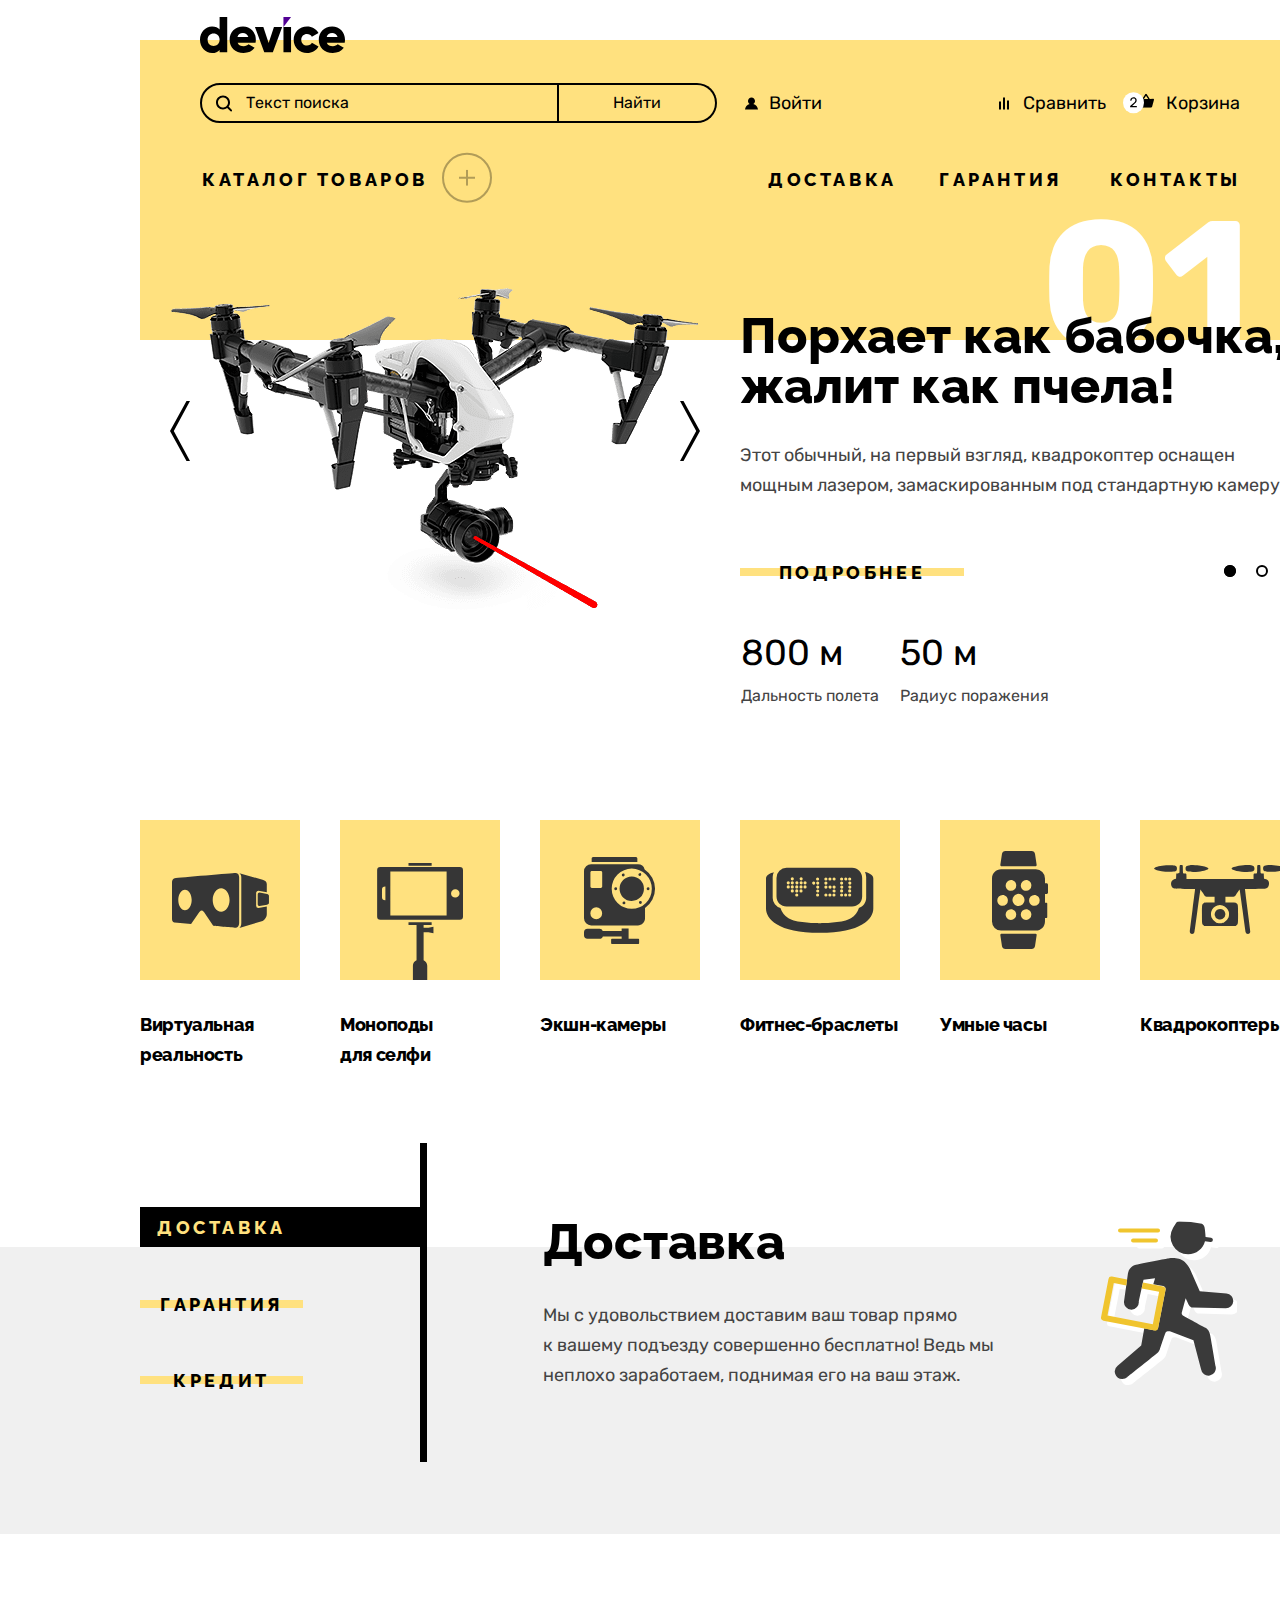
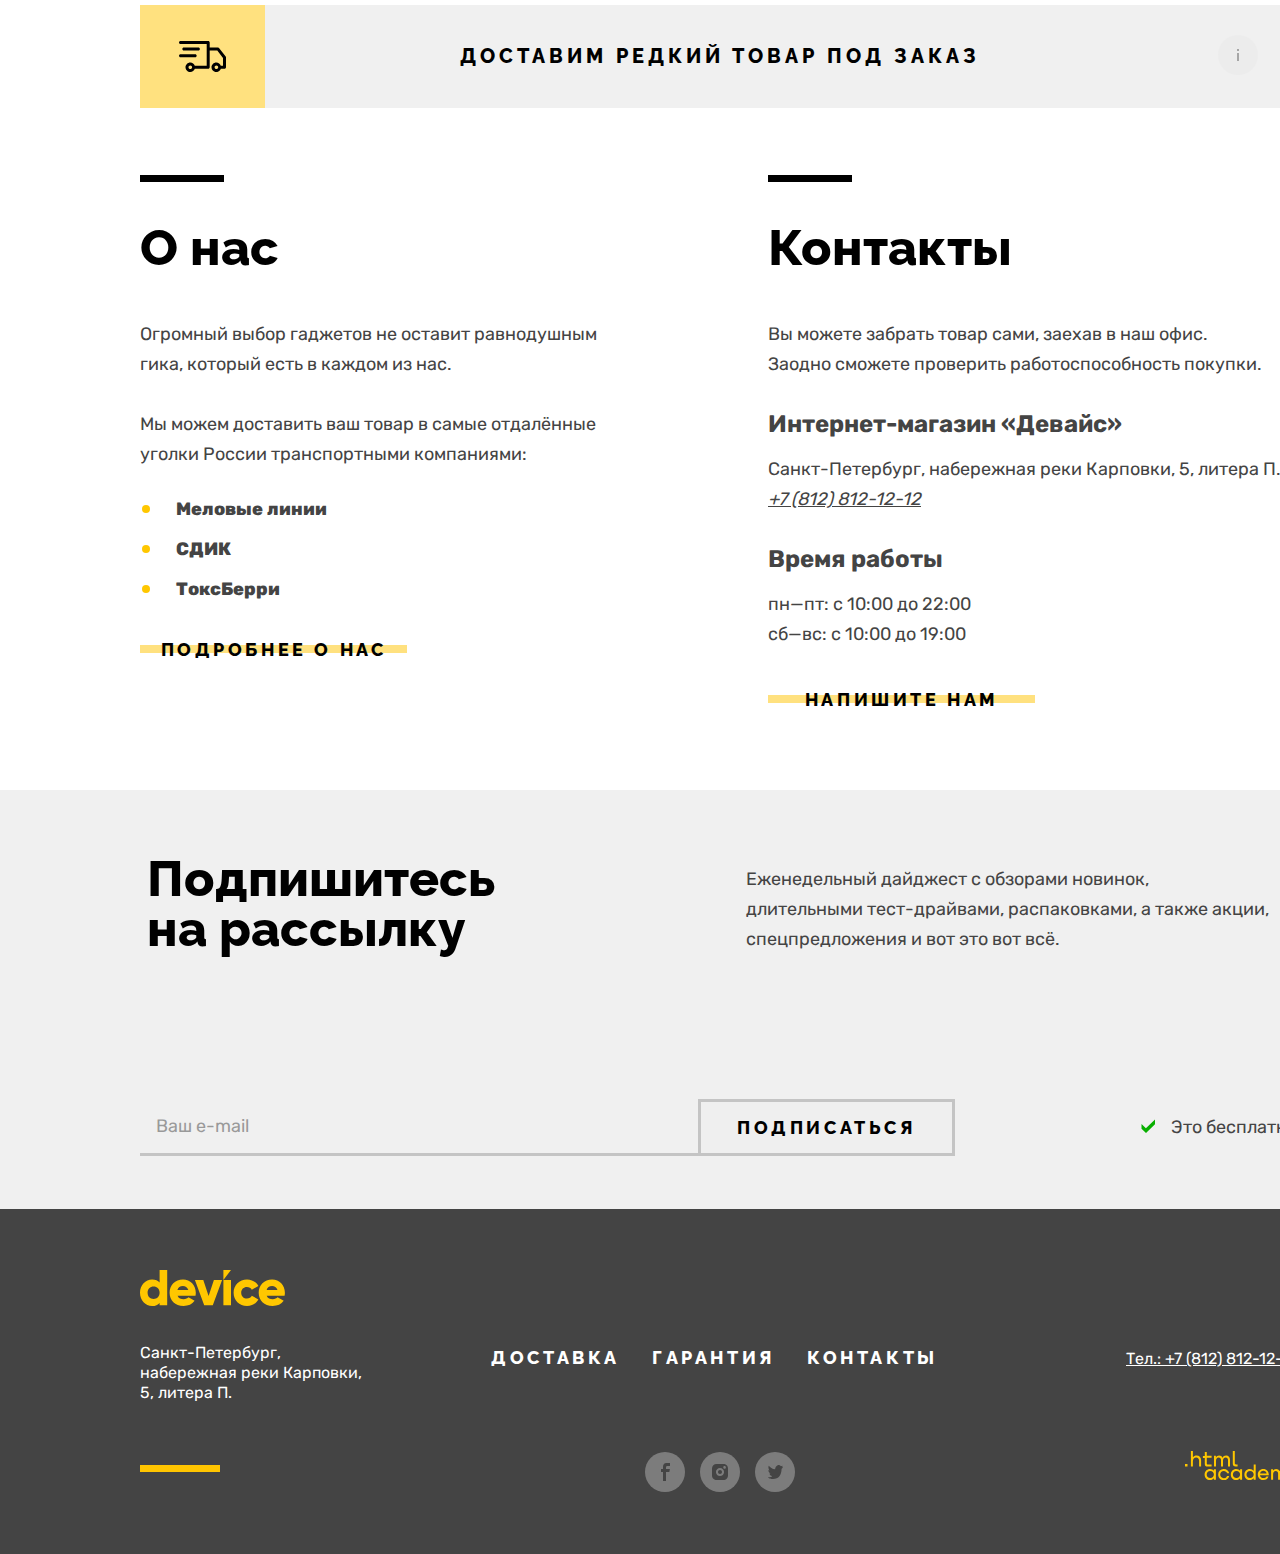
==== commit 7fe09e35: "выполняет работу над ошибками" ====
--- a/index.html
+++ b/index.html
@@ -4,7 +4,7 @@
 <head>
   <meta charset="utf-8">
   <title>HTML Academy: Девайс</title>
-  <link rel="icon" type="image/png" sizes="32x32" href="../1961791-device-33/images/favicon.png">
+  <link rel="icon" type="image/png" sizes="32x32" href="../images/favicon.png">
   <link rel="stylesheet" href="styles/styles.css">
 </head>
 
@@ -207,7 +207,7 @@
                 <a class="more-button button" href="#">Подробнее</a>
               </div>
 
-              <table class="product characteristic">
+              <table class="product-characteristic">
                 <tr>
                   <td>800 м</td>
                   <td>50 м</td>
@@ -313,8 +313,7 @@
                     fill="#363636" />
                 </svg>
               </div>
-              Виртуальная
-              реальность
+              Виртуальная реальность
             </a>
           </li>
           <li class="range-item">
--- a/styles/styles.css
+++ b/styles/styles.css
@@ -36,13 +36,8 @@
 
 body {
   margin: 0;
-  display: -webkit-box;
-  display: -ms-flexbox;
-  display: flex;
-  -webkit-box-orient: vertical;
-  -webkit-box-direction: normal;
-      -ms-flex-direction: column;
-          flex-direction: column;
+  display: flex;
+  flex-direction: column;
   min-height: 100%;
   min-width: 1440px;
   font-family: "Rubik", sans-serif;
@@ -81,13 +76,7 @@
 }
 
 .search-header {
-  display: -webkit-box;
-  display: -ms-flexbox;
-  display: flex;
-}
-
-.search-header:focus {
-  outline: 2px solid #af4fff;
+  display: flex;
 }
 
 .search-input {
@@ -119,42 +108,6 @@
   display: none;
 }
 
-.search-input::-webkit-input-placeholder {
-  font-family: "Rubik", sans-serif;
-  font-weight: 400;
-  font-size: 16px;
-  line-height: 20px;
-  color: #000000;
-  opacity: 0.3;
-}
-
-.search-input::-moz-placeholder {
-  font-family: "Rubik", sans-serif;
-  font-weight: 400;
-  font-size: 16px;
-  line-height: 20px;
-  color: #000000;
-  opacity: 0.3;
-}
-
-.search-input:-ms-input-placeholder {
-  font-family: "Rubik", sans-serif;
-  font-weight: 400;
-  font-size: 16px;
-  line-height: 20px;
-  color: #000000;
-  opacity: 0.3;
-}
-
-.search-input::-ms-input-placeholder {
-  font-family: "Rubik", sans-serif;
-  font-weight: 400;
-  font-size: 16px;
-  line-height: 20px;
-  color: #000000;
-  opacity: 0.3;
-}
-
 .search-input::placeholder {
   font-family: "Rubik", sans-serif;
   font-weight: 400;
@@ -162,6 +115,10 @@
   line-height: 20px;
   color: #000000;
   opacity: 0.3;
+}
+
+.search-input:focus {
+  outline: 2px solid #af4fff;
 }
 
 .search-button {
@@ -214,35 +171,46 @@
 }
 
 .navigation-item {
-  display: -webkit-box;
-  display: -ms-flexbox;
   display: flex;
 }
 
 .header-top {
-  display: -webkit-box;
-  display: -ms-flexbox;
-  display: flex;
-  -webkit-box-pack: justify;
-      -ms-flex-pack: justify;
-          justify-content: space-between;
+  display: flex;
+  justify-content: space-between;
   margin-bottom: 46px;
-  -webkit-box-align: center;
-      -ms-flex-align: center;
-          align-items: center;
+  align-items: center;
 }
 
 .navigation-link {
   padding-left: 24px;
   position: relative;
   display: block;
-  -ms-flex-wrap: wrap;
-      flex-wrap: wrap;
+  flex-wrap: wrap;
   color: #000000;
   text-decoration: none;
 }
 
-.navigation-icon:hover, .navigation-link:hover{
+.navigation-link-account {
+  padding-left: 31px;
+  position: relative;
+  display: block;
+  flex-wrap: wrap;
+  color: #000000;
+  text-decoration: none;
+}
+
+.navigation-icon-account {
+  position: absolute;
+  top: 0;
+  left: 5px;
+  bottom: 0;
+  margin: auto;
+  fill: #000000;
+}
+
+.navigation-icon:hover,
+.navigation-link:hover,
+.navigation-link-account:hover{
   opacity:  0.6;
 }
 
@@ -253,9 +221,8 @@
 .navigation-icon {
   position: absolute;
   top: 0;
-  right: 0;
+  left: 0;
   bottom: 0;
-  left: 0;
   margin: auto;
   fill: #000000;
 }
@@ -280,8 +247,7 @@
   top: 130px;
   right: 0;
   z-index: 1;
-  -webkit-box-sizing: border-box;
-          box-sizing: border-box;
+  box-sizing: border-box;
   display: none;
 }
 
@@ -307,18 +273,12 @@
 }
 
 .popover-device {
-  display: -webkit-box;
-  display: -ms-flexbox;
   display: flex;
 }
 
 .popover-device-card {
-  display: -webkit-box;
-  display: -ms-flexbox;
-  display: flex;
-  -webkit-box-align: start;
-      -ms-flex-align: start;
-          align-items: flex-start;
+  display: flex;
+  align-items: flex-start;
   padding: 20px;
   background-color: #000000;
 }
@@ -363,12 +323,8 @@
 }
 
 .popover-total {
-  display: -webkit-box;
-  display: -ms-flexbox;
-  display: flex;
-  -webkit-box-pack: justify;
-      -ms-flex-pack: justify;
-          justify-content: space-between;
+  display: flex;
+  justify-content: space-between;
   color: #ffffff;
   font-size: 16px;
   line-height: 20px;
@@ -442,20 +398,15 @@
 }
 
 .navigation-menu {
-  display: -webkit-box;
-  display: -ms-flexbox;
-  display: flex;
-  -ms-flex-wrap: wrap;
-      flex-wrap: wrap;
-  -webkit-box-pack: start;
-      -ms-flex-pack: start;
-          justify-content: flex-start;
+  display: flex;
+  flex-wrap: wrap;
+  justify-content: flex-start;
   margin: 0;
   padding: 0;
 }
 
 .navigation-menu-item:first-child {
-  margin-right: 330px;
+  margin-right: 276px;
 }
 
 .navigation-menu-item {
@@ -469,8 +420,6 @@
 
 .navigation-menu-link {
   width: 128px;
-  display: -webkit-box;
-  display: -ms-flexbox;
   display: flex;
   text-decoration: none;
   color: #000000;
@@ -483,8 +432,8 @@
   text-decoration: none;
   color: #000000;
   letter-spacing: 0.2em;
-  padding-right: 13px;
-  position: relative;
+  position: relative;
+  padding: 17px 64px 14px 2px;
 }
 
 .navigation-catalog-link::before {
@@ -494,8 +443,8 @@
   width: 50px;
   height: 51px;
   background-image: url("../images/catalog.svg");
-  right: -54px;
-  top: -16px;
+  right: 0;
+  top: 0;
   z-index: 2;
   opacity: 0.3;
   cursor: pointer;
@@ -513,7 +462,7 @@
   opacity: 1;
 }
 
-.navigation-catalog-link:focus-within::before {
+.navigation-catalog-link:focus {
   outline: 2px solid #af4fff;
 }
 
@@ -532,8 +481,6 @@
   margin: 0;
   padding: 0;
   list-style-type: none;
-  display: -webkit-box;
-  display: -ms-flexbox;
   display: flex;
   z-index: 1;
   font-family: "Rubik", sans-serif;
@@ -547,13 +494,8 @@
 }
 
 .catalog-menu-item {
-  display: -webkit-box;
-  display: -ms-flexbox;
-  display: flex;
-  -webkit-box-orient: vertical;
-  -webkit-box-direction: normal;
-      -ms-flex-direction: column;
-          flex-direction: column;
+  display: flex;
+  flex-direction: column;
 }
 
 .catalog-menu-item:not(:last-child) {
@@ -586,14 +528,9 @@
 }
 
 .navigation-list {
-  display: -webkit-box;
-  display: -ms-flexbox;
-  display: flex;
-  -ms-flex-wrap: wrap;
-      flex-wrap: wrap;
-  -webkit-box-pack: justify;
-      -ms-flex-pack: justify;
-          justify-content: space-between;
+  display: flex;
+  flex-wrap: wrap;
+  justify-content: space-between;
   list-style-type: none;
   margin: 0;
   padding: 0;
@@ -610,12 +547,8 @@
 }
 
 .slider-wrapper {
-  display: -webkit-box;
-  display: -ms-flexbox;
-  display: flex;
-  -webkit-box-pack: justify;
-      -ms-flex-pack: justify;
-          justify-content: space-between;
+  display: flex;
+  justify-content: space-between;
   position: relative;
 }
 
@@ -631,12 +564,8 @@
 
 .slider-arrows {
   width: 530px;
-  display: -webkit-box;
-  display: -ms-flexbox;
-  display: flex;
-  -webkit-box-pack: justify;
-      -ms-flex-pack: justify;
-          justify-content: space-between;
+  display: flex;
+  justify-content: space-between;
   position: absolute;
   top: 211px;
   left: 30px;
@@ -683,14 +612,9 @@
   margin: 0;
   padding: 0;
   list-style-type: none;
-  display: -webkit-box;
-  display: -ms-flexbox;
-  display: flex;
-  -ms-flex-wrap: wrap;
-      flex-wrap: wrap;
-  -webkit-box-pack: end;
-      -ms-flex-pack: end;
-          justify-content: end;
+  display: flex;
+  flex-wrap: wrap;
+  justify-content: end;
   position: absolute;
   top: 375px;
   right: 0;
@@ -715,8 +639,7 @@
   content: "";
   position: absolute;
   border: 2px solid #000000;
-  -webkit-box-sizing: border-box;
-          box-sizing: border-box;
+  box-sizing: border-box;
   background-color: #000000;
   width: 12px;
   height: 12px;
@@ -766,17 +689,18 @@
   position: relative;
   display: block;
   width: 224px;
-  -webkit-box-sizing: border-box;
-          box-sizing: border-box;
+  box-sizing: border-box;
   border: none;
   background: transparent;
   margin-top: 37px;
 }
 
+.product-characteristic {
+  border-spacing: 0;
+}
+
 .main-container {
-  -webkit-box-flex: 1;
-      -ms-flex-positive: 1;
-          flex-grow: 1;
+  flex-grow: 1;
 }
 
 .main-index h2 {
@@ -810,14 +734,9 @@
 }
 
 .range-list {
-  display: -webkit-box;
-  display: -ms-flexbox;
-  display: flex;
-  -ms-flex-wrap: wrap;
-      flex-wrap: wrap;
-  -webkit-box-pack: justify;
-      -ms-flex-pack: justify;
-          justify-content: space-between;
+  display: flex;
+  flex-wrap: wrap;
+  justify-content: space-between;
   padding-left: 0;
   list-style-type: none;
   margin:0;
@@ -837,29 +756,22 @@
   text-decoration: none;
   margin: 0;
   padding: 0;
+  letter-spacing: -0.02em;
 }
 
 .range-image {
   position: relative;
-  display: -webkit-box;
-  display: -ms-flexbox;
   display: flex;
   background-color: #ffe17f;
   width: 160px;
   height: 160px;
   margin-bottom: 30px;
-  -webkit-box-pack: center;
-      -ms-flex-pack: center;
-          justify-content: center;
-  -webkit-box-align: center;
-      -ms-flex-align: center;
-          align-items: center;
+  justify-content: center;
+  align-items: center;
 }
 
 .range-image-phone {
-  -webkit-box-align: end;
-      -ms-flex-align: end;
-          align-items: flex-end;
+  align-items: flex-end;
 }
 
 .services {
@@ -867,15 +779,11 @@
 }
 
 .services-container {
-  display: -webkit-box;
-  display: -ms-flexbox;
   display: flex;
   margin-top: 137px;
 }
 
 .services::before {
-  display: -webkit-box;
-  display: -ms-flexbox;
   display: flex;
   width: 100%;
   height: 287px;
@@ -941,8 +849,6 @@
 }
 
 .service-nav {
-  display: -webkit-box;
-  display: -ms-flexbox;
   display: flex;
   margin: 0;
   position: relative;
@@ -1003,15 +909,9 @@
 }
 
 .delivery-link {
-  display: -webkit-box;
-  display: -ms-flexbox;
-  display: flex;
-  -webkit-box-align: center;
-      -ms-flex-align: center;
-          align-items: center;
-  -webkit-box-pack: center;
-      -ms-flex-pack: center;
-          justify-content: center;
+  display: flex;
+  align-items: center;
+  justify-content: center;
   position: relative;
   font-family: "Raleway", sans-serif;
   color: #000000;
@@ -1060,12 +960,8 @@
 }
 
 .about-company {
-  display: -webkit-box;
-  display: -ms-flexbox;
-  display: flex;
-  -webkit-box-pack: justify;
-      -ms-flex-pack: justify;
-          justify-content: space-between;
+  display: flex;
+  justify-content: space-between;
   margin-bottom: 70px;
   position: relative;
 }
@@ -1093,10 +989,8 @@
 .about-company p:not(.about-text) {
   padding-bottom: 30px;
   margin: 0 auto;
-  -webkit-margin-after: 0;
-          margin-block-end: 0;
-  -webkit-margin-before: 0;
-          margin-block-start: 0;
+  margin-block-end: 0;
+  margin-block-start: 0;
 }
 
 .about-company h3 {
@@ -1183,8 +1077,6 @@
 }
 
 .subscribe-container {
-  display: -webkit-box;
-  display: -ms-flexbox;
   display: flex;
   width: 1160px;
   margin: 0 auto;
@@ -1193,21 +1085,15 @@
 }
 
 .newsletter {
-  display: -webkit-box;
-  display: -ms-flexbox;
   display: flex;
   margin: 0 auto;
   padding: 0;
-  -webkit-box-align: center;
-      -ms-flex-align: center;
-          align-items: center;
+  align-items: center;
   width: 1160px;
-  padding-bottom: 51px;
+  padding-bottom: 49px;
 }
 
 .newsletter-form {
-  display: -webkit-box;
-  display: -ms-flexbox;
   display: flex;
 }
 
@@ -1223,42 +1109,6 @@
   line-height: 30px;
 }
 
-.newsletter-email::-webkit-input-placeholder {
-  font-family: "Rubik", sans-serif;
-  font-weight: 400;
-  font-size: 18px;
-  line-height: 30px;
-  color: #444444;
-  opacity: 0.5;
-}
-
-.newsletter-email::-moz-placeholder {
-  font-family: "Rubik", sans-serif;
-  font-weight: 400;
-  font-size: 18px;
-  line-height: 30px;
-  color: #444444;
-  opacity: 0.5;
-}
-
-.newsletter-email:-ms-input-placeholder {
-  font-family: "Rubik", sans-serif;
-  font-weight: 400;
-  font-size: 18px;
-  line-height: 30px;
-  color: #444444;
-  opacity: 0.5;
-}
-
-.newsletter-email::-ms-input-placeholder {
-  font-family: "Rubik", sans-serif;
-  font-weight: 400;
-  font-size: 18px;
-  line-height: 30px;
-  color: #444444;
-  opacity: 0.5;
-}
-
 .newsletter-email::placeholder {
   font-family: "Rubik", sans-serif;
   font-weight: 400;
@@ -1339,13 +1189,9 @@
 }
 
 .footer-contacts {
-  display: -webkit-box;
-  display: -ms-flexbox;
-  display: flex;
-  -webkit-box-pack: justify;
-      -ms-flex-pack: justify;
-          justify-content: space-between;
-  margin-top: 26px;
+  display: flex;
+  justify-content: space-between;
+  margin-top: 28px;
 }
 
 .footer-contact-address {
@@ -1359,16 +1205,11 @@
 .footer-service-list {
   margin: 0;
   padding: 0;
-  padding-right: 40px;
+  padding-right: 44px;
   list-style-type: none;
-  display: -webkit-box;
-  display: -ms-flexbox;
-  display: flex;
-  -ms-flex-wrap: wrap;
-      flex-wrap: wrap;
-  -webkit-box-pack: justify;
-      -ms-flex-pack: justify;
-          justify-content: space-between;
+  display: flex;
+  flex-wrap: wrap;
+  justify-content: space-between;
 }
 
 .footer-service-item {
@@ -1421,16 +1262,10 @@
 }
 
 .footer-service {
-  display: -webkit-box;
-  display: -ms-flexbox;
-  display: flex;
-  -webkit-box-align: center;
-      -ms-flex-align: center;
-          align-items: center;
-  -webkit-box-pack: end;
-      -ms-flex-pack: end;
-          justify-content: flex-end;
-  margin-top: 50px;
+  display: flex;
+  align-items: center;
+  justify-content: flex-end;
+  margin-top: 48px;
   position: relative;
 }
 
@@ -1445,12 +1280,13 @@
   background-color: #ffc500;
 }
 
+.footer-address {
+  padding-right: 2px;
+}
+
 .footer-social {
-  display: -webkit-box;
-  display: -ms-flexbox;
-  display: flex;
-  -ms-flex-wrap: wrap;
-      flex-wrap: wrap;
+  display: flex;
+  flex-wrap: wrap;
   margin: 0;
   list-style-type: none;
   padding-right: 375px;
@@ -1486,6 +1322,7 @@
 .logout {
   opacity: 0.3;
   text-align: center;
+  padding-right: 5px;
 }
 
 .navigation-link-sign-out {
@@ -1512,11 +1349,8 @@
 }
 
 .breadcrumbs {
-  display: -webkit-box;
-  display: -ms-flexbox;
-  display: flex;
-  -ms-flex-wrap: wrap;
-      flex-wrap: wrap;
+  display: flex;
+  flex-wrap: wrap;
   list-style-type: none;
   margin: 0;
   padding: 0;
@@ -1569,8 +1403,6 @@
 .filters-container {
   width: 1160px;
   margin: 0 auto;
-  display: -webkit-box;
-  display: -ms-flexbox;
   display: flex;
 }
 
@@ -1632,8 +1464,6 @@
   font-weight: 400;
   line-height: 18px;
   font-size: 15px;
-  display: -webkit-box;
-  display: -ms-flexbox;
   display: flex;
   color: #000000;
   opacity: 0.3;
@@ -1644,8 +1474,6 @@
 }
 
 .row-wraper-inputs {
-  display: -webkit-box;
-  display: -ms-flexbox;
   display: flex;
 }
 
@@ -1752,7 +1580,7 @@
   opacity: 0.3;
 }
 
-.control-mark:focus-visible::before {
+.control-input:focus ~ .control-mark {
   outline: 2px solid #af4fff;
 }
 
@@ -1806,31 +1634,16 @@
 
 .catalog-right-column{
   width: 840px;
-  display: -webkit-box;
-  display: -ms-flexbox;
-  display: flex;
-  -webkit-box-orient: vertical;
-  -webkit-box-direction: normal;
-      -ms-flex-direction: column;
-          flex-direction: column;
+  display: flex;
+  flex-direction: column;
 }
 
 .sorting {
-  display: -webkit-box;
-  display: -ms-flexbox;
-  display: flex;
-  -webkit-box-orient: horizontal;
-  -webkit-box-direction: normal;
-      -ms-flex-direction: row;
-          flex-direction: row;
-  -webkit-box-align: center;
-      -ms-flex-align: center;
-          align-items: center;
-  -ms-flex-wrap: wrap;
-      flex-wrap: wrap;
-  -webkit-box-pack: justify;
-      -ms-flex-pack: justify;
-          justify-content: space-between;
+  display: flex;
+  flex-direction: row;
+  align-items: center;
+  flex-wrap: wrap;
+  justify-content: space-between;
   padding: 20px 40px;
 }
 
@@ -1848,7 +1661,6 @@
   border: none;
   background-color: #f0f0f0;
   -webkit-appearance: none;
-     -moz-appearance: none;
           appearance: none;
   background-image: url("../images/select.svg");
   background-repeat: no-repeat;
@@ -1864,7 +1676,7 @@
   opacity: 0.3;
 }
 
-.sorting-type:focus {
+.sorting-type:focus-within {
   outline: 2px solid #af4fff;
 }
 
@@ -1877,21 +1689,13 @@
   padding: 0;
   list-style-type: none;
   cursor: pointer;
-  display: -webkit-box;
-  display: -ms-flexbox;
   display: flex;
 }
 
 .sort-buttons {
-  display: -webkit-box;
-  display: -ms-flexbox;
-  display: flex;
-  -webkit-box-align: center;
-      -ms-flex-align: center;
-          align-items: center;
-  -webkit-box-pack: center;
-      -ms-flex-pack: center;
-          justify-content: center;
+  display: flex;
+  align-items: center;
+  justify-content: center;
   width: 30px;
 }
 
@@ -1900,9 +1704,7 @@
 }
 
 .sort-arrow-down {
-  -webkit-transform: rotate(180deg);
-      -ms-transform: rotate(180deg);
-          transform: rotate(180deg);
+  transform: rotate(180deg);
 }
 
 .sort-buttons-link:hover {
@@ -1920,8 +1722,7 @@
 
 .catalog-device {
   background: #ffffff;
-  padding: 70px 40px;
-  display: -ms-grid;
+  padding: 70px 40px 77px;
   display: grid;
   gap: 44px;
   grid-auto-columns: 760px;
@@ -1931,9 +1732,7 @@
   list-style-type: none;
   padding: 0;
   margin: 0;
-  display: -ms-grid;
   display: grid;
-  -ms-grid-columns: 360px 40px 360px;
   grid-template-columns: repeat(2, 360px);
   gap: 44px 40px;
 }
@@ -1966,14 +1765,14 @@
 }
 
 .device-card {
-  display: -webkit-box;
-  display: -ms-flexbox;
-  display: flex;
-  -webkit-box-orient: vertical;
-  -webkit-box-direction: normal;
-      -ms-flex-direction: column;
-          flex-direction: column;
-  position: relative;
+  display: flex;
+  flex-direction: column;position: relative;
+}
+
+.device-card-link {
+
+  color: #000000;
+  text-decoration: none;
   cursor: pointer;
 }
 
@@ -2007,8 +1806,6 @@
 }
 
 .device-card:hover .hover-image {
-  display: -webkit-box;
-  display: -ms-flexbox;
   display: flex;
 }
 
@@ -2016,31 +1813,23 @@
   opacity: 0.6;
 }
 
-.device-card:active .device-card-content {
+.device-card-link:active .device-card-content {
   opacity: 0.3;
 }
 
 .device-card:active .info-button::before {
-  display: -webkit-box;
-  display: -ms-flexbox;
   display: flex;
   background: #ffc700;
 }
 
-.device-card:focus {
+.device-card-link:focus {
   outline: 2px solid #af4fff;
-  -webkit-box-sizing: border-box;
-          box-sizing: border-box;
 }
 
 .device-card-content {
-  display: -webkit-box;
-  display: -ms-flexbox;
-  display: flex;
-  -webkit-box-pack: justify;
-      -ms-flex-pack: justify;
-          justify-content: space-between;
-  padding-top: 31px;
+  display: flex;
+  justify-content: space-between;
+  padding-top: 23px;
 }
 
 .device-card-title {
@@ -2064,8 +1853,7 @@
   text-transform: uppercase;
   background-color: transparent;
   border: 3px solid #E5E5E5;
-  -webkit-box-sizing: border-box;
-          box-sizing: border-box;
+  box-sizing: border-box;
 }
 
 .button-pagination-show-more:hover {
@@ -2081,40 +1869,24 @@
 }
 
 .pagination-container {
-  display: -webkit-box;
-  display: -ms-flexbox;
-  display: flex;
-  -ms-flex-wrap: wrap;
-      flex-wrap: wrap;
-  -webkit-box-pack: justify;
-      -ms-flex-pack: justify;
-          justify-content: space-between;
-  -webkit-box-align: center;
-      -ms-flex-align: center;
-          align-items: center;
+  display: flex;
+  flex-wrap: wrap;
+  justify-content: space-between;
+  align-items: center;
   background: #EBEBEB;
 }
 
 .pagination {
-  display: -webkit-box;
-  display: -ms-flexbox;
-  display: flex;
-  -ms-flex-wrap: wrap;
-      flex-wrap: wrap;
+  display: flex;
+  flex-wrap: wrap;
   padding: 0;
   margin: 0;
 }
 
 .pagination-item {
-  display: -webkit-box;
-  display: -ms-flexbox;
-  display: flex;
-  -webkit-box-pack: center;
-      -ms-flex-pack: center;
-          justify-content: center;
-  -webkit-box-align: center;
-      -ms-flex-align: center;
-          align-items: center;
+  display: flex;
+  justify-content: center;
+  align-items: center;
 }
 
 .pagination-next {
@@ -2232,10 +2004,9 @@
 .slider-button:focus,
 .range-item:focus-within,
 .delivery-link:focus,
-.logo:focus .logo,
+.logo-link-header:focus .logo,
 .footer-contact-adress-phone:focus,
 .logo-link:focus-within,
-.logo-link-header:focus-within,
 .footer-service-link:focus,
 .htmlacademy-link:focus,
 .navigation-menu-link:focus {
@@ -2267,8 +2038,6 @@
   width: 100%;
   height: 100%;
   background-color: rgba(240, 240, 240, 0.9);
-  display: -webkit-box;
-  display: -ms-flexbox;
   display: flex;
   z-index: 1;
 }
@@ -2324,8 +2093,6 @@
 }
 
 .field-group {
-  display: -webkit-box;
-  display: -ms-flexbox;
   display: flex;
   margin: 0;
   padding: 0;
@@ -2333,13 +2100,8 @@
 }
 
 .field-label {
-  display: -webkit-box;
-  display: -ms-flexbox;
-  display: flex;
-  -webkit-box-orient: vertical;
-  -webkit-box-direction: normal;
-      -ms-flex-direction: column;
-          flex-direction: column;
+  display: flex;
+  flex-direction: column;
   font-family: "Rubik", sans-serif;
   line-height: 20px;
   font-weight: 700;
@@ -2377,26 +2139,6 @@
   outline: none;
 }
 
-.field-form::-webkit-input-placeholder {
-  color: #000000;
-  opacity: 0.3;
-}
-
-.field-form::-moz-placeholder {
-  color: #000000;
-  opacity: 0.3;
-}
-
-.field-form:-ms-input-placeholder {
-  color: #000000;
-  opacity: 0.3;
-}
-
-.field-form::-ms-input-placeholder {
-  color: #000000;
-  opacity: 0.3;
-}
-
 .field-form::placeholder {
   color: #000000;
   opacity: 0.3;
@@ -2441,9 +2183,7 @@
   margin-top: 10px;
   right: 58%;
   z-index: 1;
-  -webkit-transform: translateX(20%);
-      -ms-transform: translateX(20%);
-          transform: translateX(20%);
+  transform: translateX(20%);
   display: none;
 }
 
@@ -2491,12 +2231,8 @@
 }
 
 .controls-button {
-  display: -webkit-box;
-  display: -ms-flexbox;
-  display: flex;
-  -webkit-box-pack: center;
-      -ms-flex-pack: center;
-          justify-content: center;
+  display: flex;
+  justify-content: center;
   width: 180px;
   margin-top: 14px;
 }
@@ -2534,9 +2270,7 @@
 }
 
 .controls-button-max::after {
-  -webkit-transform: rotate(90deg);
-      -ms-transform: rotate(90deg);
-          transform: rotate(90deg);
+  transform: rotate(90deg);
 }
 
 .button-max:hover,
@@ -2612,3 +2346,4 @@
   top: 14px;
   left: 0;
 }
+
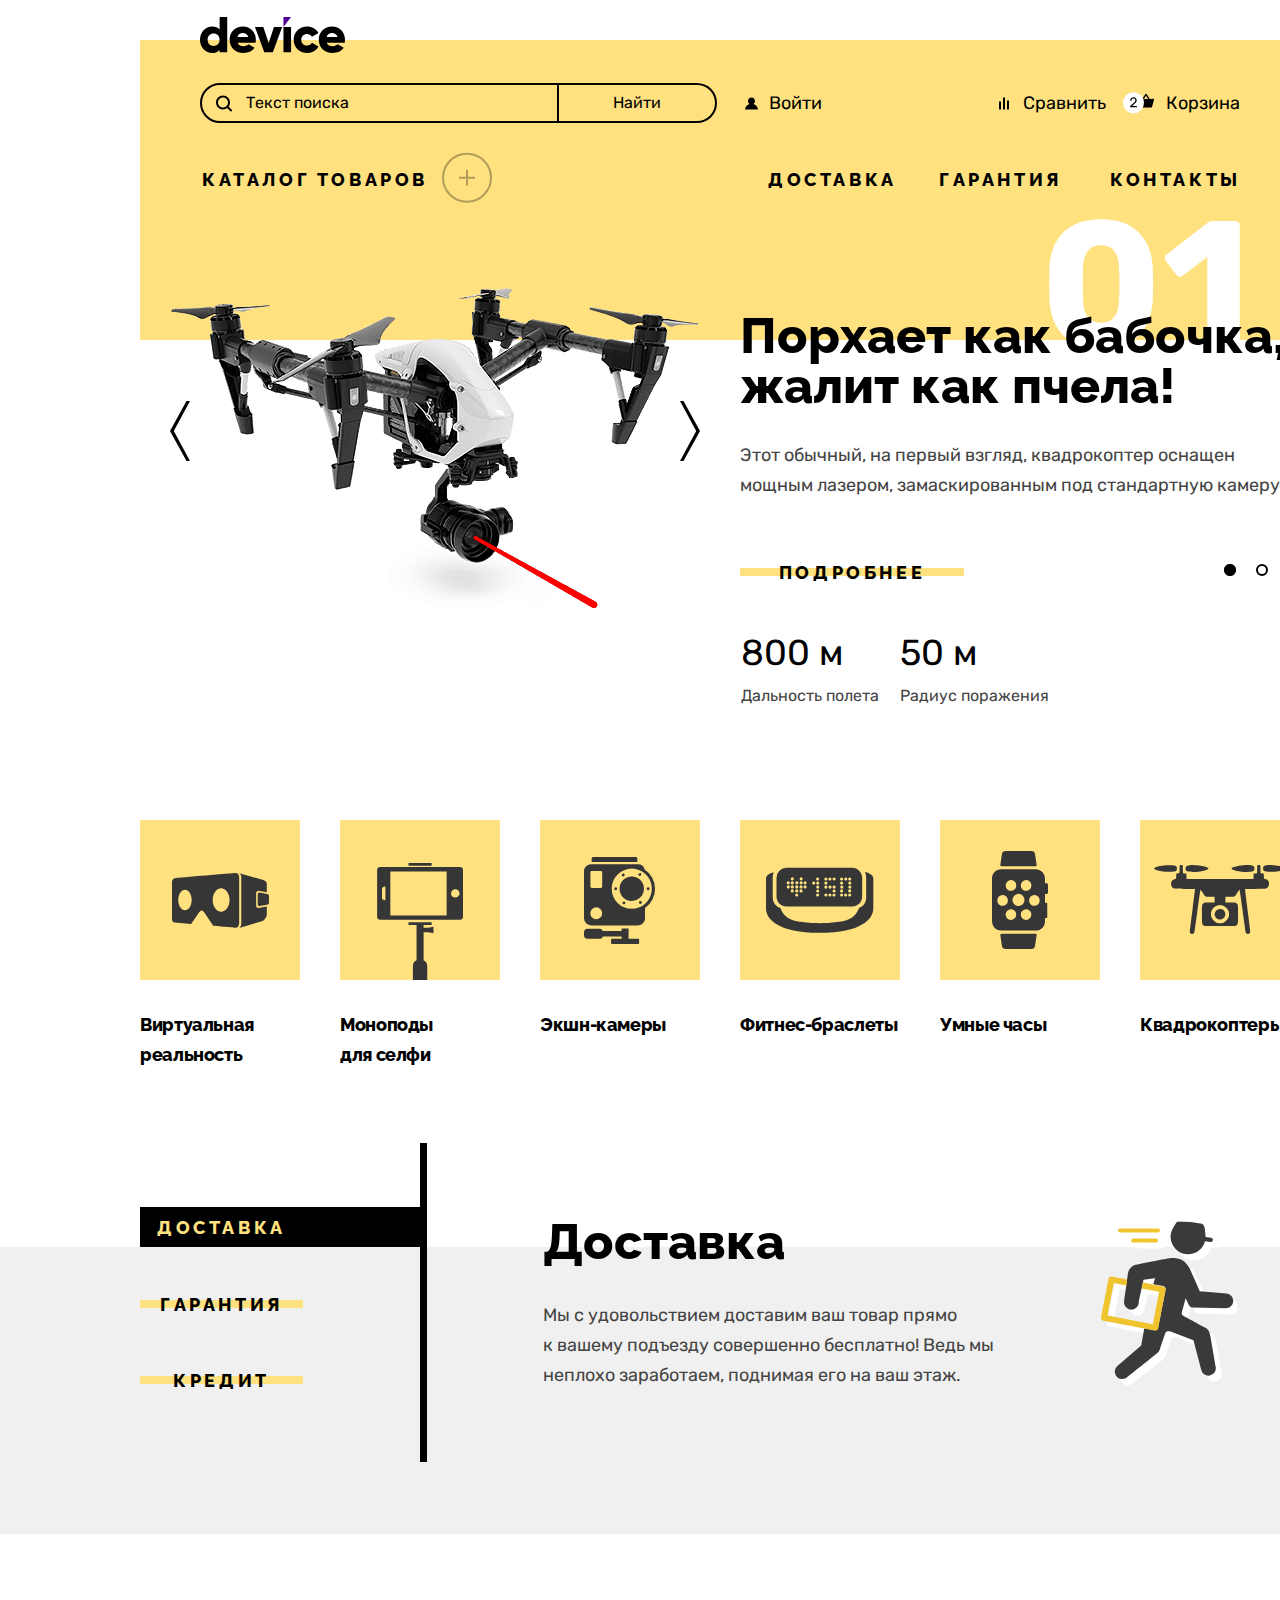
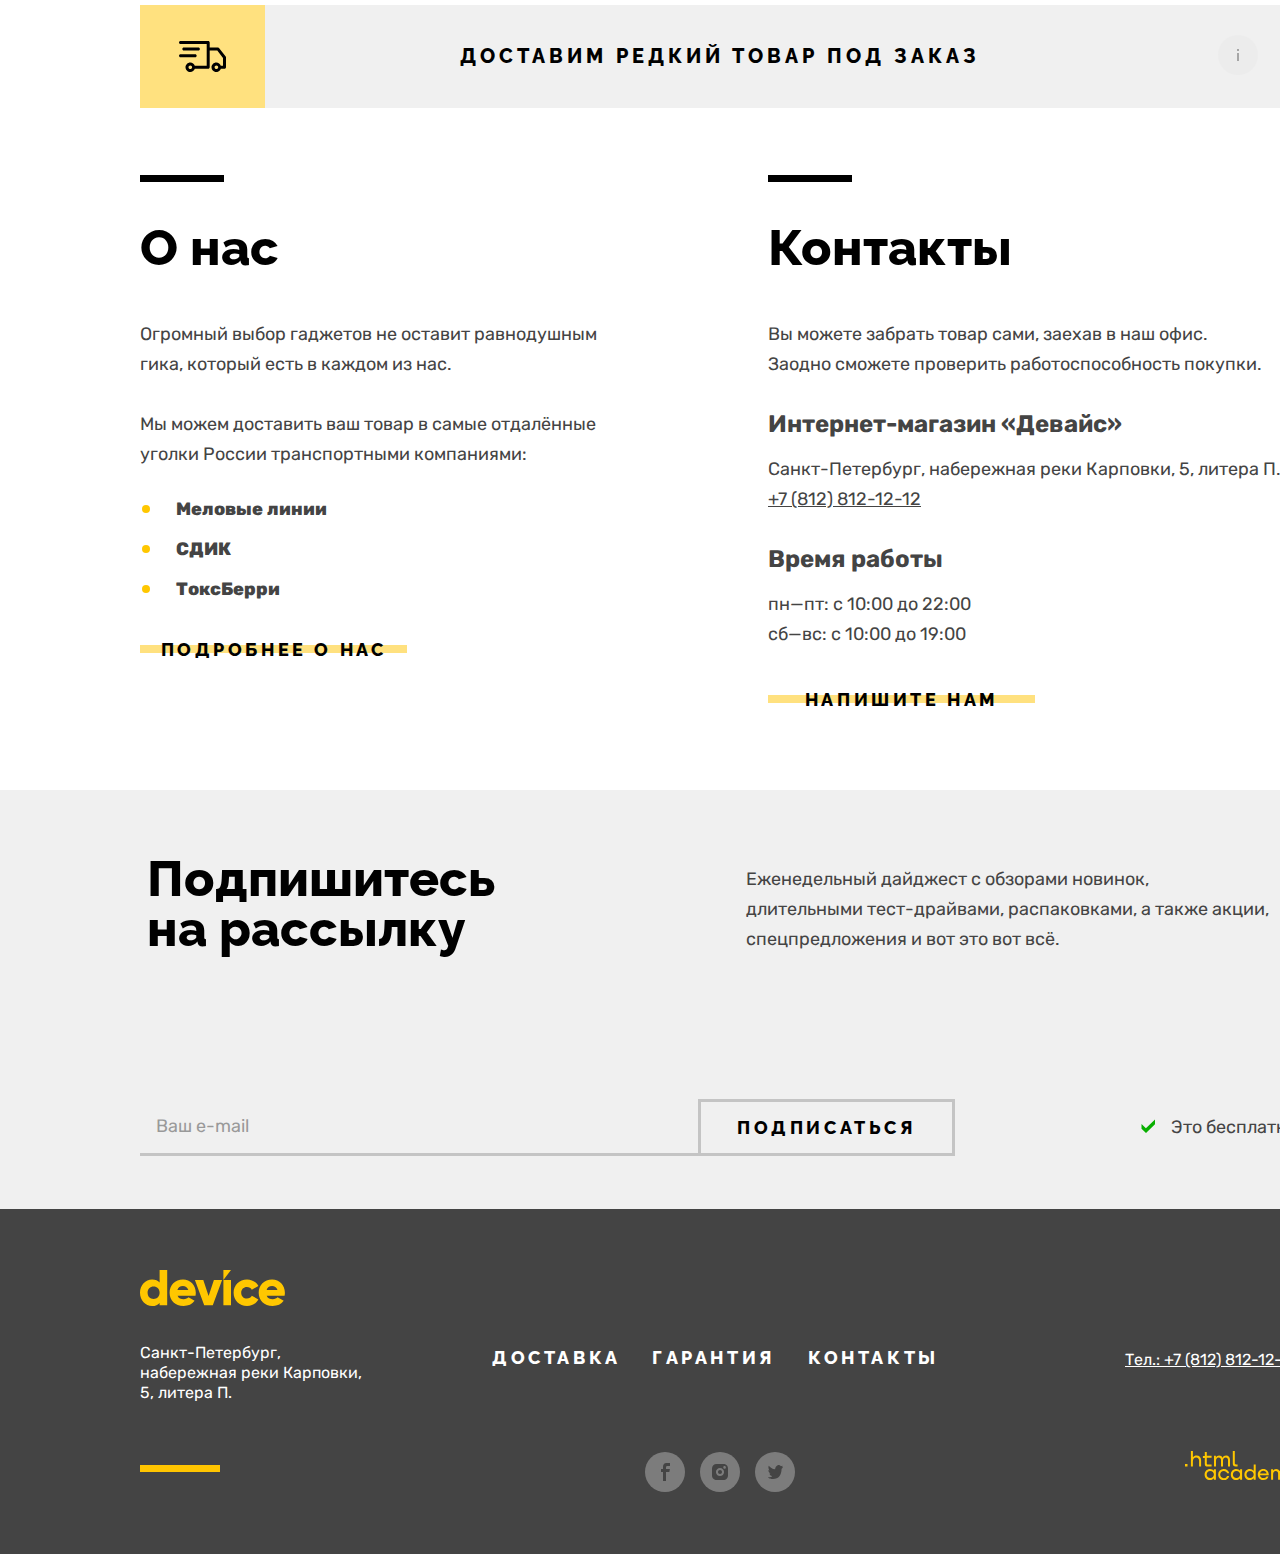
==== commit 5544f661: "исправляет ошибки" ====
--- a/index.html
+++ b/index.html
@@ -89,7 +89,7 @@
                         <path
                           d="M26 2.36 23.64 0 13 10.64 2.36 0 0 2.36 10.64 13 0 23.64 2.36 26 13 15.36 23.64 26 26 23.64 15.36 13 26 2.36Z" />
                       </svg>
-                      <span class="visually-hidden">Закрыть</span>
+                      <span class="visually-hidden">Закрыть.</span>
                     </button>
                   </li>
 
@@ -105,7 +105,7 @@
                         <path
                           d="M26 2.36 23.64 0 13 10.64 2.36 0 0 2.36 10.64 13 0 23.64 2.36 26 13 15.36 23.64 26 26 23.64 15.36 13 26 2.36Z" />
                       </svg>
-                      <span class="visually-hidden">Закрыть</span>
+                      <span class="visually-hidden">Закрыть.</span>
                     </button>
                   </li>
                 </ul>
@@ -127,23 +127,24 @@
 
       <div class="header-bottom">
         <ul class="navigation-menu">
-          <li class="navigation-menu-item navigation-menu-catalog">
-            <a class="navigation-catalog-link" href="catalog.html">Каталог товаров</a>
+          <li class="navigation-menu-item">
+            <a class="navigation-catalog-link" href="catalog.html">Каталог товаров
+            </a>
             <div class="catalog-menu">
               <ul class="catalog-menu-list">
                 <li class="catalog-menu-item">
-                  <a class="catalog-menu-link">Виртуальная реальность</a>
-                  <a class="catalog-menu-link">Моноподы для cелфи</a>
-                  <a class="catalog-menu-link">Экшн-камеры</a>
+                  <a class="catalog-menu-link" href="#">Виртуальная реальность</a>
+                  <a class="catalog-menu-link" href="#">Моноподы для cелфи</a>
+                  <a class="catalog-menu-link" href="#">Экшн-камеры</a>
                 </li>
 
                 <li class="catalog-menu-item">
-                  <a class="catalog-menu-link">Фитнес-браслеты</a>
-                  <a class="catalog-menu-link">Умные часы</a>
+                  <a class="catalog-menu-link" href="#">Фитнес-браслеты</a>
+                  <a class="catalog-menu-link" href="#">Умные часы</a>
                 </li>
 
                 <li class="catalog-menu-item">
-                  <a class="catalog-menu-link">Квадрокоптеры</a>
+                  <a class="catalog-menu-link" href="#">Квадрокоптеры</a>
                 </li>
               </ul>
             </div>
@@ -164,35 +165,35 @@
 
   <main class="main-container main-index">
     <div class="page-container">
-      <h1 class="visually-hidden">Device</h1>
+      <h1 class="visually-hidden">Device.</h1>
 
       <section class="sliders">
 
         <div class="sliders-indicator">
           <button class="slider-button slider-button-active" type="button">
-            <span class="visually-hidden">Квадрокоптер</span>
+            <span class="visually-hidden">Квадрокоптер.</span>
           </button>
 
           <button class="slider-button" type="button">
-            <span class="visually-hidden">Умные часы</span>
+            <span class="visually-hidden">Умные часы.</span>
           </button>
 
           <button class="slider-button" type="button">
-            <span class="visually-hidden">Селфи-палка</span>
+            <span class="visually-hidden">Селфи-палка.</span>
           </button>
         </div>
 
         <div class="slider">
           <div class="slider-wrapper">
-            <h2 class="visually-hidden" hidden>Квадрокоптер</h2>
+            <h2 class="visually-hidden" hidden>Квадрокоптер.</h2>
             <div class="slider-image">
               <img class="slider-image" src="images/slider/slider-1.png" width="560" height="560" alt="Квадрокоптер.">
               <div class="slider-arrows">
                 <button class="slider-prev" type="button">
-                  <span class="visually-hidden">Предыдущее фото</span>
+                  <span class="visually-hidden">Предыдущее фото.</span>
                 </button>
                 <button class="slider-next" type="button">
-                  <span class="visually-hidden">Следующее фото</span>
+                  <span class="visually-hidden">Следующее фото.</span>
                 </button>
               </div>
             </div>
@@ -223,15 +224,15 @@
 
         <div class="slider hidden-element">
           <div class="slider-wrapper">
-            <h2 class="visually-hidden">Умные часы</h2>
+            <h2 class="visually-hidden">Умные часы.</h2>
             <div class="slider-image">
               <img class="slider-image" src="images/slider/slider-2.png" width="560" height="560" alt="Умные часы.">
               <div class="slider-arrows">
                 <button class="slider-prev" type="button">
-                  <span class="visually-hidden">Предыдущее фото</span>
+                  <span class="visually-hidden">Предыдущее фото.</span>
                 </button>
                 <button class="slider-next" type="button">
-                  <span class="visually-hidden">Следующее фото</span>
+                  <span class="visually-hidden">Следующее фото.</span>
                 </button>
               </div>
             </div>
@@ -259,15 +260,15 @@
 
         <div class="slider hidden-element">
           <div class="slider-wrapper">
-            <h2 class="visually-hidden">Селфи-палка</h2>
+            <h2 class="visually-hidden">Селфи-палка.</h2>
             <div class="slider-image">
               <img class="slider-image" src="images/slider/slider-3.png" width="560" height="560" alt="Селфи-палка.">
               <div class="slider-arrows">
                 <button class="slider-prev" type="button">
-                  <span class="visually-hidden">Предыдущее фото</span>
+                  <span class="visually-hidden">Предыдущее фото.</span>
                 </button>
                 <button class="slider-next" type="button">
-                  <span class="visually-hidden">Следующее фото</span>
+                  <span class="visually-hidden">Следующее фото.</span>
                 </button>
               </div>
             </div>
@@ -299,7 +300,7 @@
       </section>
 
       <section class="range">
-        <h2 class="visually-hidden">Ассортимент товаров</h2>
+        <h2 class="visually-hidden">Ассортимент товаров.</h2>
         <ul class="range-list">
           <li class="range-item">
             <a class="range-link" href="#">
@@ -386,7 +387,7 @@
 
     <section class="services">
       <div class="services-container page-container">
-        <h2 class="visually-hidden">Услуги</h2>
+        <h2 class="visually-hidden">Услуги.</h2>
         <div class="service-nav">
           <ul class="service-list">
             <li class="service-item">
@@ -437,7 +438,7 @@
       </section>
 
       <section class="about-company">
-        <h2 class="visually-hidden">О компании и контактная информация</h2>
+        <h2 class="visually-hidden">О компании и контактная информация.</h2>
         <section class="about-us">
           <h2>О нас</h2>
           <p>Огромный выбор гаджетов не оставит равнодушным гика, который есть в каждом из нас.
@@ -532,17 +533,17 @@
         <ul class="footer-social">
           <li class="footer-social-item">
             <a class="footer-button footer-button-fb" href="https://www.facebook.com/htmlacademy">
-              <span class="visually-hidden">Фейсбук</span>
+              <span class="visually-hidden">Фейсбук.</span>
             </a>
           </li>
           <li class="footer-social-item">
             <a class="footer-button footer-button-inst" href="https://www.instagram.com/htmlacademy">
-              <span class="visually-hidden">Инстаграм</span>
+              <span class="visually-hidden">Инстаграм.</span>
             </a>
           </li>
           <li class="footer-social-item">
             <a class="footer-button footer-button-tw" href="https://twitter.com/htmlacademy_ru">
-              <span class="visually-hidden">Твиттер</span>
+              <span class="visually-hidden">Твиттер.</span>
             </a>
           </li>
         </ul>
@@ -562,8 +563,8 @@
 
   <div class="modal-container modal-container-close">
     <div class="modal modal-auth">
-      <button class="modal-close-button">
-        <span class="visually-hidden">Закрыть</span>
+      <button class="modal-close-button" type="button">
+        <span class="visually-hidden">Закрыть.</span>
       </button>
 
       <section class="modal-content">
@@ -605,11 +606,11 @@
 
             <span class="controls-button controls-button-invalid">
               <button class="controls-button-min button-min" type="button">
-                <span class="visually-hidden">Убавить</span>
+                <span class="visually-hidden">Убавить.</span>
               </button>
               <input class="quantity" type="number" min="1" max="99" value="1">
               <button class="controls-button-max button-max" type="button">
-                <span class="visually-hidden">Прибавить</span>
+                <span class="visually-hidden">Прибавить.</span>
               </button>
             </span>
           </span>
--- a/styles/styles.css
+++ b/styles/styles.css
@@ -214,8 +214,18 @@
   opacity:  0.6;
 }
 
-.navigation-link:active, .navigation-link:active {
-  opacity: 0.3;
+.navigation-link:active,
+.navigation-link:active,
+.navigation-link-account:active {
+  opacity: 0.3;
+}
+
+.navigation-link:focus {
+  outline: 2px solid #af4fff;
+}
+
+.navigation-link-account:focus {
+outline: 2px solid #af4fff;
 }
 
 .navigation-icon {
@@ -462,7 +472,16 @@
   opacity: 1;
 }
 
-.navigation-catalog-link:focus {
+.navigation-menu-item:focus-within  .catalog-menu {
+  display: block;
+}
+
+.navigation-catalog-link:focus-within {
+  outline: 2px solid #af4fff;
+  z-index: 2;
+}
+
+.catalog-menu-link:focus {
   outline: 2px solid #af4fff;
 }
 
@@ -488,7 +507,6 @@
   font-size: 16px;
   line-height: 18px;
   text-transform: none;
-  text-decoration: none;
   color: #000000;
   cursor: pointer;
 }
@@ -503,11 +521,13 @@
 }
 
 .catalog-menu-link {
-  padding: 0;
-  margin: 0;
-}
-
-.catalog-menu-link:not(:last-child) {
+  color: #000000;
+  text-decoration: none;
+  padding: 0;
+  margin: 0;
+}
+
+.catalog-menu-link {
   padding-bottom: 19px;
 }
 
@@ -521,10 +541,6 @@
 
 .catalog-menu-link:active {
   opacity: 0.3;
-}
-
-.catalog-menu-link:focus{
-  outline: 2px solid #af4fff;
 }
 
 .navigation-list {
@@ -616,9 +632,8 @@
   flex-wrap: wrap;
   justify-content: end;
   position: absolute;
-  top: 375px;
   right: 0;
-  bottom: 0px;
+  bottom: 183px;
   left: 0;
   z-index: 1;
 }
@@ -707,6 +722,7 @@
   font-family: "Raleway", sans-serif;
   color: #000000;
   font-size: 50px;
+  font-weight: 800;
   line-height: 50px;
   margin: 0 auto;
   margin-top: 10px;
@@ -1051,6 +1067,7 @@
 }
 
 .contact-adress-phone {
+  font-style: normal;
   color: #444444;
 }
 
@@ -1138,6 +1155,7 @@
   line-height: 21px;
   letter-spacing: 0.2em;
   text-transform: uppercase;
+  background-color: #f0f0f0;
   margin: 0;
   padding: 0;
   border: 3px solid #c4c4c4;
@@ -1205,11 +1223,11 @@
 .footer-service-list {
   margin: 0;
   padding: 0;
-  padding-right: 44px;
+  padding-right: 76px;
   list-style-type: none;
-  display: flex;
-  flex-wrap: wrap;
-  justify-content: space-between;
+  display: grid;
+  gap: 35px;
+  grid-template-columns: 125px 121px 128px;
 }
 
 .footer-service-item {
@@ -1254,13 +1272,6 @@
   font-style: normal;
 }
 
-.footer-contact-adress-phone {
-  color:#ffffff;
-  font-size: 16px;
-  line-height: 20px;
-  font-style: normal;
-}
-
 .footer-service {
   display: flex;
   align-items: center;
@@ -1281,7 +1292,19 @@
 }
 
 .footer-address {
-  padding-right: 2px;
+  width: 175px;
+  padding: 0;
+  margin: 0;
+  display: flex;
+  font-style: normal;
+  flex-wrap: wrap;
+  padding-top: 7px;
+}
+
+.footer-contact-adress-phone {
+  color:#ffffff;
+  font-size: 16px;
+  line-height: 20px;
 }
 
 .footer-social {
@@ -1320,7 +1343,7 @@
 
 /*catalog*/
 .logout {
-  opacity: 0.3;
+  color: rgba(0, 0, 0, 0.3);
   text-align: center;
   padding-right: 5px;
 }
@@ -1747,7 +1770,7 @@
   text-align: center;
   letter-spacing: 0.2em;
   cursor: pointer;
-  padding: 0;
+  padding: 10px 0;
   border: none;
   background-color: transparent;
   z-index: 1;
@@ -1761,16 +1784,16 @@
   height: 8px;
   background-color: #ffe17f;
   z-index: -1;
-  top: 6px;
+  top: 16px;
 }
 
 .device-card {
   display: flex;
-  flex-direction: column;position: relative;
+  flex-direction: column;
+  position: relative;
 }
 
 .device-card-link {
-
   color: #000000;
   text-decoration: none;
   cursor: pointer;
@@ -1801,12 +1824,12 @@
   position: absolute;
   display: none;
   cursor: pointer;
-  padding: 161px 68px;
+  padding: 151px 68px;
   background-color: rgba(240, 240, 240, 0.8);
 }
 
 .device-card:hover .hover-image {
-  display: flex;
+  display: block;
 }
 
 .device-card:hover .device-card-content {
@@ -1818,11 +1841,26 @@
 }
 
 .device-card:active .info-button::before {
-  display: flex;
-  background: #ffc700;
-}
-
-.device-card-link:focus {
+  background: #ffcc33;
+}
+
+.info-button:hover {
+  background-color: #ffe17f;
+}
+
+.info-button:active {
+  background-color: #ffcc33;
+}
+
+.device-card:focus-within .hover-image {
+  display: flex;
+}
+
+.info-button:focus {
+  outline: 2px solid #af4fff;
+}
+
+.device-card-link:focus-within{
   outline: 2px solid #af4fff;
 }
 
@@ -1861,7 +1899,8 @@
 }
 
 .button-pagination-show-more:active {
-  opacity: 0.3;
+  border-color:rgba(0, 0, 0, 0.3);
+  color: rgba(0, 0, 0, 0.3);
 }
 
 .button-pagination-show-more:focus {
@@ -1992,19 +2031,22 @@
   background-color: #ffe17f;
 }
 
+.button:active:before {
+  background-color: #ffcc33;
+}
+
 .button:active {
   background-color: #ffcc33;
 }
 
 .button:focus,
-.navigation-link:focus,
 .footer-social-item:focus-within,
 .slider-next:focus,
 .slider-prev:focus,
 .slider-button:focus,
 .range-item:focus-within,
 .delivery-link:focus,
-.logo-link-header:focus .logo,
+.logo-link-header:focus ,
 .footer-contact-adress-phone:focus,
 .logo-link:focus-within,
 .footer-service-link:focus,
@@ -2039,7 +2081,7 @@
   height: 100%;
   background-color: rgba(240, 240, 240, 0.9);
   display: flex;
-  z-index: 1;
+  z-index: 3;
 }
 
 .modal-container-close {
@@ -2049,8 +2091,10 @@
 .modal {
   position: relative;
   margin: auto;
+  margin-top: 612px;
   border: 10px solid #000000;
-  padding: 62px 70px 72px;
+  box-shadow: 0px 10px 0px rgba(0, 0, 0, 0.1);
+  padding: 62px 70px 61px;
   background-color: #ffffff;
 }
 
@@ -2063,13 +2107,13 @@
   width: 26px;
   height: 26px;
   border: none;
-  background-image: url("../images/close.svg");
+  background-image: url("../images/close-modal.svg");
   background-repeat: no-repeat;
   background-position: center;
   background-color: transparent;
   cursor: pointer;
   top: 74px;
-  right: 80px;
+  right: 70px;
 }
 
 .modal-close-button:active {
@@ -2128,7 +2172,7 @@
 .field-form {
   width: 320px;
   padding: 20px;
-  margin-right: 40px;
+  margin-right: 41px;
   margin-top: 14px;
   background-color: #f0f0f0;
   border: transparent;
@@ -2146,9 +2190,8 @@
 
 .tooltip {
   position: absolute;
-  right: 32px;
-  margin-top: -4px;
-  margin-left: 2px;
+  right: 35px;
+  top: -3px;
 }
 
 .tooltip-icon {
@@ -2171,6 +2214,7 @@
 
 .tooltip-text {
   background-color: #000000;
+  box-shadow: 0px 10px 0px rgba(0, 0, 0, 0.1);
   color: #ffffff;
   font-family: inherit;
   font-weight: 400;
@@ -2182,7 +2226,7 @@
   position: absolute;
   margin-top: 10px;
   right: 58%;
-  z-index: 1;
+  z-index: 4;
   transform: translateX(20%);
   display: none;
 }
@@ -2206,13 +2250,13 @@
 .auth-form-name {
   background-image: url("../images/modal-user.svg");
   background-repeat: no-repeat;
-  background-position: right 24px center;
+  background-position: right 20px center;
 }
 
 .auth-form-email {
   background-image: url("../images/mail.svg");
   background-repeat: no-repeat;
-  background-position: right 24px center;
+  background-position: right 20px center;
 }
 
 .bring-sth-form {
@@ -2319,7 +2363,7 @@
 }
 
 .send-button {
-  width: 160px;
+  width: 204px;
   height: 40px;
   margin: 0;
   font-family: "Raleway", sans-serif;
@@ -2331,7 +2375,7 @@
   background-color: transparent;
   z-index: 1;
   cursor: pointer;
-  margin-top: 52px;
+  margin-top: 43px;
   position: relative;
 }
 
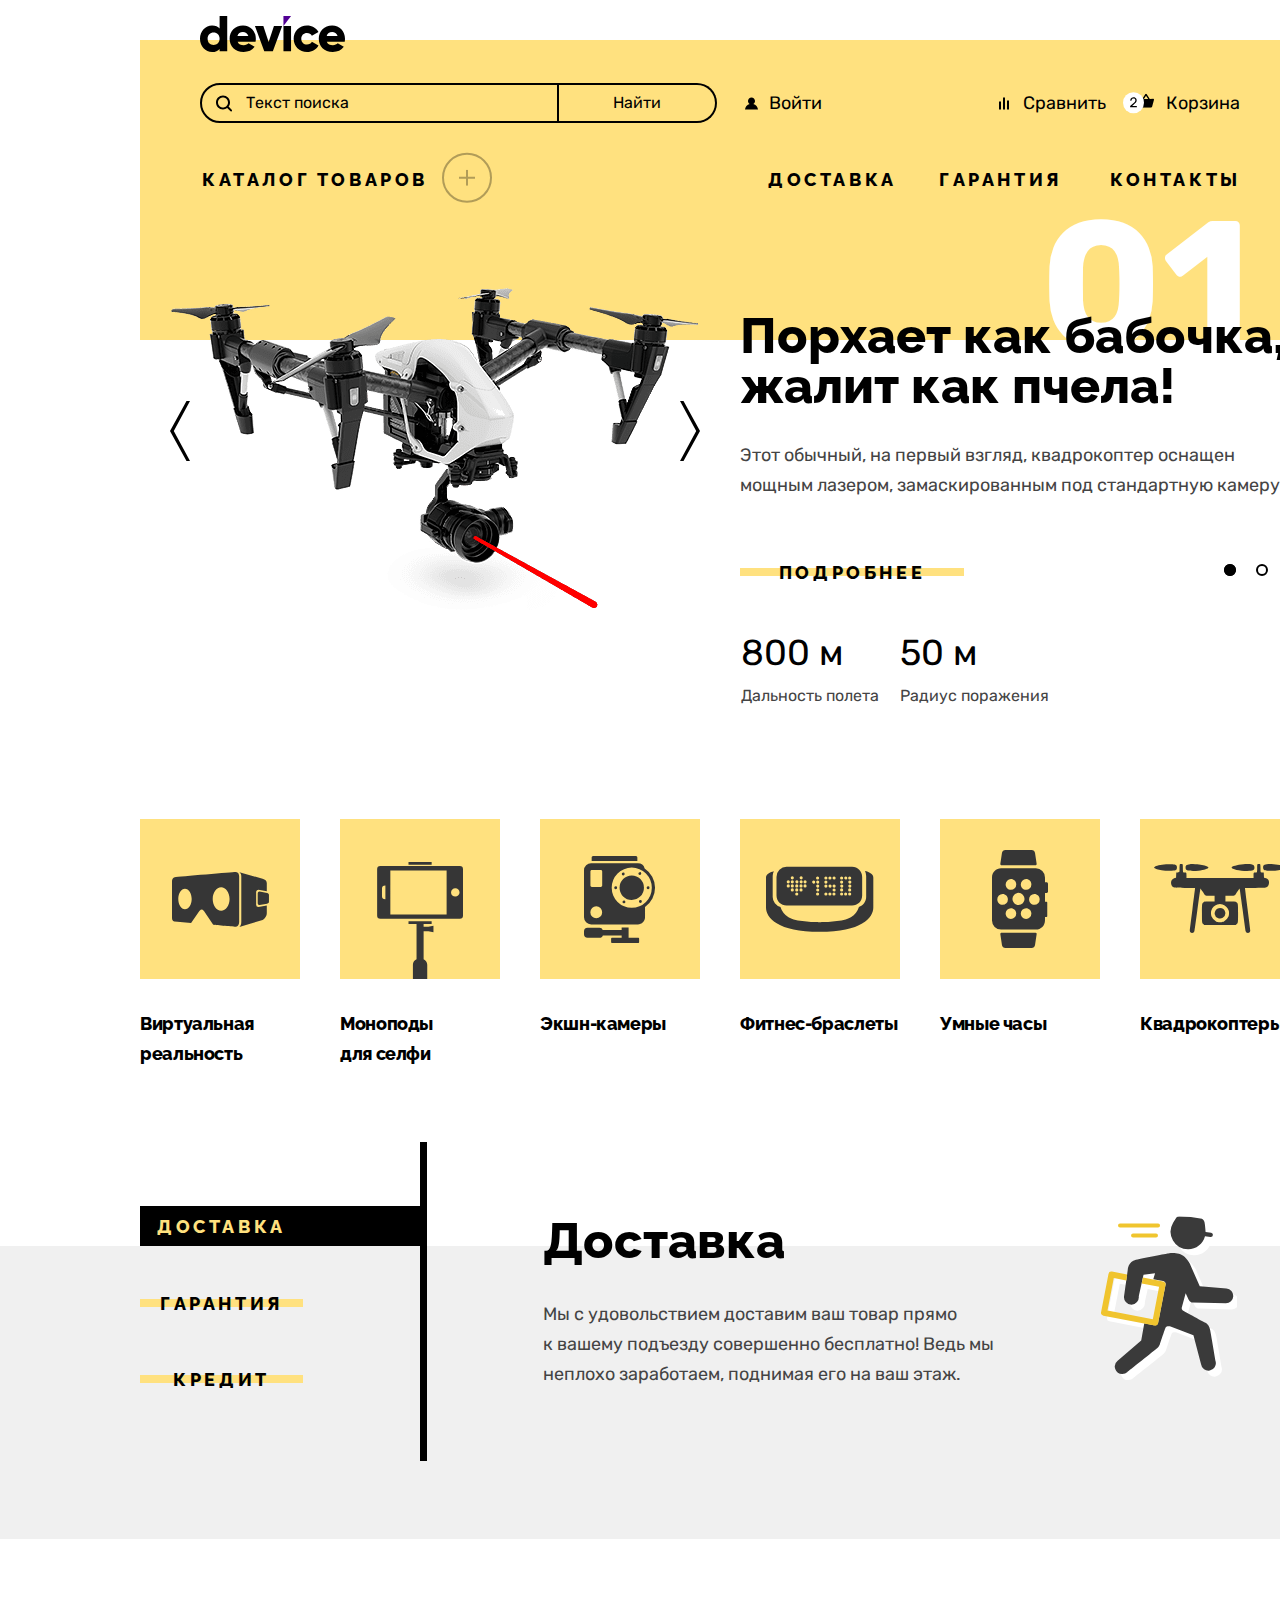
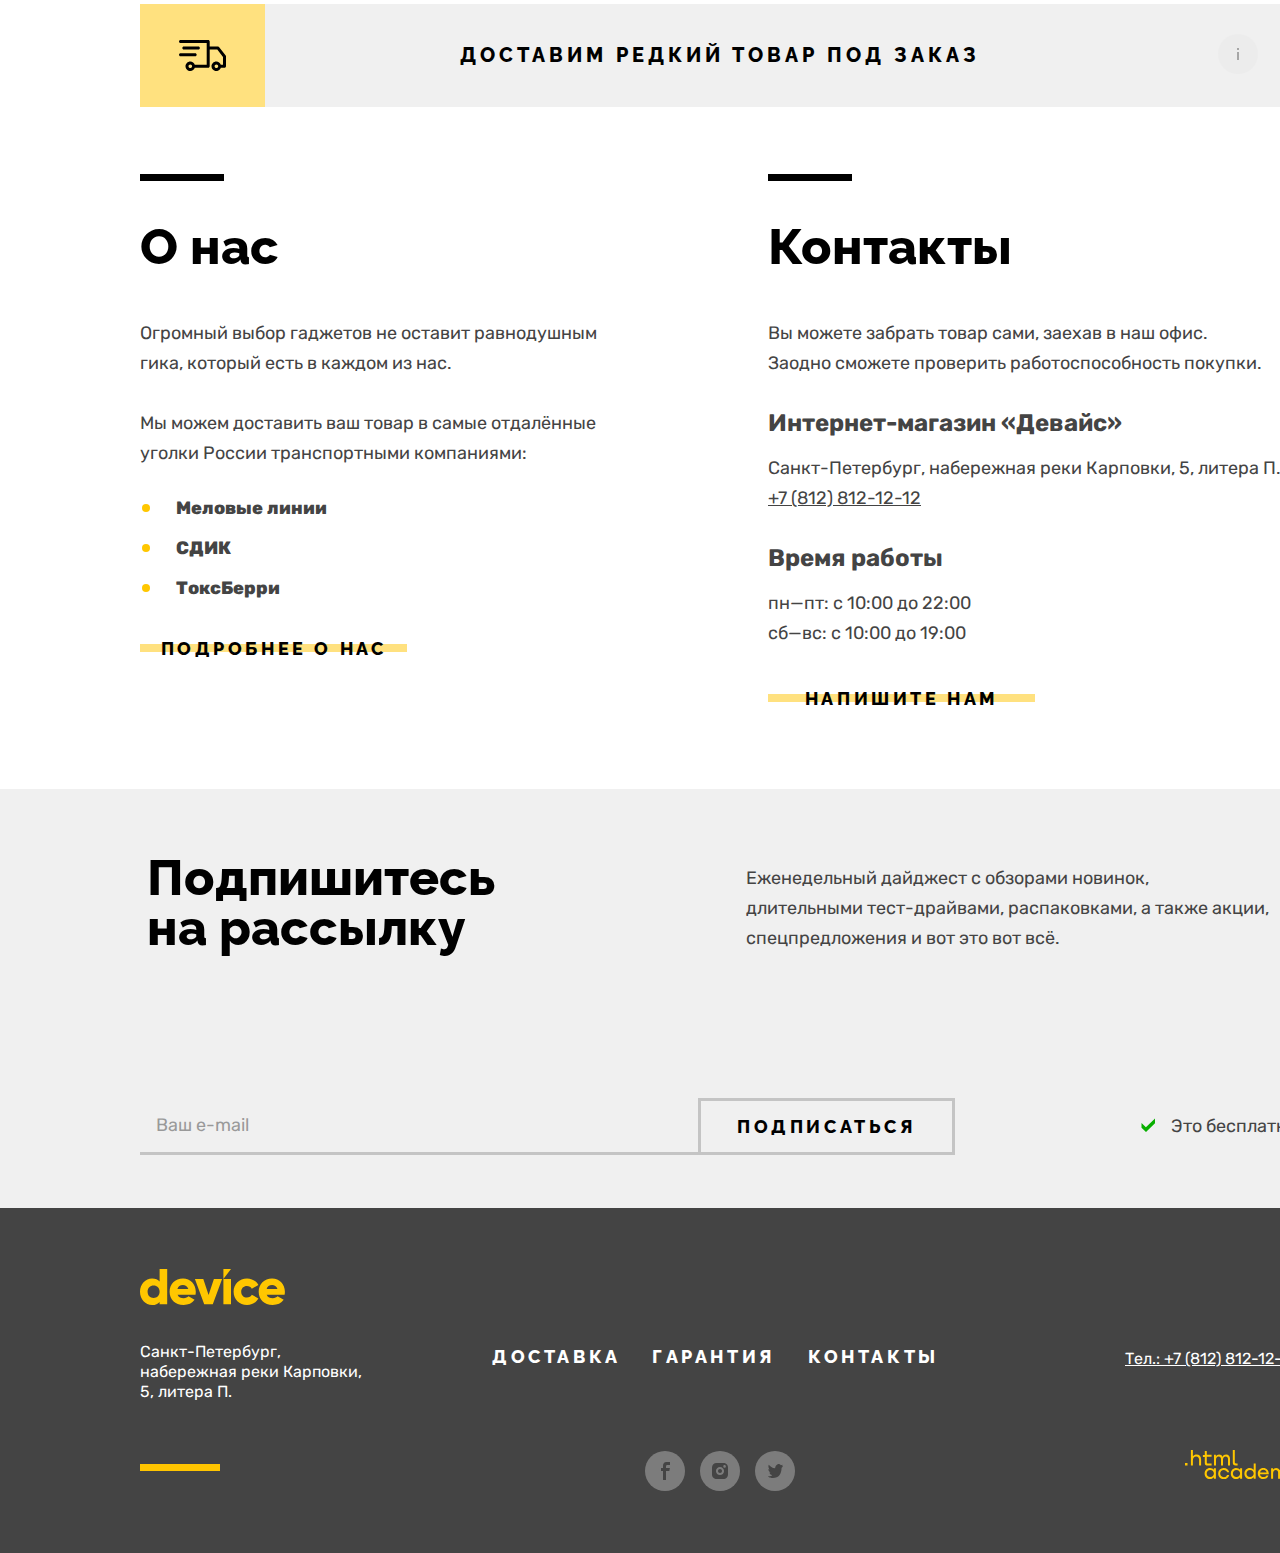
==== commit 305dc48a: "Merge pull request #13 from KatieZuzukina/master" ====
--- a/index.html
+++ b/index.html
@@ -238,7 +238,7 @@
             </div>
 
             <div class="description">
-              <span class="slider-number">02</span>
+              <span class="slider-number">020</span>
               <h2 class="slider-slogan">Худеем правильно!</h2>
               <p class="slider-description">Мотивирующие фитнес-браслеты помогут найти в себе силы не пропускать занятия
                 и
@@ -405,8 +405,7 @@
           <div class=" services-description-delivery service-show">
             <div class="service">
               <h2 class="service-title">Доставка</h2>
-              <p>Мы с удовольствием доставим ваш товар прямо к&#160;вашему подъезду совершенно бесплатно! Ведь
-                мы неплохо заработаем, поднимая его на ваш этаж.</p>
+              <p>Мы с удовольствием доставим ваш товар прямо к&#160;вашему подъезду совершенно бесплатно! Ведь мы неплохо заработаем, поднимая его на ваш этаж.</p>
             </div>
           </div>
 
--- a/styles/styles.css
+++ b/styles/styles.css
@@ -63,16 +63,18 @@
   width: 1160px;
   margin: 0 auto;
   position: relative;
-}
-
-.page-header::before {
-  content: "";
-  position: absolute;
+  margin-top: 40px;
   background-color: #ffe17f;
-  height: 186px;
+  min-height: 300px;
+}
+
+.page-header-catalog {
   width: 1160px;
-  z-index: -1;
-  top: 40px;
+  margin: 0 auto;
+  position: relative;
+  margin-top: 40px;
+  background-color: #ffe17f;
+  min-height: 186px;
 }
 
 .search-header {
@@ -156,7 +158,7 @@
 .navigation {
   width: 1040px;
   margin: 0 auto;
-  padding:0 60px;
+  padding: 43px 60px 0;
 }
 
 .logo-link-header {
@@ -165,17 +167,19 @@
 }
 
 .logo {
-  margin-top: 17px;
-  margin-bottom: 21px;
-  padding: 0;
+  padding: 0;
+  position: absolute;
+  top: -24px;
 }
 
 .navigation-item {
   display: flex;
+  flex-wrap: wrap;
 }
 
 .header-top {
   display: flex;
+  flex-wrap: wrap;
   justify-content: space-between;
   margin-bottom: 46px;
   align-items: center;
@@ -489,7 +493,7 @@
   position: absolute;
   left: 0;
   width: 1040px;
-  padding: 33px 60px;
+  padding: 29px 60px;
   background-color: #ffe17f;
   margin: 0 auto;
   z-index: 1;
@@ -527,7 +531,7 @@
   margin: 0;
 }
 
-.catalog-menu-link {
+.catalog-menu-link:not(:last-child) {
   padding-bottom: 19px;
 }
 
@@ -566,16 +570,6 @@
   display: flex;
   justify-content: space-between;
   position: relative;
-}
-
-.slider-wrapper::before {
-  content: "";
-  position: absolute;
-  background-color: #ffe17f;
-  height: 300px;
-  width: 1160px;
-  z-index: -1;
-  top: -150px;
 }
 
 .slider-arrows {
@@ -622,6 +616,8 @@
 
 .sliders {
   position: relative;
+  top: -150px;
+  margin-bottom: -90px;
 }
 
 .sliders-indicator {
@@ -691,13 +687,16 @@
 }
 
 .slider-number {
-  display: block;
+  display: flex;
   font-weight: 700;
   font-size: 180px;
   line-height: 30px;
   color: #ffffff;
+  background-color: #ffe17f;
   text-align: end;
-  padding-right: 49px;
+  flex-wrap: wrap;
+  flex-direction: row-reverse;
+  margin-right: 49px;
 }
 
 .more-button {
@@ -746,7 +745,7 @@
 }
 
 .range {
-  margin: 61px auto;
+  margin: 0 auto;
 }
 
 .range-list {
@@ -792,6 +791,8 @@
 
 .services {
   position: relative;
+  background: linear-gradient(to top, #FFFFFF, 40px, rgba(240, 240, 240, 1) 40px);
+  background: linear-gradient(to bottom, #FFFFFF, 40px, rgba(240, 240, 240, 1) 40px);
 }
 
 .services-container {
@@ -806,7 +807,6 @@
   position: absolute;
   content: "";
   top: 40px;
-  background-color: #f0f0f0;
   z-index: -1;
 }
 
@@ -900,7 +900,7 @@
 .services-description-delivery {
   background-image: url("../images/delivery.svg");
   background-repeat: no-repeat;
-  background-position: right;
+  background-position: right top;
   margin: 0;
 }
 
@@ -911,14 +911,15 @@
 .services-description-warranty {
   background-image: url("../images/guarantee.svg");
   background-repeat: no-repeat;
-  background-position: right;
+  background-position: right top;
 }
 
 .services-description-credit {
   background-image: url("../images/credit.svg");
   background-repeat: no-repeat;
-  background-position: right;
-}
+  background-position: right top;
+}
+
 
 .delivery {
   margin: 65px 0;
@@ -1368,7 +1369,7 @@
 }
 
 .inner-header {
-  margin: 72px 60px 32px;
+  margin: 36px 60px 32px;
 }
 
 .breadcrumbs {
@@ -1866,6 +1867,7 @@
 
 .device-card-content {
   display: flex;
+  flex-wrap: wrap;
   justify-content: space-between;
   padding-top: 23px;
 }
@@ -2091,7 +2093,6 @@
 .modal {
   position: relative;
   margin: auto;
-  margin-top: 612px;
   border: 10px solid #000000;
   box-shadow: 0px 10px 0px rgba(0, 0, 0, 0.1);
   padding: 62px 70px 61px;
@@ -2390,4 +2391,3 @@
   top: 14px;
   left: 0;
 }
-
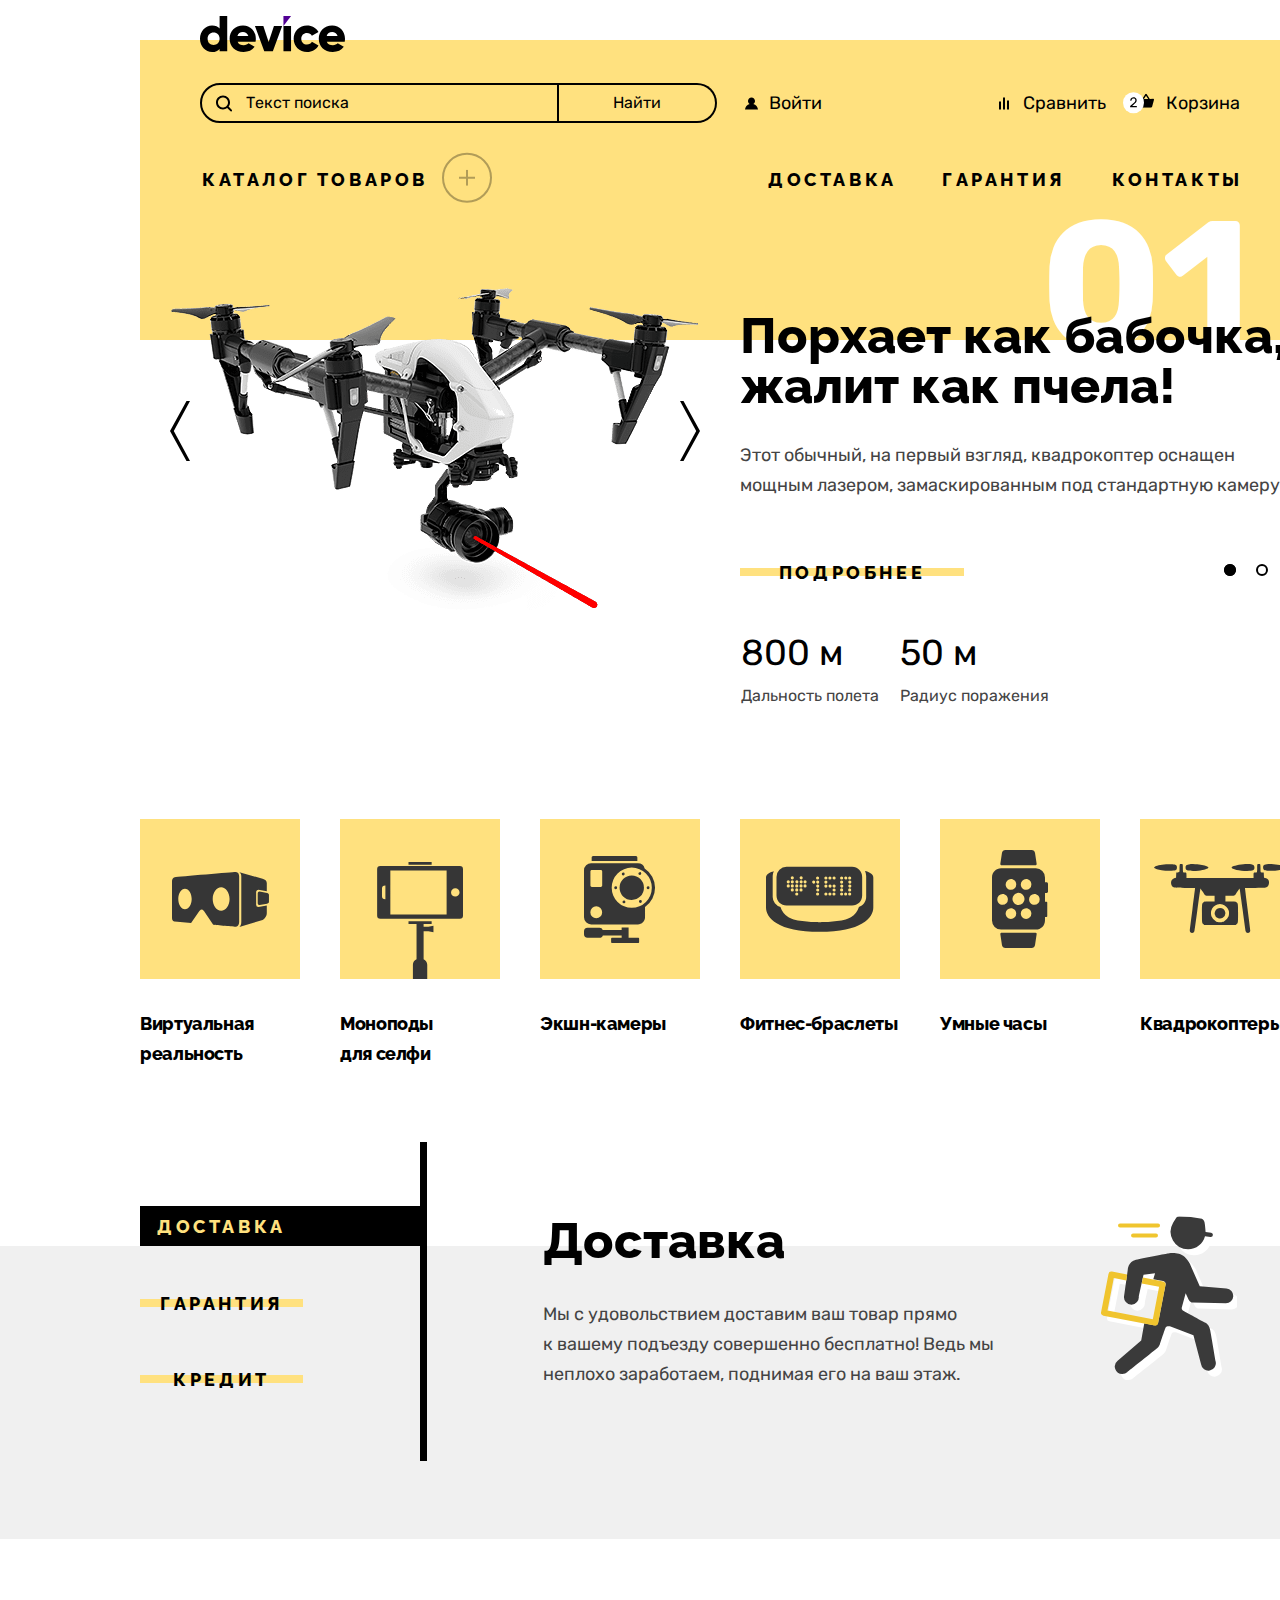
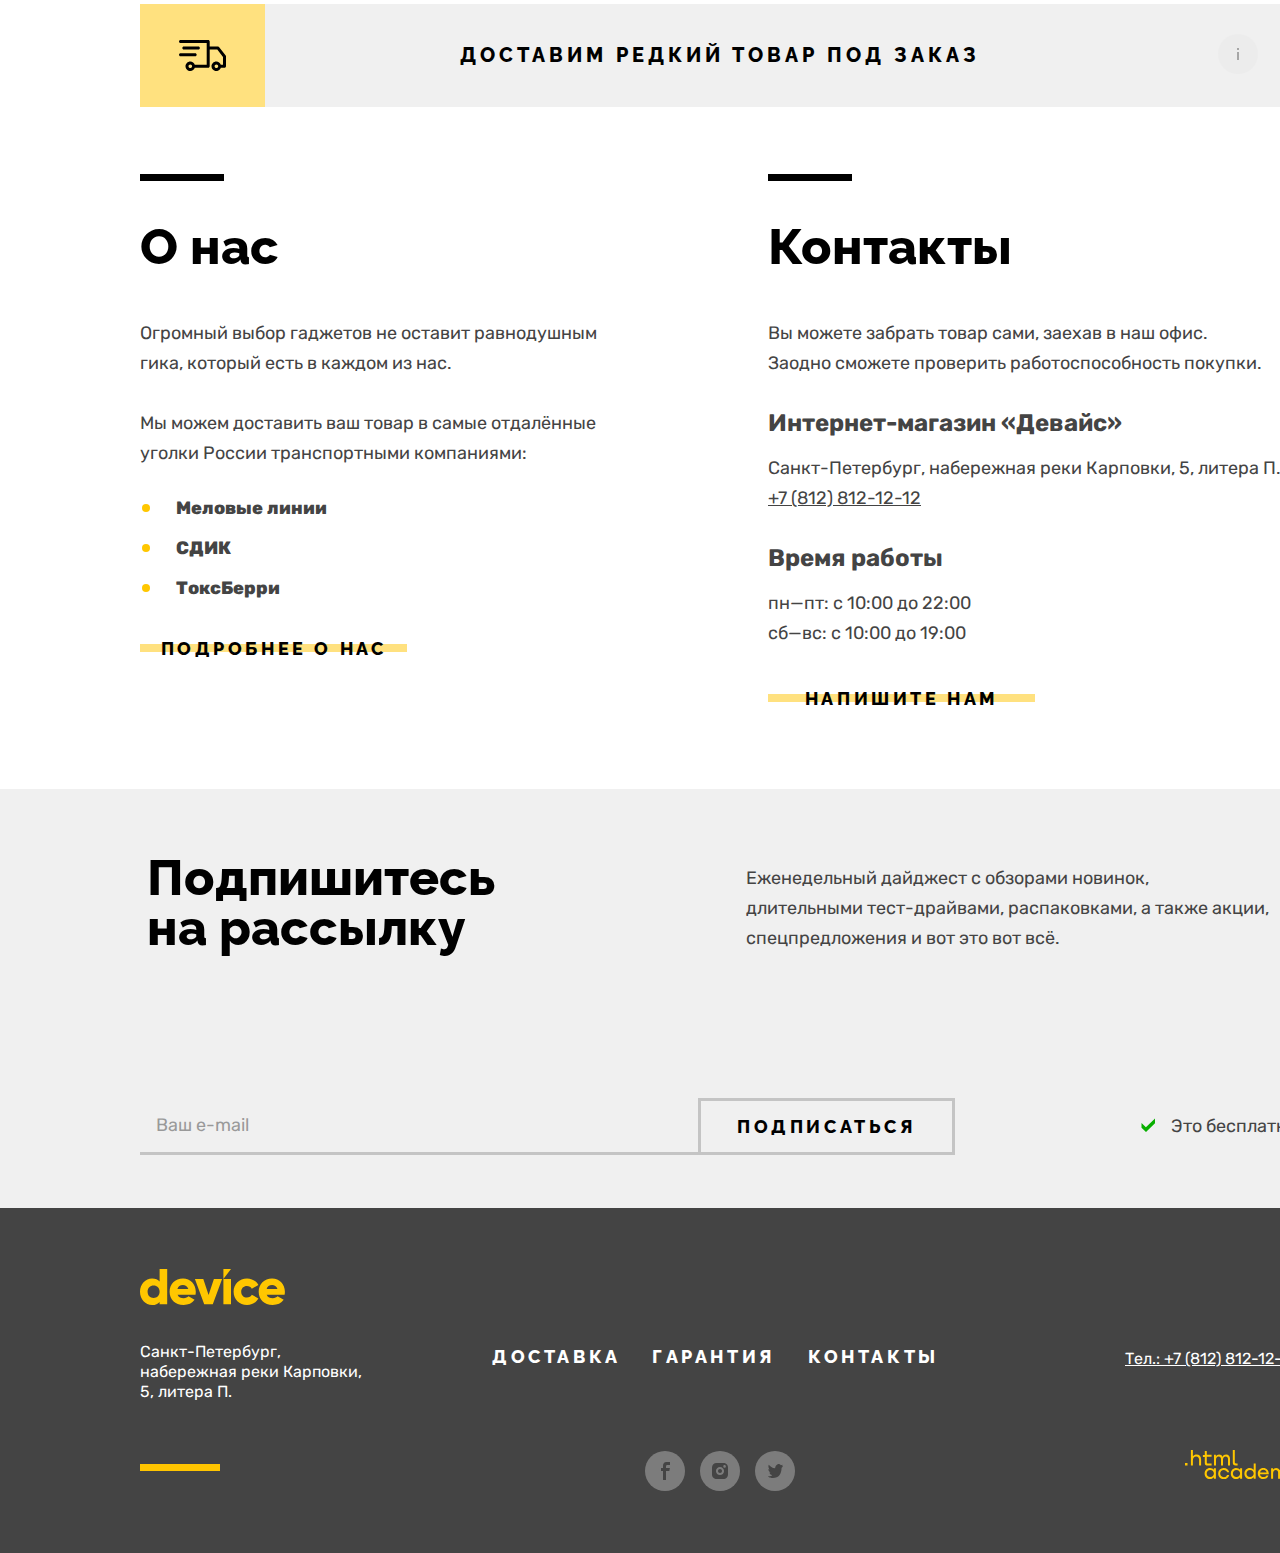
==== commit 1bcd031f: "Merge pull request #14 from KatieZuzukina/master" ====
--- a/index.html
+++ b/index.html
@@ -4,6 +4,7 @@
 <head>
   <meta charset="utf-8">
   <title>HTML Academy: Девайс</title>
+  <link rel="icon" href="favicon.ico">
   <link rel="icon" type="image/png" sizes="32x32" href="../images/favicon.png">
   <link rel="stylesheet" href="styles/styles.css">
 </head>
@@ -23,6 +24,7 @@
 
       <div class="header-top">
         <form class="search-header" action="https://echo.htmlacademy.ru/" method="post">
+          <label class="visually-hidden" for="search-text">Поиск по сайту.</label>
           <input class="search-input" type="search" id="search-text" name="text" placeholder="Поиск по сайту"
             value="Текст поиска">
           <button class="search-button" type="submit">Найти</button>
@@ -126,29 +128,30 @@
       </div>
 
       <div class="header-bottom">
+        <div class="navigation-menu-item">
+          <a class="navigation-catalog-link" href="catalog.html">Каталог товаров
+          </a>
+          <div class="catalog-menu">
+            <ul class="catalog-menu-list">
+              <li class="catalog-menu-item">
+                <a class="catalog-menu-link" href="#">Виртуальная реальность</a>
+                <a class="catalog-menu-link" href="#">Моноподы для cелфи</a>
+                <a class="catalog-menu-link" href="#">Экшн-камеры</a>
+              </li>
+
+              <li class="catalog-menu-item">
+                <a class="catalog-menu-link" href="#">Фитнес-браслеты</a>
+                <a class="catalog-menu-link" href="#">Умные часы</a>
+              </li>
+
+              <li class="catalog-menu-item">
+                <a class="catalog-menu-link" href="#">Квадрокоптеры</a>
+              </li>
+            </ul>
+          </div>
+        </div>
+
         <ul class="navigation-menu">
-          <li class="navigation-menu-item">
-            <a class="navigation-catalog-link" href="catalog.html">Каталог товаров
-            </a>
-            <div class="catalog-menu">
-              <ul class="catalog-menu-list">
-                <li class="catalog-menu-item">
-                  <a class="catalog-menu-link" href="#">Виртуальная реальность</a>
-                  <a class="catalog-menu-link" href="#">Моноподы для cелфи</a>
-                  <a class="catalog-menu-link" href="#">Экшн-камеры</a>
-                </li>
-
-                <li class="catalog-menu-item">
-                  <a class="catalog-menu-link" href="#">Фитнес-браслеты</a>
-                  <a class="catalog-menu-link" href="#">Умные часы</a>
-                </li>
-
-                <li class="catalog-menu-item">
-                  <a class="catalog-menu-link" href="#">Квадрокоптеры</a>
-                </li>
-              </ul>
-            </div>
-          </li>
           <li class="navigation-menu-item">
             <a class="navigation-menu-link" href="#">Доставка</a>
           </li>
@@ -200,10 +203,8 @@
 
             <div class="description">
               <span class="slider-number">01</span>
-              <h2 class="slider-slogan">Порхает как бабочка, <br>жалит как пчела!</h2>
-              <p class="slider-description">Этот обычный, на первый взгляд, квадрокоптер оснащен мощным лазером,
-                замаскированным под стандартную камеру.</p>
-
+              <h2 class="slider-slogan">Порхает как бабочка, жалит как пчела!</h2>
+              <p class="slider-description">Этот обычный, на первый взгляд, квадрокоптер оснащен мощным лазером, замаскированным под стандартную камеру.</p>
               <div class="sliders-buttons">
                 <a class="more-button button" href="#">Подробнее</a>
               </div>
@@ -238,11 +239,9 @@
             </div>
 
             <div class="description">
-              <span class="slider-number">020</span>
+              <span class="slider-number">02</span>
               <h2 class="slider-slogan">Худеем правильно!</h2>
-              <p class="slider-description">Мотивирующие фитнес-браслеты помогут найти в себе силы не пропускать занятия
-                и
-                соблюдать диету.</p>
+              <p class="slider-description">Мотивирующие фитнес-браслеты помогут найти в себе силы не пропускать занятия и соблюдать диету.</p>
               <div class="sliders-buttons">
                 <a class="more-button button" href="#">Подробнее</a>
               </div>
@@ -276,7 +275,7 @@
             <div class="description">
               <span class="slider-number">03</span>
               <h2 class="slider-slogan">Делай селфи, как Бен Стиллер! </h2>
-              <p class="slider-description">Самая длинная палка для селфи доступна в нашем магазине.<br>Восемь (Восемь,
+              <p class="slider-description">Самая длинная палка для селфи доступна в нашем магазине. Восемь (Восемь,
                 Карл!) метров длиной и весом всего 5 кг.
               </p>
               <div class="sliders-buttons">
@@ -318,7 +317,7 @@
             </a>
           </li>
           <li class="range-item">
-            <a class="range-link" href="#">
+            <a class="range-link" href="catalog.html">
               <div class="range-image range-image-phone">
                 <svg width="87" height="117" viewBox="0 0 87 117" fill="none" xmlns="http://www.w3.org/2000/svg">
                   <path
@@ -405,7 +404,8 @@
           <div class=" services-description-delivery service-show">
             <div class="service">
               <h2 class="service-title">Доставка</h2>
-              <p>Мы с удовольствием доставим ваш товар прямо к&#160;вашему подъезду совершенно бесплатно! Ведь мы неплохо заработаем, поднимая его на ваш этаж.</p>
+              <p>Мы с удовольствием доставим ваш товар прямо к&#160;вашему подъезду совершенно бесплатно! Ведь мы
+                неплохо заработаем, поднимая его на ваш этаж.</p>
             </div>
           </div>
 
@@ -491,7 +491,8 @@
 
       <div class="newsletter">
         <form class="newsletter-form" action="https://echo.htmlacademy.ru/" method="post">
-          <input class="newsletter-email" placeholder="Ваш e-mail" type="email">
+          <label class="visually-hidden" for="newsletter-email">Ваш e-mail.</label>
+          <input class="newsletter-email" id="newsletter-email" placeholder="Ваш e-mail" type="email">
           <button class="newsletter-button" type="submit">Подписаться</button>
         </form>
         <p class="subscribe-free">Это бесплатно</p>
--- a/styles/styles.css
+++ b/styles/styles.css
@@ -65,7 +65,6 @@
   position: relative;
   margin-top: 40px;
   background-color: #ffe17f;
-  min-height: 300px;
 }
 
 .page-header-catalog {
@@ -409,27 +408,24 @@
   line-height: 21px;
   font-weight: 400;
   text-transform: uppercase;
+  display: flex;
+  flex-wrap: wrap;
+  justify-content: space-between;
 }
 
 .navigation-menu {
-  display: flex;
-  flex-wrap: wrap;
-  justify-content: flex-start;
-  margin: 0;
-  padding: 0;
-}
-
-.navigation-menu-item:first-child {
-  margin-right: 276px;
+  display: grid;
+  gap: 49px;
+  grid-template-columns: 125px 121px 128px;
+  margin: 0;
+  padding: 0;
+  z-index: 1;
 }
 
 .navigation-menu-item {
   padding: 0;
   list-style-type: none;
-}
-
-.navigation-menu-item:not(:last-child,:first-child) {
-  margin-right: 43px;
+  width: 550px;
 }
 
 .navigation-menu-link {
@@ -572,6 +568,16 @@
   position: relative;
 }
 
+.slider-wrapper::before {
+  content: "";
+  position: absolute;
+  background-color: #FFE17F;
+  height: 300px;
+  width: 1160px;
+  z-index: -1;
+  top: -150px;
+}
+
 .slider-arrows {
   width: 530px;
   display: flex;
@@ -616,8 +622,7 @@
 
 .sliders {
   position: relative;
-  top: -150px;
-  margin-bottom: -90px;
+  margin-bottom: 60px;
 }
 
 .sliders-indicator {
@@ -749,9 +754,9 @@
 }
 
 .range-list {
-  display: flex;
-  flex-wrap: wrap;
-  justify-content: space-between;
+  display: grid;
+  gap: 40px;
+  grid-template-columns: 160px 160px 160px 160px 160px 160px;
   padding-left: 0;
   list-style-type: none;
   margin:0;
